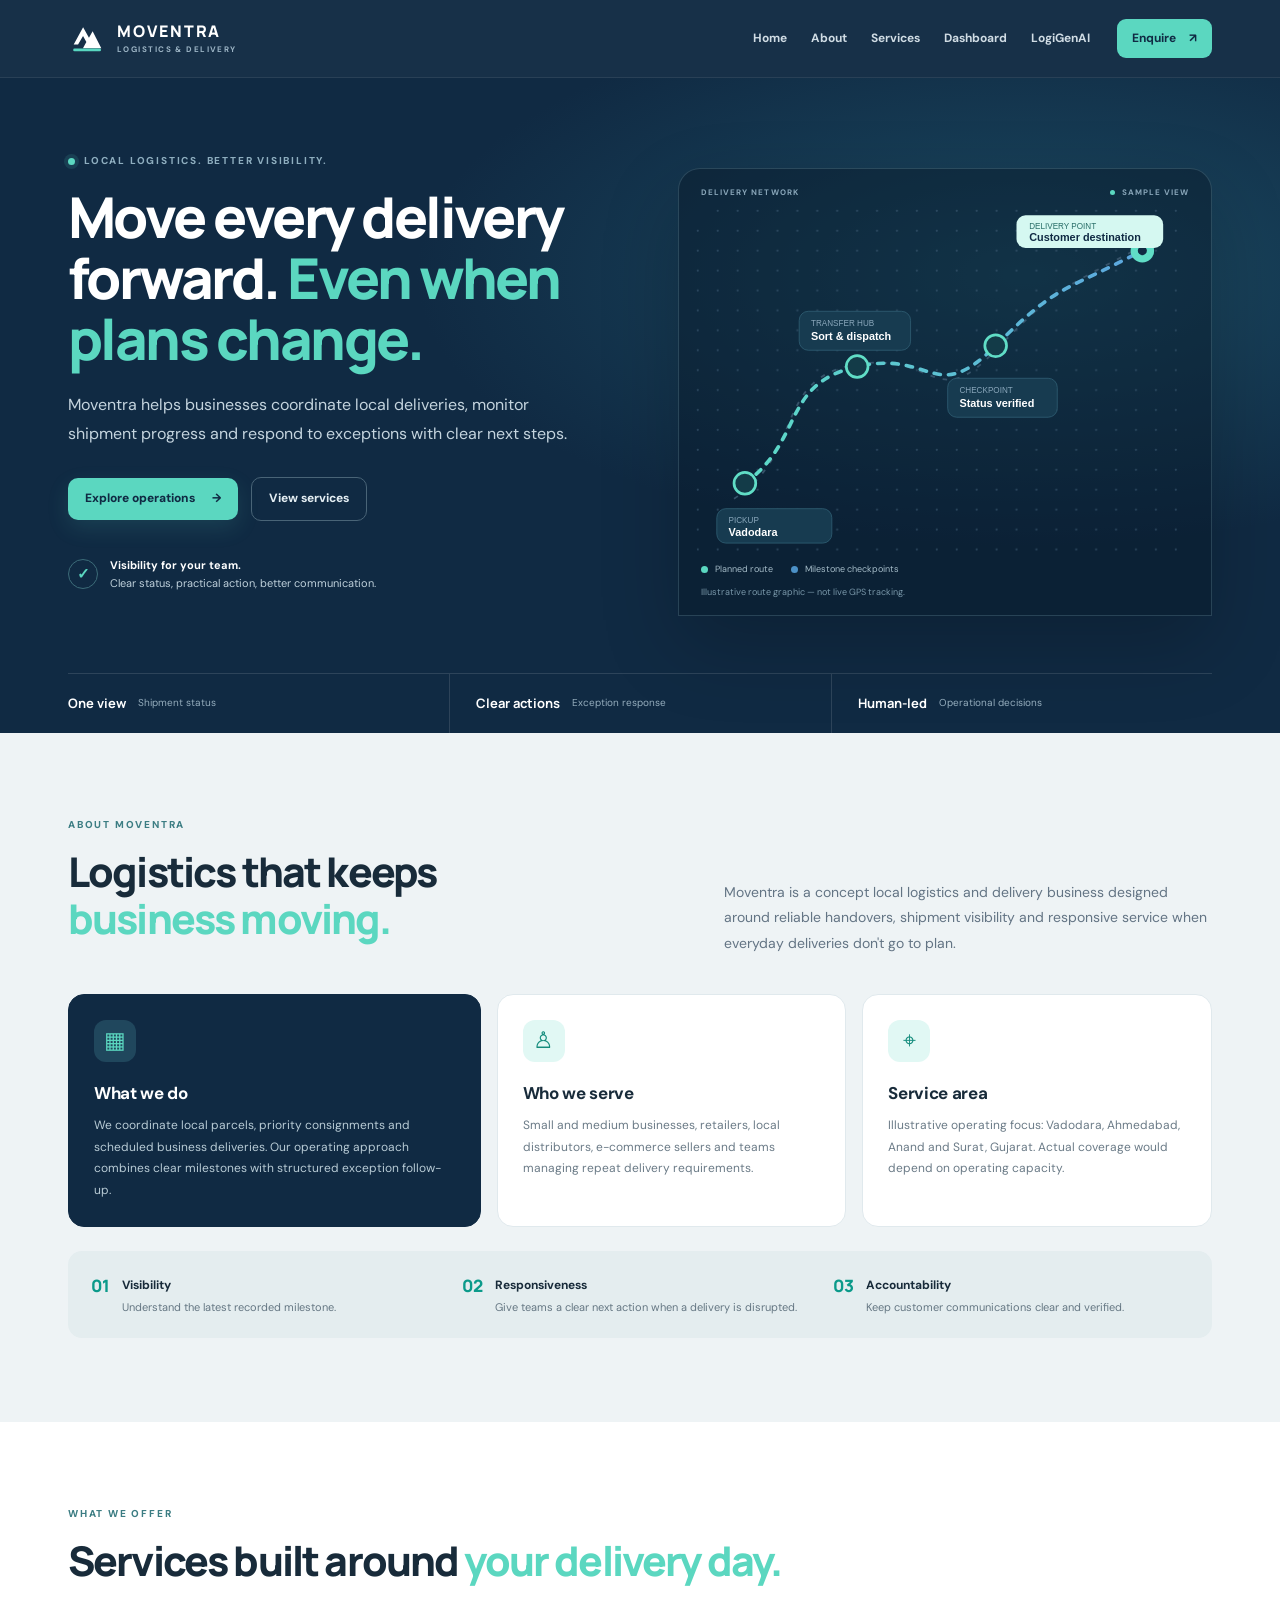
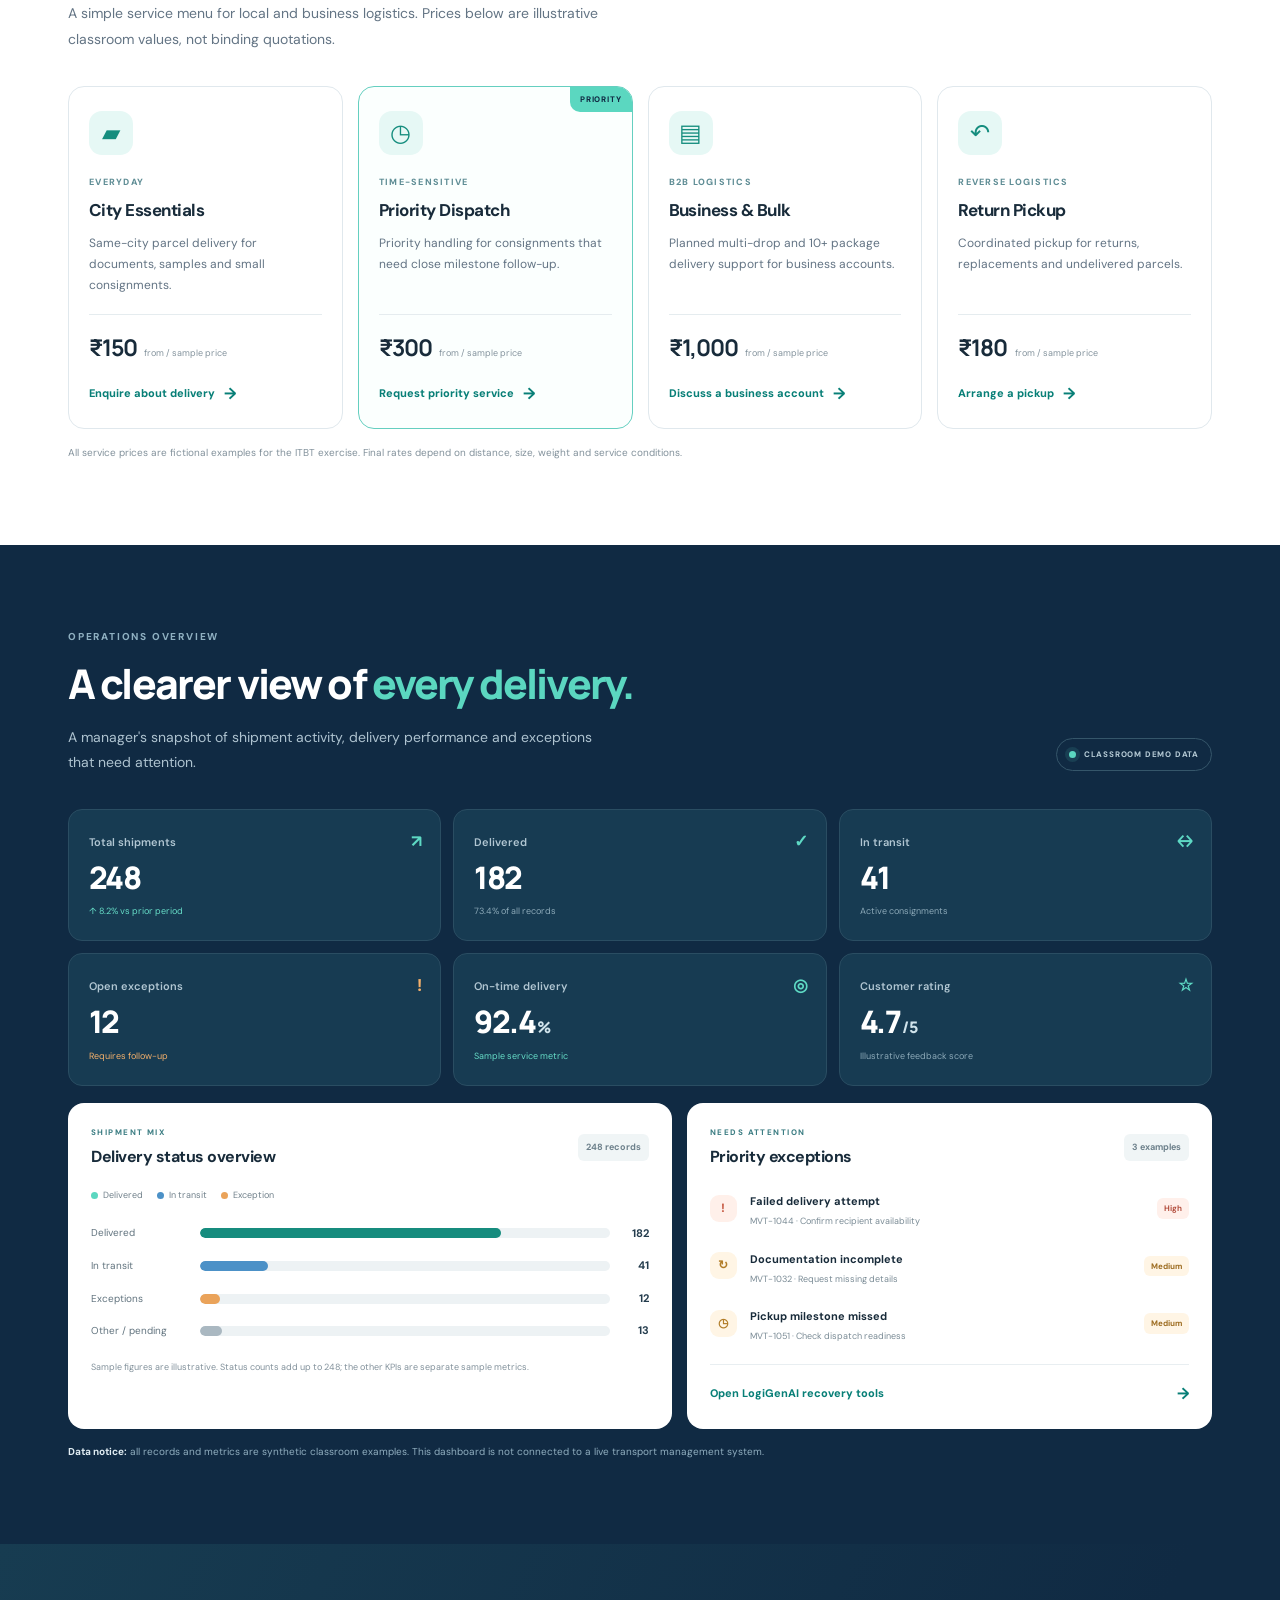
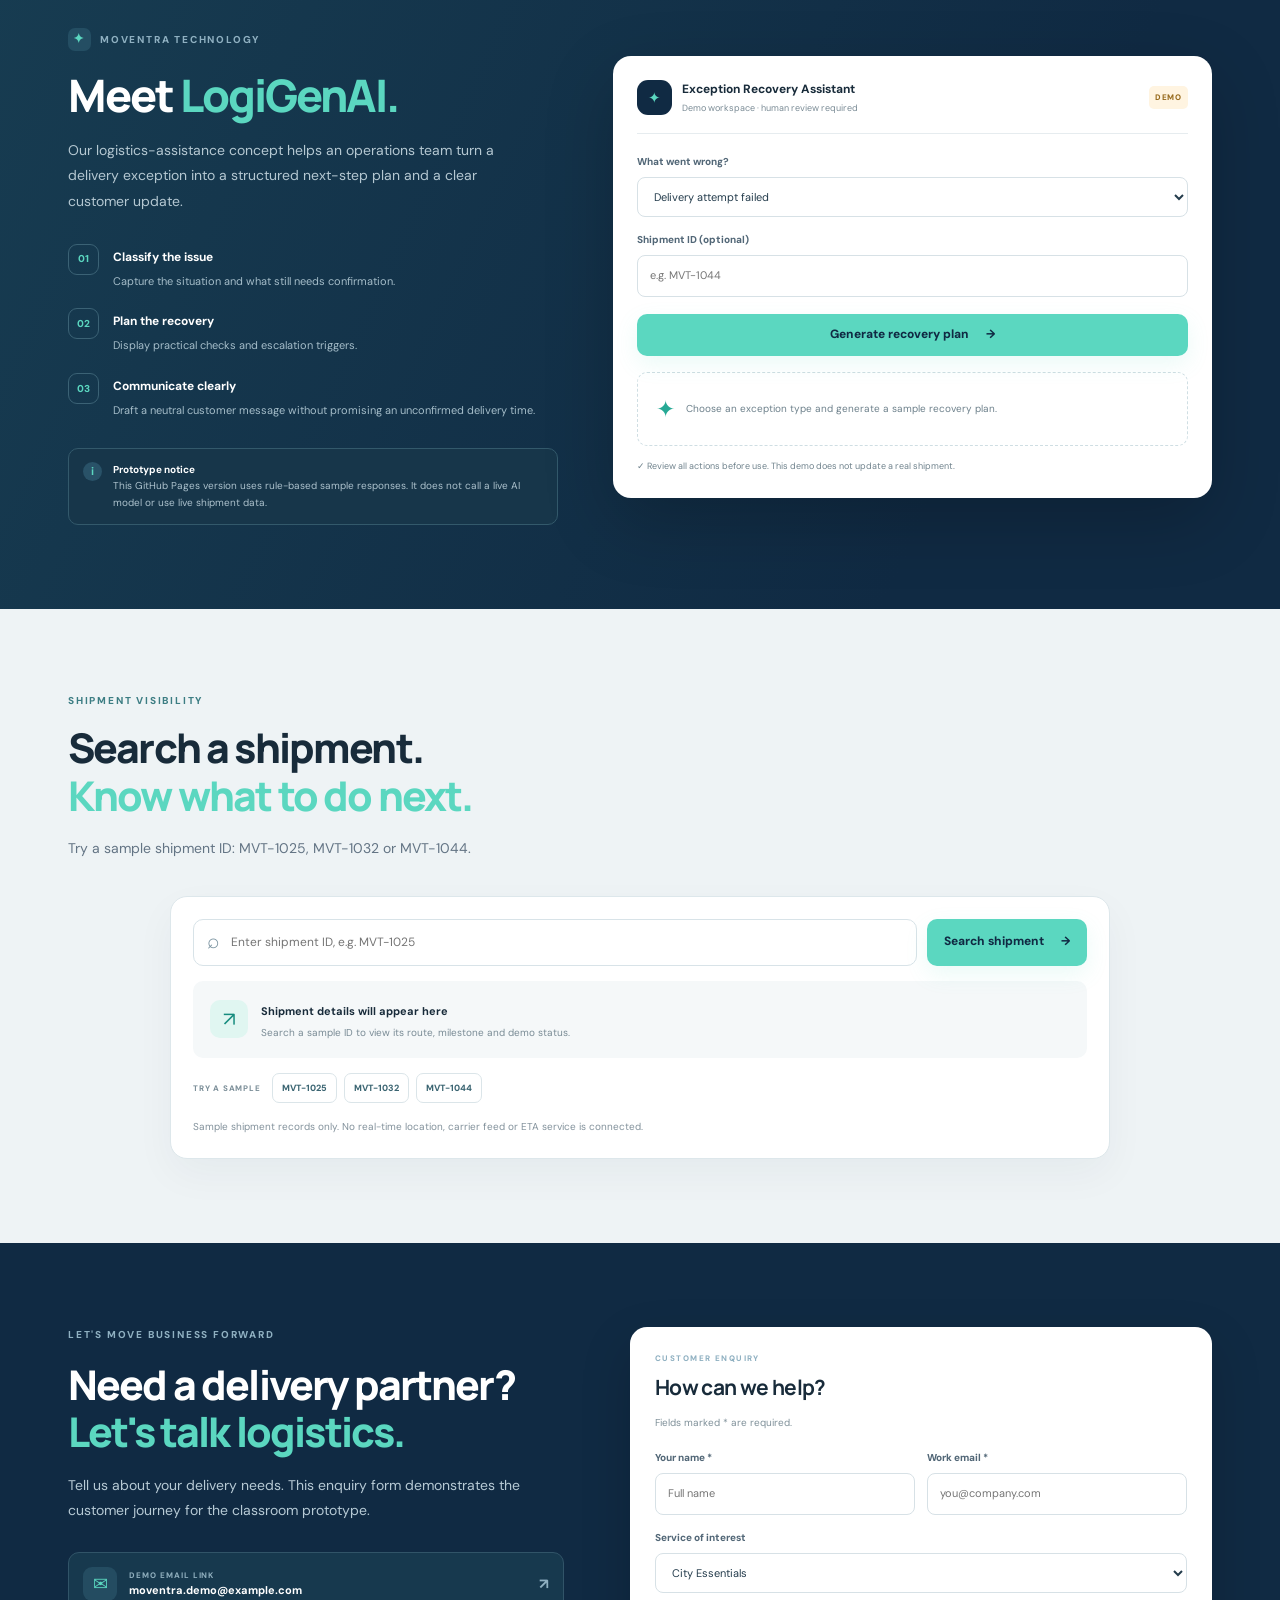
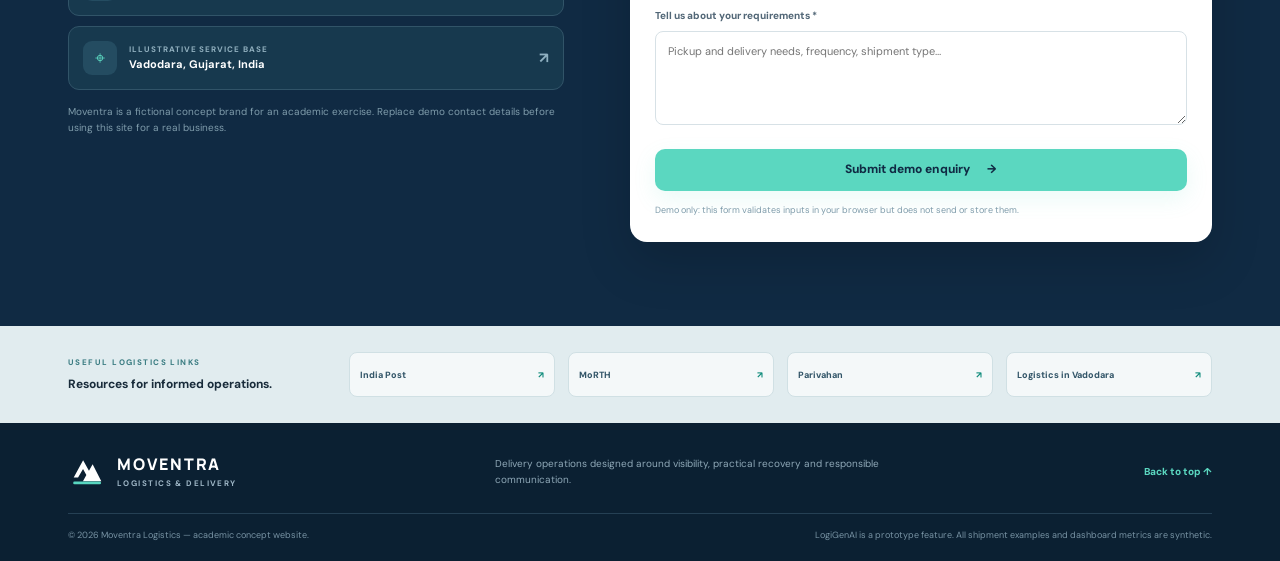
==== docs/index.html @ a9defc35 "Add Moventra Logistics website" ====
<!doctype html>
<html lang="en">
<head>
<meta charset="utf-8"><meta name="viewport" content="width=device-width, initial-scale=1">
<meta name="description" content="Moventra Logistics — local delivery services, shipment visibility and exception recovery for businesses.">
<meta name="theme-color" content="#102a43">
<title>Moventra Logistics | Deliver with confidence</title>
<link rel="stylesheet" href="style.css">
</head>
<body>
<a class="skip" href="#main">Skip to content</a>
<header class="site-header">
 <div class="nav-wrap">
  <a class="brand" href="#home" aria-label="Moventra Logistics home">
   <span class="brand-mark"><svg viewBox="0 0 48 48" aria-hidden="true"><path d="M7 31.5 18.6 10l7.2 13.2 4.5-8.1L41 36H18.4l4.2-7.6-4.1-7.5-6.1 10.6Z" fill="currentColor"/><path d="M8 38h31" stroke="#58d6c0" stroke-width="3.2" stroke-linecap="round"/></svg></span>
   <span class="brand-text"><strong>MOVENTRA</strong><small>LOGISTICS & DELIVERY</small></span>
  </a>
  <button class="nav-toggle" id="navToggle" aria-expanded="false" aria-controls="primaryNav" aria-label="Open navigation"><span></span><span></span><span></span></button>
  <nav id="primaryNav" class="primary-nav" aria-label="Main navigation">
   <a href="#home">Home</a><a href="#about">About</a><a href="#services">Services</a><a href="#dashboard">Dashboard</a><a href="#logigenai">LogiGenAI</a><a class="nav-cta" href="#contact">Enquire <span>↗</span></a>
  </nav>
 </div>
</header>
<main id="main">
<section id="home" class="hero anchor">
 <div class="hero-grid">
  <div class="hero-copy">
   <p class="eyebrow"><span class="pulse"></span> LOCAL LOGISTICS. BETTER VISIBILITY.</p>
   <h1>Move every delivery forward.<em> Even when plans change.</em></h1>
   <p class="hero-lede">Moventra helps businesses coordinate local deliveries, monitor shipment progress and respond to exceptions with clear next steps.</p>
   <div class="hero-actions"><a class="button primary" href="#dashboard">Explore operations <span>→</span></a><a class="button quiet" href="#services">View services</a></div>
   <div class="hero-proof"><span class="check">✓</span><p><strong>Visibility for your team.</strong><br><span>Clear status, practical action, better communication.</span></p></div>
  </div>
  <div class="hero-visual">
   <div class="visual-topline"><span>DELIVERY NETWORK</span><i class="live-dot"></i><span>SAMPLE VIEW</span></div>
   <svg class="route-map" viewBox="0 0 550 390" role="img" aria-label="Illustrated route connecting pickup, transfer hub and delivery point">
    <defs><pattern id="dots" width="22" height="22" patternUnits="userSpaceOnUse"><circle cx="2" cy="2" r="1.2" fill="#3b5870" opacity=".65"/></pattern><linearGradient id="routeGrad"><stop stop-color="#5ddbc7"/><stop offset="1" stop-color="#5ca6df"/></linearGradient></defs>
    <rect width="550" height="390" rx="20" fill="url(#dots)"/>
    <path d="M42 320C120 270 85 188 175 172S262 227 330 157 400 90 505 35" fill="none" stroke="#365269" stroke-width="2" stroke-dasharray="5 9"/>
    <path d="M54 303C120 255 94 193 178 174S263 219 331 151 405 92 493 46" fill="none" stroke="url(#routeGrad)" stroke-width="4" stroke-linecap="round" stroke-dasharray="7 9"/>
    <circle cx="54" cy="303" r="12" fill="#133b48" stroke="#60ddc6" stroke-width="3"/><circle cx="178" cy="174" r="12" fill="#133b48" stroke="#60ddc6" stroke-width="3"/><circle cx="331" cy="151" r="12" fill="#133b48" stroke="#60ddc6" stroke-width="3"/><circle cx="493" cy="46" r="13" fill="#60ddc6"/><circle cx="493" cy="46" r="5" fill="#102a43"/>
    <g font-family="Arial,sans-serif"><rect x="23" y="331" width="127" height="38" rx="10" fill="#173b50" stroke="#2d5a6f"/><text x="36" y="347" fill="#8aa7bb" font-size="9">PICKUP</text><text x="36" y="361" fill="#fff" font-size="12" font-weight="700">Vadodara</text>
    <rect x="114" y="113" width="123" height="43" rx="10" fill="#173b50" stroke="#2d5a6f"/><text x="127" y="129" fill="#8aa7bb" font-size="9">TRANSFER HUB</text><text x="127" y="145" fill="#fff" font-size="12" font-weight="700">Sort & dispatch</text>
    <rect x="278" y="187" width="121" height="43" rx="10" fill="#173b50" stroke="#2d5a6f"/><text x="291" y="203" fill="#8aa7bb" font-size="9">CHECKPOINT</text><text x="291" y="219" fill="#fff" font-size="12" font-weight="700">Status verified</text>
    <rect x="354" y="7" width="162" height="36" rx="10" fill="#d5f8f1"/><text x="368" y="22" fill="#276d67" font-size="9">DELIVERY POINT</text><text x="368" y="35" fill="#102a43" font-size="12" font-weight="700">Customer destination</text></g>
   </svg>
   <div class="visual-foot"><span><i class="dot teal"></i> Planned route</span><span><i class="dot blue"></i> Milestone checkpoints</span></div><p class="sample-label">Illustrative route graphic — not live GPS tracking.</p>
  </div>
 </div>
 <div class="hero-metrics"><div><strong>One view</strong><span>Shipment status</span></div><div><strong>Clear actions</strong><span>Exception response</span></div><div><strong>Human-led</strong><span>Operational decisions</span></div></div>
</section>

<section id="about" class="section light anchor">
 <div class="section-head split"><div><p class="eyebrow dark">ABOUT MOVENTRA</p><h2>Logistics that keeps<br><em>business moving.</em></h2></div><p class="intro">Moventra is a concept local logistics and delivery business designed around reliable handovers, shipment visibility and responsive service when everyday deliveries don't go to plan.</p></div>
 <div class="about-grid">
  <article class="about-card dark-card"><span class="icon-box">▦</span><h3>What we do</h3><p>We coordinate local parcels, priority consignments and scheduled business deliveries. Our operating approach combines clear milestones with structured exception follow-up.</p></article>
  <article class="about-card"><span class="icon-box">♙</span><h3>Who we serve</h3><p>Small and medium businesses, retailers, local distributors, e-commerce sellers and teams managing repeat delivery requirements.</p></article>
  <article class="about-card"><span class="icon-box">⌖</span><h3>Service area</h3><p>Illustrative operating focus: Vadodara, Ahmedabad, Anand and Surat, Gujarat. Actual coverage would depend on operating capacity.</p></article>
 </div>
 <div class="value-strip"><div><span>01</span><div><strong>Visibility</strong><p>Understand the latest recorded milestone.</p></div></div><div><span>02</span><div><strong>Responsiveness</strong><p>Give teams a clear next action when a delivery is disrupted.</p></div></div><div><span>03</span><div><strong>Accountability</strong><p>Keep customer communications clear and verified.</p></div></div></div>
</section>

<section id="services" class="section white anchor">
 <div class="section-head"><p class="eyebrow dark">WHAT WE OFFER</p><h2>Services built around <em>your delivery day.</em></h2><p class="intro">A simple service menu for local and business logistics. Prices below are illustrative classroom values, not binding quotations.</p></div>
 <div class="service-grid">
  <article class="service-card"><span class="service-icon">▰</span><p class="service-tag">EVERYDAY</p><h3>City Essentials</h3><p>Same-city parcel delivery for documents, samples and small consignments.</p><div class="price"><strong>₹150</strong><span>from / sample price</span></div><a class="text-link" href="#contact">Enquire about delivery <b>→</b></a></article>
  <article class="service-card featured"><span class="ribbon">PRIORITY</span><span class="service-icon">◷</span><p class="service-tag">TIME-SENSITIVE</p><h3>Priority Dispatch</h3><p>Priority handling for consignments that need close milestone follow-up.</p><div class="price"><strong>₹300</strong><span>from / sample price</span></div><a class="text-link" href="#contact">Request priority service <b>→</b></a></article>
  <article class="service-card"><span class="service-icon">▤</span><p class="service-tag">B2B LOGISTICS</p><h3>Business & Bulk</h3><p>Planned multi-drop and 10+ package delivery support for business accounts.</p><div class="price"><strong>₹1,000</strong><span>from / sample price</span></div><a class="text-link" href="#contact">Discuss a business account <b>→</b></a></article>
  <article class="service-card"><span class="service-icon">↶</span><p class="service-tag">REVERSE LOGISTICS</p><h3>Return Pickup</h3><p>Coordinated pickup for returns, replacements and undelivered parcels.</p><div class="price"><strong>₹180</strong><span>from / sample price</span></div><a class="text-link" href="#contact">Arrange a pickup <b>→</b></a></article>
 </div>
 <p class="fine">All service prices are fictional examples for the ITBT exercise. Final rates depend on distance, size, weight and service conditions.</p>
</section>

<section id="dashboard" class="section dashboard anchor">
 <div class="section-head dash-head"><div><p class="eyebrow">OPERATIONS OVERVIEW</p><h2>A clearer view of <em>every delivery.</em></h2><p class="intro">A manager's snapshot of shipment activity, delivery performance and exceptions that need attention.</p></div><span class="demo-pill"><i class="pulse"></i> CLASSROOM DEMO DATA</span></div>
 <div class="kpi-grid">
  <article class="kpi"><span>Total shipments</span><strong>248</strong><small class="up">↑ 8.2% vs prior period</small><b>↗</b></article>
  <article class="kpi"><span>Delivered</span><strong>182</strong><small>73.4% of all records</small><b>✓</b></article>
  <article class="kpi"><span>In transit</span><strong>41</strong><small>Active consignments</small><b>↔</b></article>
  <article class="kpi"><span>Open exceptions</span><strong>12</strong><small class="warn">Requires follow-up</small><b class="orange">!</b></article>
  <article class="kpi"><span>On-time delivery</span><strong>92.4<small>%</small></strong><small class="up">Sample service metric</small><b>◎</b></article>
  <article class="kpi"><span>Customer rating</span><strong>4.7<small>/5</small></strong><small>Illustrative feedback score</small><b>☆</b></article>
 </div>
 <div class="dash-panels">
  <article class="panel"><div class="panel-title"><div><p class="eyebrow dark">SHIPMENT MIX</p><h3>Delivery status overview</h3></div><span class="chip">248 records</span></div>
   <div class="legend"><span><i class="dot teal"></i>Delivered</span><span><i class="dot blue"></i>In transit</span><span><i class="dot orange"></i>Exception</span></div>
   <div class="bars" role="img" aria-label="Sample status chart: delivered 182, in transit 41, exceptions 12, other or pending 13">
    <div class="bar-row"><span>Delivered</span><div><i class="bar delivered" style="width:73.4%"></i></div><b>182</b></div>
    <div class="bar-row"><span>In transit</span><div><i class="bar transit" style="width:16.5%"></i></div><b>41</b></div>
    <div class="bar-row"><span>Exceptions</span><div><i class="bar exception" style="width:4.8%"></i></div><b>12</b></div>
    <div class="bar-row"><span>Other / pending</span><div><i class="bar pending" style="width:5.3%"></i></div><b>13</b></div>
   </div><p class="fine">Sample figures are illustrative. Status counts add up to 248; the other KPIs are separate sample metrics.</p>
  </article>
  <article class="panel"><div class="panel-title"><div><p class="eyebrow dark">NEEDS ATTENTION</p><h3>Priority exceptions</h3></div><span class="chip">3 examples</span></div>
   <div class="priority-list">
    <div><span class="priority high">!</span><section><strong>Failed delivery attempt</strong><p>MVT-1044 · Confirm recipient availability</p></section><b>High</b></div>
    <div><span class="priority medium">↻</span><section><strong>Documentation incomplete</strong><p>MVT-1032 · Request missing details</p></section><b>Medium</b></div>
    <div><span class="priority medium">◷</span><section><strong>Pickup milestone missed</strong><p>MVT-1051 · Check dispatch readiness</p></section><b>Medium</b></div>
   </div><a class="text-link full-link" href="#logigenai">Open LogiGenAI recovery tools <b>→</b></a>
  </article>
 </div>
 <p class="dash-disclaimer"><strong>Data notice:</strong> all records and metrics are synthetic classroom examples. This dashboard is not connected to a live transport management system.</p>
</section>

<section id="logigenai" class="section ai-section anchor">
 <div class="ai-grid">
  <div class="ai-copy"><p class="eyebrow"><span class="ai-star">✦</span> MOVENTRA TECHNOLOGY</p><h2>Meet <em>LogiGenAI.</em></h2><p class="intro">Our logistics-assistance concept helps an operations team turn a delivery exception into a structured next-step plan and a clear customer update.</p>
   <div class="ai-features"><div><span>01</span><section><strong>Classify the issue</strong><p>Capture the situation and what still needs confirmation.</p></section></div><div><span>02</span><section><strong>Plan the recovery</strong><p>Display practical checks and escalation triggers.</p></section></div><div><span>03</span><section><strong>Communicate clearly</strong><p>Draft a neutral customer message without promising an unconfirmed delivery time.</p></section></div></div>
   <div class="notice"><b>i</b><p><strong>Prototype notice</strong><br>This GitHub Pages version uses rule-based sample responses. It does not call a live AI model or use live shipment data.</p></div>
  </div>
  <div class="recovery-panel">
   <div class="recovery-title"><span class="mini-logo">✦</span><div><strong>Exception Recovery Assistant</strong><small>Demo workspace · human review required</small></div><span class="demo-tag">DEMO</span></div>
   <label for="exceptionType">What went wrong?</label><select id="exceptionType"><option value="failed_delivery">Delivery attempt failed</option><option value="documents">Shipment documents incomplete</option><option value="pickup_cutoff">Pickup or cutoff was missed</option><option value="vehicle_delay">Vehicle or route delay</option><option value="address_issue">Address or recipient details unclear</option></select>
   <label for="exceptionId">Shipment ID (optional)</label><input id="exceptionId" maxlength="24" placeholder="e.g. MVT-1044">
   <button class="button primary full-button" id="recoverBtn">Generate recovery plan <span>→</span></button>
   <div id="recoveryOutput" class="recovery-output" aria-live="polite"><div class="placeholder"><span>✦</span><p>Choose an exception type and generate a sample recovery plan.</p></div></div>
   <p class="human-review">✓ Review all actions before use. This demo does not update a real shipment.</p>
  </div>
 </div>
</section>

<section id="tracking" class="section light anchor">
 <div class="section-head"><p class="eyebrow dark">SHIPMENT VISIBILITY</p><h2>Search a shipment.<br><em>Know what to do next.</em></h2><p class="intro">Try a sample shipment ID: MVT-1025, MVT-1032 or MVT-1044.</p></div>
 <div class="tracking-card">
  <form id="trackingForm" class="tracking-form"><label class="sr-only" for="trackingId">Shipment ID</label><div class="search-field"><span>⌕</span><input id="trackingId" type="search" placeholder="Enter shipment ID, e.g. MVT-1025" required autocomplete="off"></div><button type="submit" class="button primary">Search shipment <span>→</span></button></form>
  <div id="trackingResult" aria-live="polite" class="tracking-result"><div class="tracking-empty"><span>↗</span><div><strong>Shipment details will appear here</strong><p>Search a sample ID to view its route, milestone and demo status.</p></div></div></div>
  <div class="sample-records"><span>TRY A SAMPLE</span><button type="button" data-track="MVT-1025">MVT-1025</button><button type="button" data-track="MVT-1032">MVT-1032</button><button type="button" data-track="MVT-1044">MVT-1044</button></div>
  <p class="fine">Sample shipment records only. No real-time location, carrier feed or ETA service is connected.</p>
 </div>
</section>

<section id="contact" class="section contact anchor">
 <div class="contact-grid">
  <div><p class="eyebrow">LET'S MOVE BUSINESS FORWARD</p><h2>Need a delivery partner?<br><em>Let's talk logistics.</em></h2><p class="intro">Tell us about your delivery needs. This enquiry form demonstrates the customer journey for the classroom prototype.</p>
   <div class="contact-methods"><a href="mailto:moventra.demo@example.com"><span class="contact-icon">✉</span><span><small>DEMO EMAIL LINK</small><strong>moventra.demo@example.com</strong></span><b>↗</b></a><a href="https://www.google.com/maps/search/?api=1&query=Vadodara%2C%20Gujarat%2C%20India" target="_blank" rel="noopener noreferrer"><span class="contact-icon">⌖</span><span><small>ILLUSTRATIVE SERVICE BASE</small><strong>Vadodara, Gujarat, India</strong></span><b>↗</b></a></div>
   <p class="fine">Moventra is a fictional concept brand for an academic exercise. Replace demo contact details before using this site for a real business.</p>
  </div>
  <form id="enquiryForm" class="enquiry-form"><div class="form-heading"><p class="eyebrow dark">CUSTOMER ENQUIRY</p><h3>How can we help?</h3><p>Fields marked * are required.</p></div>
   <div class="form-row"><div><label for="customerName">Your name *</label><input id="customerName" name="name" required maxlength="80" placeholder="Full name"></div><div><label for="customerEmail">Work email *</label><input id="customerEmail" name="email" type="email" required maxlength="120" placeholder="you@company.com"></div></div>
   <label for="serviceInterest">Service of interest</label><select id="serviceInterest" name="service"><option>City Essentials</option><option>Priority Dispatch</option><option>Business & Bulk</option><option>Return Pickup</option><option>General enquiry</option></select>
   <label for="enquiryMessage">Tell us about your requirements *</label><textarea id="enquiryMessage" name="message" rows="4" required maxlength="1000" placeholder="Pickup and delivery needs, frequency, shipment type…"></textarea>
   <button class="button primary full-button" type="submit">Submit demo enquiry <span>→</span></button><p id="formFeedback" class="form-feedback" aria-live="polite"></p><p class="fine">Demo only: this form validates inputs in your browser but does not send or store them.</p>
  </form>
 </div>
</section>

<section class="resource-strip"><div><p class="eyebrow dark">USEFUL LOGISTICS LINKS</p><h3>Resources for informed operations.</h3></div><a href="https://www.indiapost.gov.in/" target="_blank" rel="noopener noreferrer">India Post <span>↗</span></a><a href="https://morth.nic.in/" target="_blank" rel="noopener noreferrer">MoRTH <span>↗</span></a><a href="https://parivahan.gov.in/" target="_blank" rel="noopener noreferrer">Parivahan <span>↗</span></a><a href="https://www.google.com/maps/search/?api=1&query=logistics+services+Vadodara" target="_blank" rel="noopener noreferrer">Logistics in Vadodara <span>↗</span></a></section>
</main>
<footer class="site-footer"><div class="footer-main"><a class="brand" href="#home"><span class="brand-mark"><svg viewBox="0 0 48 48" aria-hidden="true"><path d="M7 31.5 18.6 10l7.2 13.2 4.5-8.1L41 36H18.4l4.2-7.6-4.1-7.5-6.1 10.6Z" fill="currentColor"/><path d="M8 38h31" stroke="#58d6c0" stroke-width="3.2" stroke-linecap="round"/></svg></span><span class="brand-text"><strong>MOVENTRA</strong><small>LOGISTICS & DELIVERY</small></span></a><p>Delivery operations designed around visibility, practical recovery and responsible communication.</p><a class="back-top" href="#home">Back to top ↑</a></div><div class="footer-bottom"><span>© <span id="year"></span> Moventra Logistics — academic concept website.</span><span>LogiGenAI is a prototype feature. All shipment examples and dashboard metrics are synthetic.</span></div></footer>
<script src="script.js"></script>
</body></html>
---- docs/style.css ----
@import url('https://fonts.googleapis.com/css2?family=DM+Sans:wght@400;500;600;700&family=Manrope:wght@400;500;600;700;800&display=swap');
:root{--navy:#102a43;--navy2:#173b52;--teal:#5bd7c0;--teald:#168c7e;--blue:#4c91c7;--ink:#182b3a;--muted:#637484;--line:#dbe5eb;--paper:#f4f7f8;--white:#fff;--orange:#eaa35a;--shadow:0 18px 55px rgba(16,42,67,.09)}
*{box-sizing:border-box}html{scroll-behavior:smooth;scroll-padding-top:88px}body{margin:0;background:var(--paper);color:var(--ink);font:15px/1.6 'DM Sans',Arial,sans-serif;-webkit-font-smoothing:antialiased}a{color:inherit;text-decoration:none}button,input,select,textarea{font:inherit}button:focus-visible,a:focus-visible,input:focus-visible,select:focus-visible,textarea:focus-visible{outline:3px solid rgba(91,215,192,.75);outline-offset:3px}.skip{position:absolute;left:-1000px;top:8px;z-index:999;background:#fff;padding:10px 14px;border-radius:8px}.skip:focus{left:8px}
.site-header{height:78px;position:sticky;top:0;z-index:100;background:rgba(16,42,67,.97);backdrop-filter:blur(12px);color:#fff;border-bottom:1px solid rgba(255,255,255,.08)}.nav-wrap{max-width:1200px;height:100%;padding:0 28px;margin:auto;display:flex;align-items:center;justify-content:space-between;gap:30px}.brand{display:flex;gap:10px;align-items:center;min-width:max-content}.brand-mark{display:grid;place-items:center;width:39px;height:39px;color:#fff}.brand-mark svg{width:100%;height:100%}.brand-text{display:flex;flex-direction:column;line-height:1.1;letter-spacing:.11em}.brand-text strong{font-family:Manrope,Arial,sans-serif;font-size:16px;font-weight:800;letter-spacing:.12em}.brand-text small{font-size:8px;margin-top:5px;color:#9eb6c6;letter-spacing:.18em;font-weight:700}.primary-nav{display:flex;align-items:center;gap:24px}.primary-nav>a{color:#d0dce4;font-size:12px;font-weight:700;transition:color .2s}.primary-nav>a:hover{color:var(--teal)}.primary-nav .nav-cta{padding:10px 15px;border-radius:9px;background:var(--teal);color:var(--navy);margin-left:3px}.nav-cta span{margin-left:10px}.nav-toggle{display:none;background:none;border:0;padding:8px}.nav-toggle span{display:block;width:24px;height:2px;margin:5px;background:#fff}.anchor{scroll-margin-top:78px}
.hero{background:radial-gradient(ellipse at 80% 30%,#1b4a62 0%,transparent 42%),var(--navy);color:#fff;padding:75px 28px 0;overflow:hidden}.hero-grid{max-width:1144px;margin:auto;display:grid;grid-template-columns:1fr .94fr;align-items:center;gap:42px}.hero-copy{padding:0 0 38px}.eyebrow{margin:0 0 18px;font-size:10px;font-weight:800;letter-spacing:.18em;color:#8eaebf;display:flex;align-items:center;gap:9px}.eyebrow.dark{color:#3c7d83}.pulse{display:inline-block;width:7px;height:7px;border-radius:50%;background:var(--teal);box-shadow:0 0 0 4px rgba(91,215,192,.12)}h1,h2{font-family:Manrope,Arial,sans-serif;letter-spacing:-.045em}h1{font-size:clamp(38px,4.4vw,59px);line-height:1.08;max-width:640px;margin:0 0 22px;font-weight:800}h1 em,h2 em{color:var(--teal);font-style:normal}h2{font-size:clamp(30px,3.2vw,43px);line-height:1.16;font-weight:800;margin:0 0 17px}.hero-lede{max-width:505px;color:#c4d4de;font-size:16px;line-height:1.8;margin:0 0 28px}.hero-actions{display:flex;align-items:center;gap:13px;flex-wrap:wrap}.button{display:inline-flex;align-items:center;justify-content:center;gap:17px;border:0;border-radius:10px;padding:13px 17px;font-size:12px;line-height:1.3;font-weight:800;cursor:pointer;transition:transform .2s,box-shadow .2s,background .2s}.button:hover{transform:translateY(-2px)}.button.primary{background:var(--teal);color:var(--navy);box-shadow:0 8px 22px rgba(91,215,192,.13)}.button.primary:hover{background:#75e8d4;box-shadow:0 12px 25px rgba(91,215,192,.2)}.button.quiet{border:1px solid #496477;color:#e3edf2;background:transparent}.button.quiet:hover{border-color:var(--teal);color:var(--teal)}.hero-proof{display:flex;align-items:center;gap:12px;margin-top:35px}.check{border:1px solid #3c6c79;color:var(--teal);width:30px;height:30px;border-radius:50%;display:grid;place-items:center;font-weight:800}.hero-proof p{margin:0;color:#bed0db;font-size:11px;line-height:1.7}.hero-proof strong{color:#fff}.hero-visual{background:rgba(7,24,38,.45);border:1px solid rgba(150,191,206,.21);border-radius:22px 22px 0 0;padding:17px 17px 15px;box-shadow:0 30px 80px rgba(0,0,0,.2)}.visual-topline{display:flex;align-items:center;gap:7px;font-size:8px;letter-spacing:.13em;color:#87a4b7;font-weight:800;padding:0 5px}.live-dot{width:5px;height:5px;border-radius:50%;background:var(--teal);margin-left:auto}.route-map{width:100%;height:auto;display:block;margin:10px 0 0}.visual-foot{display:flex;gap:18px;flex-wrap:wrap;color:#a6bdc9;font-size:9px;padding:0 5px}.dot{display:inline-block;width:7px;height:7px;border-radius:50%;margin-right:5px;vertical-align:middle}.dot.teal{background:var(--teal)}.dot.blue{background:var(--blue)}.dot.orange{background:var(--orange)}.sample-label{margin:9px 5px 0;color:#7997a9;font-size:9px}.hero-metrics{max-width:1144px;margin:42px auto 0;display:grid;grid-template-columns:repeat(3,1fr);border-top:1px solid rgba(255,255,255,.12)}.hero-metrics>div{padding:19px 0;display:flex;align-items:center;gap:12px}.hero-metrics>div+div{border-left:1px solid rgba(255,255,255,.12);padding-left:26px}.hero-metrics strong{font-family:Manrope,Arial,sans-serif;font-size:13px}.hero-metrics span{font-size:10px;color:#95adbd}
.section{padding:84px 28px}.section.light{background:#eef3f5}.section.white{background:#fff}.section-head{max-width:1144px;margin:0 auto 34px}.section-head .eyebrow{margin-bottom:15px}.section-head .intro{margin-top:12px}.section-head.split{display:grid;grid-template-columns:1fr .82fr;gap:60px;align-items:end}.section-head.split .intro{padding-bottom:4px;margin:0}.intro{max-width:550px;color:var(--muted);font-size:14px;line-height:1.8;margin:0}.about-grid{max-width:1144px;margin:0 auto;display:grid;grid-template-columns:1.18fr 1fr 1fr;gap:16px}.about-card{background:#fff;padding:25px;border:1px solid #e0e9ed;border-radius:16px;min-height:220px;transition:transform .2s,box-shadow .2s}.about-card:hover,.service-card:hover{transform:translateY(-4px);box-shadow:var(--shadow)}.dark-card{background:var(--navy);color:#fff;border-color:var(--navy)}.icon-box{display:grid;place-items:center;width:42px;height:42px;border-radius:12px;background:#e1f8f4;color:#148c7c;margin-bottom:18px;font-size:23px}.dark-card .icon-box{background:#20475d;color:var(--teal)}.about-card h3{font-size:17px;letter-spacing:-.02em;margin:0 0 8px}.about-card p{font-size:12px;line-height:1.8;color:#6b7b87;margin:0}.dark-card p{color:#b8cbd5}.value-strip{max-width:1144px;margin:24px auto 0;display:grid;grid-template-columns:repeat(3,1fr);gap:15px;padding:21px 23px;background:#e4edef;border-radius:14px}.value-strip>div{display:flex;gap:12px;align-items:flex-start}.value-strip>div>span{font-family:Manrope,Arial,sans-serif;color:#0b9a8a;font-size:17px;font-weight:800}.value-strip strong{font-size:12px}.value-strip p{font-size:11px;color:#657783;margin:3px 0 0}
.service-grid{max-width:1144px;margin:0 auto;display:grid;grid-template-columns:repeat(4,1fr);gap:15px}.service-card{position:relative;padding:24px 20px 21px;border:1px solid #e0e8ed;border-radius:16px;background:#fff;min-height:310px;display:flex;flex-direction:column;transition:transform .2s,box-shadow .2s}.service-card.featured{border-color:#65cfc0;background:#fbfffe}.ribbon{position:absolute;top:0;right:0;background:var(--teal);color:var(--navy);font-size:8px;font-weight:800;letter-spacing:.1em;padding:6px 10px;border-radius:0 15px 0 10px}.service-icon{display:grid;place-items:center;width:44px;height:44px;border-radius:13px;background:#e6f8f5;color:#158d7e;margin-bottom:20px;font-size:24px}.service-tag{font-size:9px;letter-spacing:.14em;color:#5f8d95;font-weight:800;margin:0 0 8px}.service-card h3{font-size:17px;margin:0 0 9px;letter-spacing:-.03em}.service-card>p:not(.service-tag){font-size:12px;line-height:1.75;color:var(--muted);margin:0 0 18px}.price{border-top:1px solid #e5ecef;padding-top:14px;margin-top:auto;margin-bottom:15px;display:flex;align-items:baseline;gap:7px;flex-wrap:wrap}.price strong{font-family:Manrope,Arial,sans-serif;font-size:23px;letter-spacing:-.04em}.price span{font-size:9px;color:#84939d}.text-link{display:inline-flex;gap:9px;align-items:center;color:#087f77;font-weight:800;font-size:11px}.text-link b{font-size:16px;transition:transform .2s}.text-link:hover b{transform:translateX(3px)}.fine{color:#82919b;font-size:10px;line-height:1.65;margin:16px auto 0;max-width:1144px}
.dashboard{background:var(--navy);color:#fff}.dash-head{display:flex;justify-content:space-between;align-items:flex-end;gap:30px}.dash-head .eyebrow{color:#8fb0c1}.dash-head h2{color:#fff}.dash-head .intro{color:#aec3d0;margin-top:12px}.demo-pill{padding:9px 12px;border:1px solid #35566a;border-radius:20px;color:#b5cad5;display:flex;align-items:center;gap:8px;font-weight:800;letter-spacing:.1em;font-size:8px;white-space:nowrap;margin-bottom:4px}.kpi-grid{max-width:1144px;margin:0 auto 17px;display:grid;grid-template-columns:repeat(3,1fr);gap:12px}.kpi{position:relative;background:#173b52;border:1px solid #2a4d62;border-radius:14px;padding:19px 20px;min-height:124px;overflow:hidden}.kpi>span{color:#b1c6d2;font-size:11px;font-weight:600}.kpi>strong{display:block;font-family:Manrope,Arial,sans-serif;font-size:31px;font-weight:800;letter-spacing:-.05em;margin-top:4px;line-height:1.3}.kpi>strong small{font-size:16px;letter-spacing:0;margin-left:2px;color:#d0e3eb}.kpi>small{font-size:9px;color:#8ca9b8}.kpi>small.up{color:#66ddc7}.kpi>small.warn{color:#f4b06b}.kpi>b{position:absolute;right:18px;top:18px;color:#5ed9c4;font-size:17px}.kpi>b.orange{color:#f4b06b}.dash-panels{max-width:1144px;margin:0 auto;display:grid;grid-template-columns:1.15fr 1fr;gap:15px}.panel{background:#fff;color:var(--ink);border-radius:16px;padding:23px}.panel-title{display:flex;align-items:center;justify-content:space-between;gap:15px;margin-bottom:19px}.panel-title .eyebrow{margin-bottom:5px;font-size:8px}.panel-title h3{margin:0;font-size:16px;letter-spacing:-.03em}.chip{font-size:9px;padding:6px 8px;background:#f0f5f6;color:#6d808b;border-radius:6px;font-weight:700;white-space:nowrap}.legend{display:flex;gap:14px;flex-wrap:wrap;font-size:9px;color:#71818b;margin-bottom:22px}.bars{display:grid;gap:15px}.bar-row{display:grid;grid-template-columns:100px 1fr 30px;align-items:center;gap:9px;font-size:10px;color:#61737e}.bar-row>b{text-align:right;font-size:11px;color:#243c4d}.bar-row>div{height:10px;border-radius:12px;background:#edf2f4;overflow:hidden}.bar{display:block;height:100%;border-radius:12px;min-width:4px}.bar.delivered{background:var(--teald)}.bar.transit{background:var(--blue)}.bar.exception{background:var(--orange)}.bar.pending{background:#aab8c1}.panel .fine{font-size:9px;margin-top:20px}.priority-list{display:grid;gap:17px;margin-bottom:20px}.priority-list>div{display:grid;grid-template-columns:30px 1fr auto;align-items:center;gap:10px}.priority{width:27px;height:27px;border-radius:9px;display:grid;place-items:center;font-size:12px;font-weight:800}.priority.high{background:#fff0ea;color:#c75c46}.priority.medium{background:#fff5e5;color:#b27d28}.priority-list strong{font-size:11px}.priority-list p{margin:3px 0 0;color:#7a8b95;font-size:9px;line-height:1.5}.priority-list>div>b{font-size:8px;padding:4px 7px;border-radius:6px;background:#fff5e5;color:#9d6c20}.priority-list>div:first-child>b{background:#fff0eb;color:#b34e3e}.full-link{border-top:1px solid #e8eef1;padding-top:16px;width:100%;justify-content:space-between}.dash-disclaimer{max-width:1144px;margin:15px auto 0;color:#90aebf;font-size:10px}.dash-disclaimer strong{color:#e1edf3}
.ai-section{background:linear-gradient(115deg,#173c51,#102a43 75%);color:#fff}.ai-grid{max-width:1144px;margin:0 auto;display:grid;grid-template-columns:.9fr 1.1fr;gap:55px;align-items:center}.ai-copy .eyebrow{color:#8fb0c1}.ai-copy h2{font-size:clamp(35px,3.5vw,46px)}.ai-copy .intro{color:#b5c8d2;max-width:450px}.ai-star{display:grid;place-items:center;width:23px;height:23px;border-radius:7px;background:#244e63;color:var(--teal);font-size:13px}.ai-features{display:grid;gap:18px;margin-top:30px}.ai-features>div{display:flex;gap:14px;align-items:flex-start}.ai-features>div>span{display:grid;place-items:center;flex:0 0 31px;height:31px;border:1px solid #3b6275;border-radius:9px;color:var(--teal);font-size:10px;font-weight:800}.ai-features strong{font-size:12px}.ai-features p{margin:4px 0 0;font-size:11px;color:#a5bdc9;line-height:1.7}.notice{display:flex;gap:11px;margin-top:28px;padding:13px 14px;background:#17364a;border:1px solid #33596b;border-radius:10px}.notice>b{flex:0 0 19px;width:19px;height:19px;display:grid;place-items:center;border-radius:50%;background:#295268;color:var(--teal);font-size:11px}.notice p{margin:0;font-size:10px;color:#adc2cd;line-height:1.65}.notice strong{color:#fff}.recovery-panel{background:#fff;color:var(--ink);padding:24px;border-radius:18px;box-shadow:0 23px 70px rgba(0,0,0,.2)}.recovery-title{display:flex;align-items:center;gap:10px;padding-bottom:18px;border-bottom:1px solid #e6ecef;margin-bottom:20px}.mini-logo{display:grid;place-items:center;width:35px;height:35px;border-radius:11px;background:var(--navy);color:var(--teal)}.recovery-title>div:nth-child(2){display:flex;flex-direction:column;min-width:0}.recovery-title strong{font-size:12px}.recovery-title small{font-size:9px;color:#7a8b95;margin-top:2px}.demo-tag{margin-left:auto;padding:5px 6px;border-radius:5px;background:#fff4e1;color:#96691c;font-size:8px;font-weight:800;letter-spacing:.1em}.recovery-panel label,.enquiry-form label{display:block;font-size:10px;font-weight:800;color:#526777;margin-bottom:7px}.recovery-panel select,.recovery-panel input,.enquiry-form input,.enquiry-form select,.enquiry-form textarea{width:100%;border:1px solid #d7e1e6;background:#fff;border-radius:8px;padding:11px 12px;color:#243c4c;font-size:11px;margin-bottom:15px}.recovery-panel select:focus,.recovery-panel input:focus,.enquiry-form input:focus,.enquiry-form select:focus,.enquiry-form textarea:focus{border-color:#63cfc0;outline:2px solid rgba(91,215,192,.16)}.full-button{width:100%;margin-top:2px}.recovery-output{margin-top:16px}.placeholder{border:1px dashed #cfdee3;border-radius:10px;padding:18px;display:flex;gap:11px;align-items:center;color:#6d808b}.placeholder>span{font-size:23px;color:#26a995}.placeholder p{font-size:10px;margin:0;line-height:1.7}.recovery-result{background:#f5f8f9;border:1px solid #e2eaed;border-radius:10px;padding:15px}.result-top{display:flex;justify-content:space-between;gap:10px;align-items:start;margin-bottom:12px}.result-top strong{font-size:12px}.result-priority{font-size:8px;letter-spacing:.08em;font-weight:800;padding:5px 7px;background:#fff0e8;color:#b95644;border-radius:5px}.recovery-result h4{margin:12px 0 6px;font-size:10px;color:#37596b}.recovery-result ul{margin:0;padding-left:17px}.recovery-result li{font-size:10px;line-height:1.65;margin:4px 0;color:#546b78}.draft-message{padding:10px 11px;background:#fff;border:1px solid #e0e9ed;border-radius:8px;font-size:10px;white-space:pre-line;color:#4e6574;line-height:1.7}.copy-button{font-size:10px;color:#087f77;border:1px solid #a4dcd4;background:#effbf8;border-radius:7px;padding:7px 10px;font-weight:800;cursor:pointer;margin-top:8px}.human-review{display:flex;gap:6px;color:#70838d;font-size:9px;line-height:1.6;margin:13px 0 0}
.tracking-card{max-width:940px;margin:0 auto;background:#fff;border:1px solid #dde7eb;border-radius:17px;padding:22px;box-shadow:0 15px 40px rgba(16,42,67,.045)}.tracking-form{display:grid;grid-template-columns:1fr auto;gap:10px}.search-field{display:flex;align-items:center;gap:11px;border:1px solid #d8e3e8;border-radius:10px;padding:0 13px;min-width:0}.search-field>span{font-size:21px;color:#79929f}.search-field input{width:100%;min-width:0;border:0;outline:none!important;background:transparent;padding:13px 0;font-size:12px}.tracking-form .button{white-space:nowrap}.tracking-result{margin-top:15px}.tracking-empty{display:flex;gap:13px;align-items:center;background:#f5f8f9;border-radius:10px;padding:17px}.tracking-empty>span{display:grid;place-items:center;width:38px;height:38px;border-radius:10px;background:#e0f6f1;color:#168c7e;font-size:20px}.tracking-empty strong{font-size:11px}.tracking-empty p{font-size:10px;color:#798b95;margin:3px 0 0}.shipment-result{border:1px solid #e1e9ed;border-radius:12px;padding:18px}.shipment-result-head{display:flex;justify-content:space-between;gap:12px;align-items:center;padding-bottom:14px;border-bottom:1px solid #e7edef}.shipment-result-head h3{margin:0;font-size:14px}.shipment-result-head p{font-size:10px;color:#71838d;margin:3px 0 0}.shipment-badge{padding:6px 9px;border-radius:7px;font-size:9px;font-weight:800;background:#e4f7f3;color:#138675}.shipment-badge.delayed{background:#fff0e8;color:#bf5a42}.shipment-badge.delivered{background:#e3f7eb;color:#218451}.shipment-route{display:grid;grid-template-columns:1fr 24px 1fr;gap:8px;align-items:center;padding:18px 4px}.shipment-route small{display:block;font-size:8px;color:#7d8f99;letter-spacing:.1em;font-weight:800}.shipment-route strong{display:block;font-size:12px;margin-top:4px}.route-arrow{text-align:center;color:#0d9b86;font-size:20px}.shipment-meta{display:grid;grid-template-columns:repeat(3,1fr);gap:10px;background:#f5f8f9;border-radius:9px;padding:13px}.shipment-meta small{display:block;font-size:8px;color:#758792;font-weight:800;letter-spacing:.06em}.shipment-meta strong{display:block;font-size:10px;margin-top:4px}.sample-records{display:flex;align-items:center;gap:7px;flex-wrap:wrap;margin-top:15px}.sample-records>span{font-size:8px;letter-spacing:.1em;font-weight:800;color:#7b8e98;margin-right:4px}.sample-records button{border:1px solid #dbe5e9;background:#fff;color:#3b6572;font-size:9px;font-weight:800;border-radius:7px;padding:7px 9px;cursor:pointer}.sample-records button:hover{border-color:#5fcdbd;background:#effbf8}
.contact{background:var(--navy);color:#fff}.contact-grid{max-width:1144px;margin:0 auto;display:grid;grid-template-columns:.92fr 1.08fr;gap:66px;align-items:start}.contact-grid .eyebrow{color:#8fb0c1}.contact-grid .intro{color:#b7cad5}.contact-methods{display:grid;gap:10px;margin-top:29px}.contact-methods a{display:flex;align-items:center;gap:12px;padding:14px;background:#17394e;border:1px solid #315468;border-radius:11px}.contact-methods a:hover{border-color:var(--teal)}.contact-icon{display:grid;place-items:center;width:34px;height:34px;border-radius:9px;background:#244c61;color:var(--teal);font-size:18px}.contact-methods a>span:nth-child(2){display:flex;flex-direction:column;min-width:0}.contact-methods small{font-size:8px;letter-spacing:.12em;color:#8faebd;font-weight:800}.contact-methods strong{font-size:11px;color:#fff;overflow-wrap:anywhere}.contact-methods a>b{margin-left:auto;color:#8fb0c1}.contact .fine{color:#7f9cab;margin-top:14px}.enquiry-form{background:#fff;color:var(--ink);border-radius:17px;padding:25px;box-shadow:0 20px 50px rgba(0,0,0,.17)}.form-heading .eyebrow{margin-bottom:7px;font-size:8px}.form-heading h3{font-family:Manrope,Arial,sans-serif;font-size:21px;margin:0 0 4px;letter-spacing:-.03em}.form-heading>p:last-child{font-size:10px;color:#7f9099;margin-bottom:19px}.form-row{display:grid;grid-template-columns:1fr 1fr;gap:12px}.enquiry-form textarea{resize:vertical;min-height:94px}.form-feedback{font-size:10px;line-height:1.6;margin:10px 0 0;color:#0a8a77}.form-feedback.error{color:#be5444}.enquiry-form .fine{font-size:9px;margin-top:12px}.resource-strip{background:#e1ecef;display:grid;grid-template-columns:1.3fr repeat(4,1fr);align-items:center;gap:13px;padding:26px max(28px,calc((100% - 1144px)/2))}.resource-strip .eyebrow{font-size:8px;margin-bottom:6px}.resource-strip h3{font-size:12px;margin:0}.resource-strip>a{background:rgba(255,255,255,.64);border:1px solid #d0e0e4;border-radius:8px;padding:10px;font-size:9px;font-weight:800;color:#325568;display:flex;align-items:center;justify-content:space-between;gap:5px;min-height:45px}.resource-strip>a:hover{background:#fff;border-color:#69cfc1}.resource-strip>a span{color:#108c7c}.site-footer{background:#0b2032;color:#fff;padding:29px 28px 18px}.footer-main,.footer-bottom{max-width:1144px;margin:0 auto;display:flex;align-items:center;justify-content:space-between;gap:22px}.footer-main>p{font-size:10px;color:#8fa8b7;max-width:390px;margin:0}.back-top{font-size:10px;color:var(--teal);font-weight:800;white-space:nowrap}.footer-bottom{border-top:1px solid #254054;margin-top:22px;padding-top:14px;font-size:9px;color:#7893a4;flex-wrap:wrap}.sr-only{position:absolute!important;height:1px;width:1px;overflow:hidden;clip:rect(1px,1px,1px,1px);white-space:nowrap}
@media(max-width:1000px){.primary-nav{gap:16px}.primary-nav>a{font-size:11px}.service-grid{grid-template-columns:repeat(2,1fr)}.ai-grid{gap:35px}.resource-strip{grid-template-columns:repeat(2,1fr)}.resource-strip>div{grid-column:1/-1}}
@media(max-width:760px){.site-header{height:69px}.nav-wrap{padding:0 18px}.nav-toggle{display:block}.primary-nav{display:none;position:absolute;left:0;right:0;top:69px;padding:13px 18px 20px;background:#102a43;border-top:1px solid #29495d;flex-direction:column;align-items:stretch;gap:0}.primary-nav.open{display:flex}.primary-nav>a{font-size:13px;padding:12px 5px}.primary-nav .nav-cta{margin:7px 0 0;text-align:center}.hero{padding:49px 18px 0}.hero-grid{grid-template-columns:1fr;gap:27px}.hero-copy{padding-bottom:0}.hero h1{font-size:clamp(37px,11vw,51px)}.hero-lede{font-size:14px}.hero-visual{border-radius:18px 18px 0 0}.hero-metrics{margin-top:30px;grid-template-columns:1fr}.hero-metrics>div{padding:12px 0}.hero-metrics>div+div{border-left:0;border-top:1px solid rgba(255,255,255,.12);padding-left:0}.section{padding:60px 18px}.section-head.split{grid-template-columns:1fr;gap:19px}.about-grid{grid-template-columns:1fr}.about-card{min-height:0}.value-strip{grid-template-columns:1fr;padding:18px}.service-grid{grid-template-columns:1fr}.service-card{min-height:0}.dash-head{align-items:flex-start;flex-direction:column;gap:17px}.kpi-grid{grid-template-columns:repeat(2,1fr);gap:9px}.kpi{padding:15px;min-height:115px}.kpi>strong{font-size:27px}.kpi>span{font-size:10px}.kpi>b{right:12px;top:12px}.dash-panels{grid-template-columns:1fr}.panel{padding:18px}.ai-grid{grid-template-columns:1fr;gap:30px}.recovery-panel{padding:17px}.tracking-form{grid-template-columns:1fr}.tracking-form .button{width:100%}.tracking-card{padding:14px}.shipment-meta{grid-template-columns:1fr}.shipment-route{grid-template-columns:1fr 20px 1fr}.contact-grid{grid-template-columns:1fr;gap:32px}.enquiry-form{padding:19px}.form-row{grid-template-columns:1fr;gap:0}.resource-strip{grid-template-columns:1fr;padding:25px 18px}.resource-strip>div{grid-column:auto}.footer-main{align-items:flex-start;flex-direction:column}.footer-bottom{align-items:flex-start;flex-direction:column;gap:8px}.bar-row{grid-template-columns:90px 1fr 27px}}
@media(prefers-reduced-motion:reduce){html{scroll-behavior:auto}*,*::before,*::after{transition:none!important;animation:none!important}}
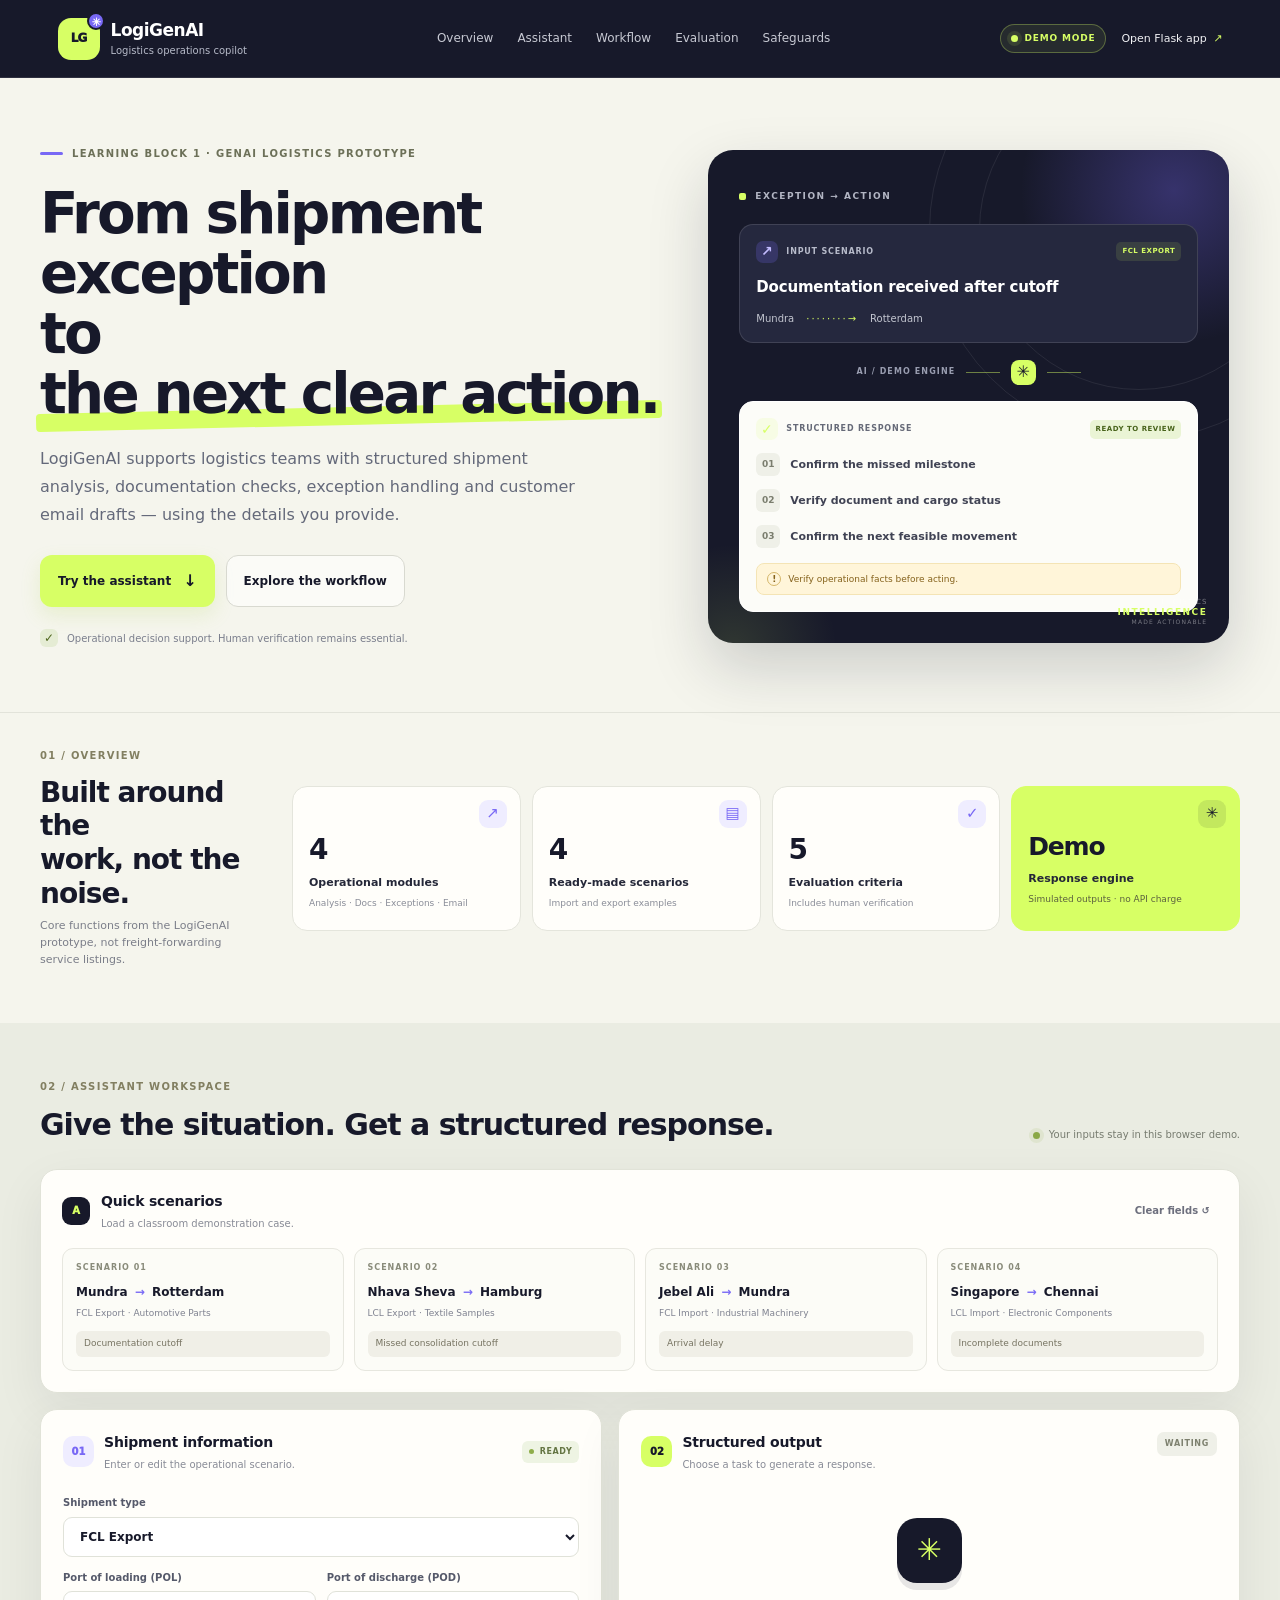
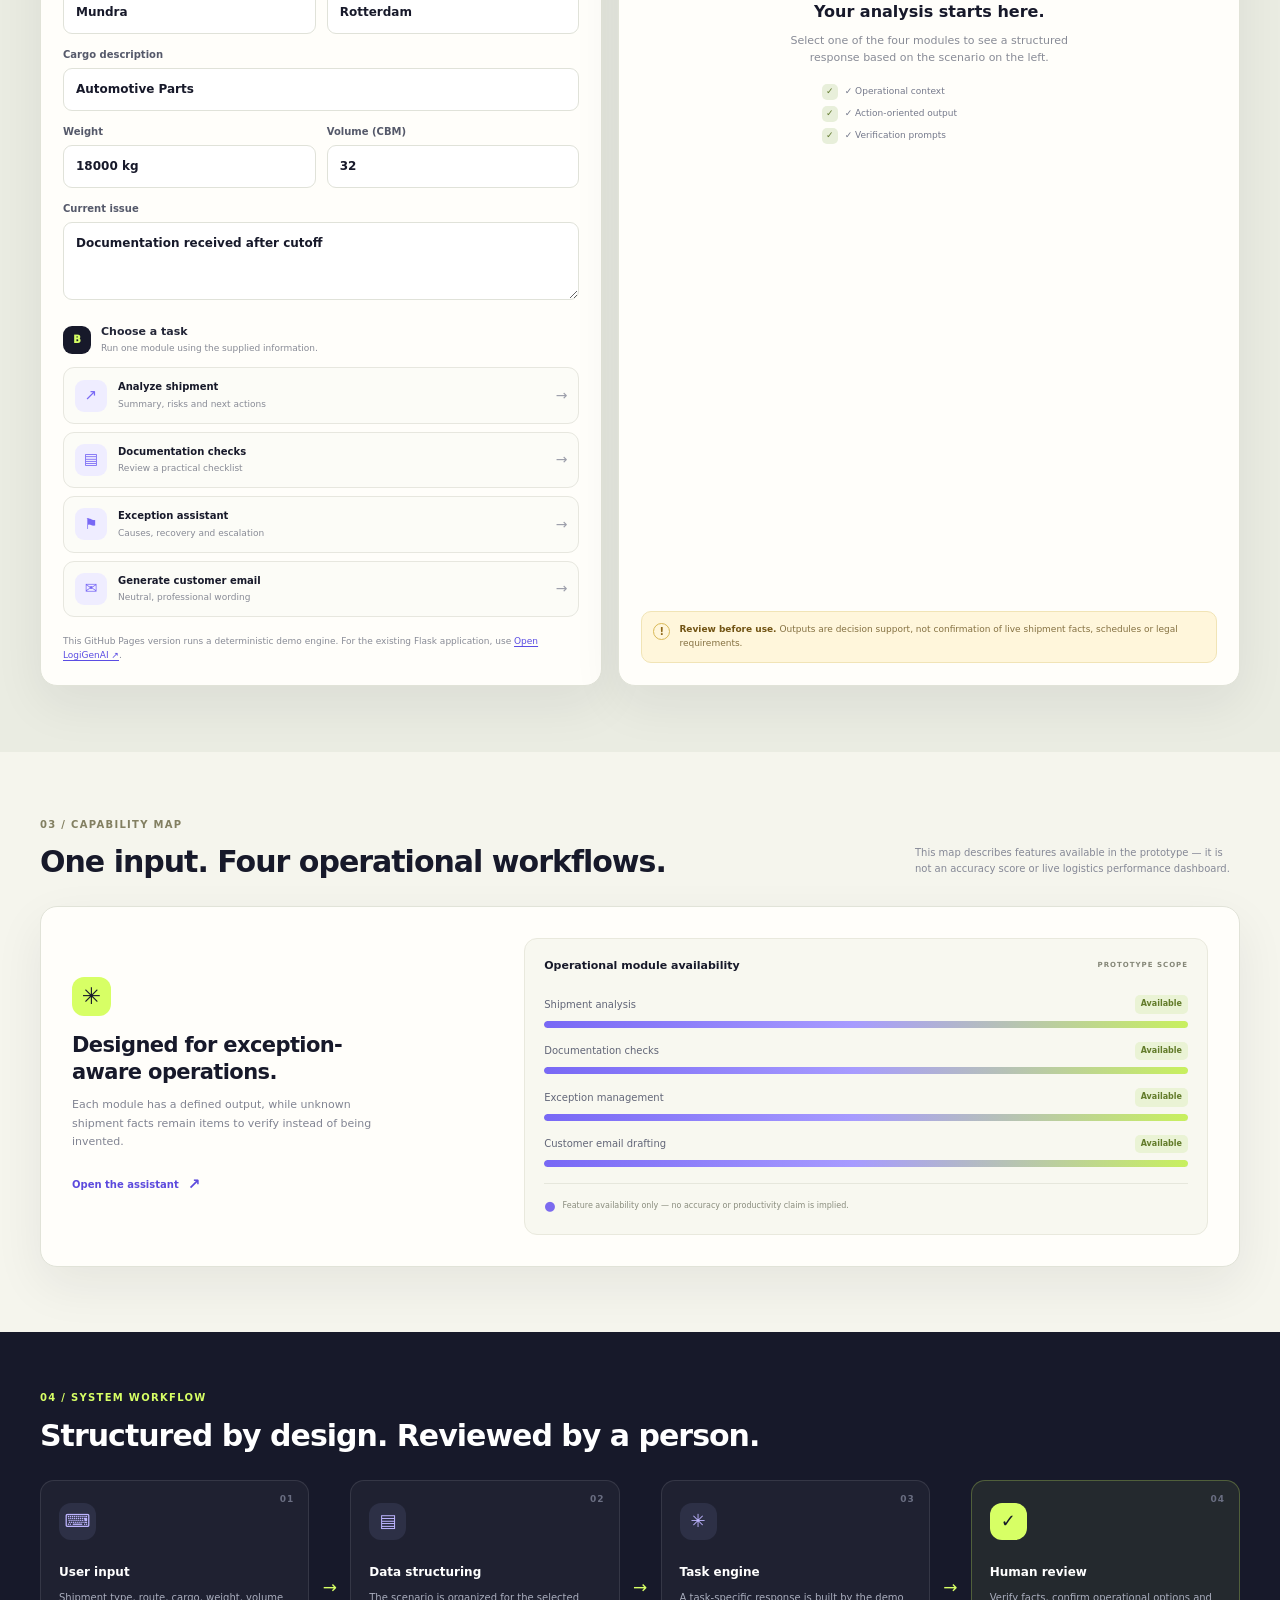
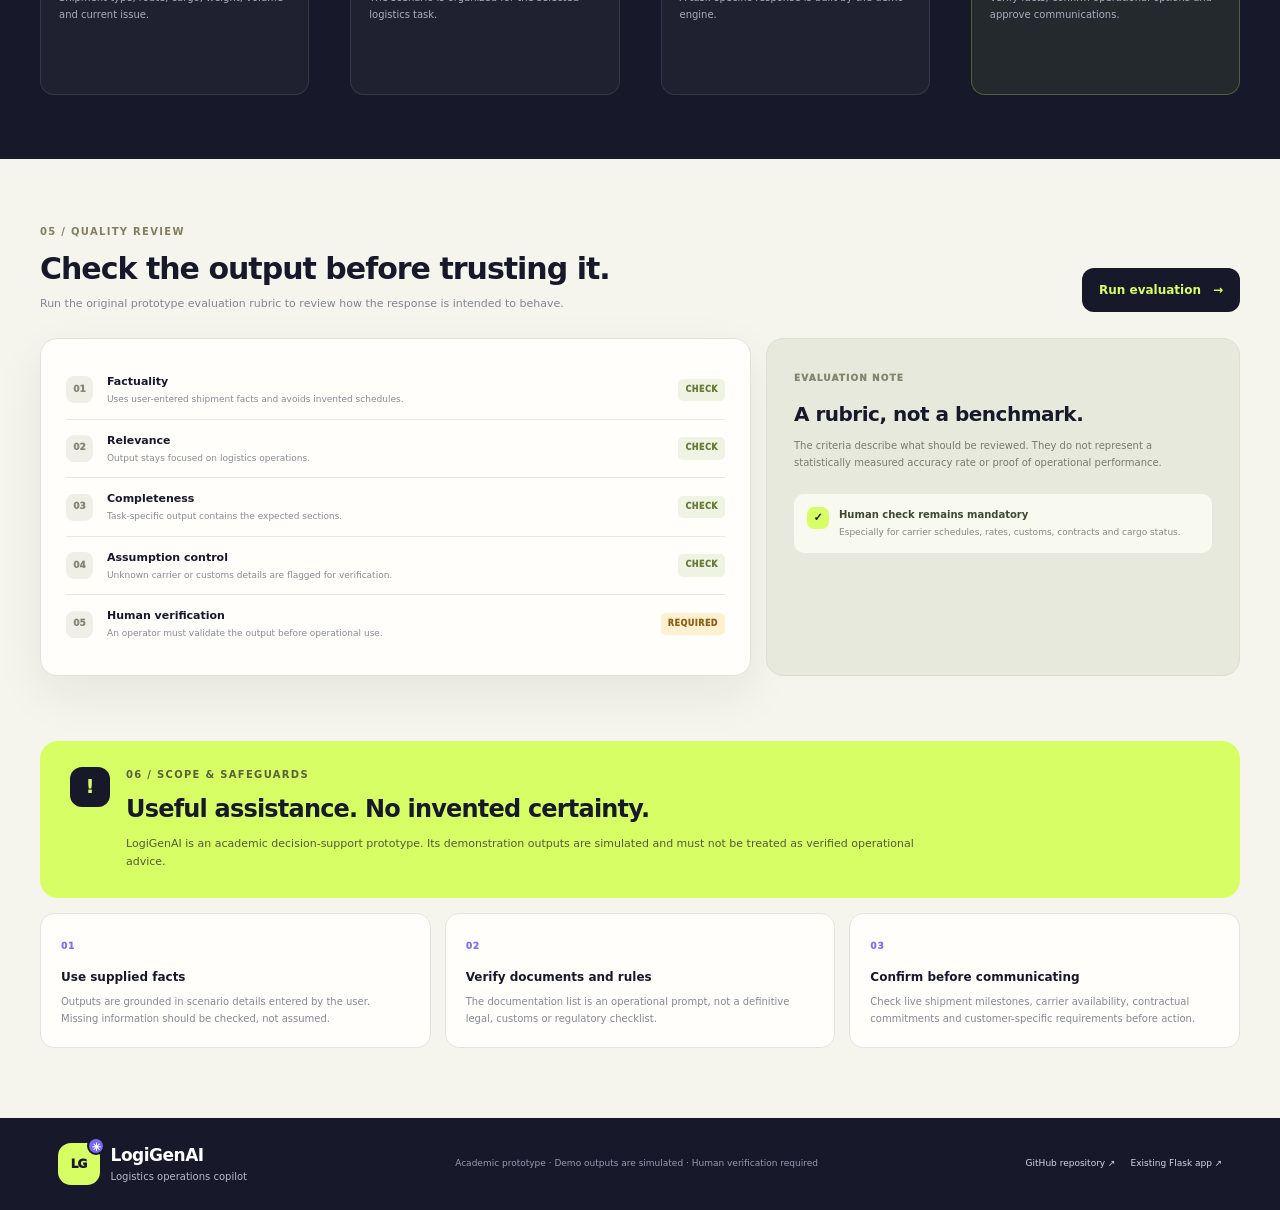
==== commit 104647cf: "Redesign LogiGenAI website and restore assistant features" ====
--- a/docs/index.html
+++ b/docs/index.html
@@ -1,151 +1,183 @@
 <!doctype html>
 <html lang="en">
 <head>
-<meta charset="utf-8"><meta name="viewport" content="width=device-width, initial-scale=1">
-<meta name="description" content="Moventra Logistics — local delivery services, shipment visibility and exception recovery for businesses.">
-<meta name="theme-color" content="#102a43">
-<title>Moventra Logistics | Deliver with confidence</title>
-<link rel="stylesheet" href="style.css">
+  <meta charset="utf-8">
+  <meta name="viewport" content="width=device-width, initial-scale=1">
+  <meta name="theme-color" content="#17192a">
+  <meta name="description" content="LogiGenAI is an academic logistics operations assistant for shipment analysis, documentation checks, exception management and customer email drafting.">
+  <title>LogiGenAI | Logistics Operations Assistant</title>
+  <link rel="stylesheet" href="style.css">
 </head>
 <body>
-<a class="skip" href="#main">Skip to content</a>
-<header class="site-header">
- <div class="nav-wrap">
-  <a class="brand" href="#home" aria-label="Moventra Logistics home">
-   <span class="brand-mark"><svg viewBox="0 0 48 48" aria-hidden="true"><path d="M7 31.5 18.6 10l7.2 13.2 4.5-8.1L41 36H18.4l4.2-7.6-4.1-7.5-6.1 10.6Z" fill="currentColor"/><path d="M8 38h31" stroke="#58d6c0" stroke-width="3.2" stroke-linecap="round"/></svg></span>
-   <span class="brand-text"><strong>MOVENTRA</strong><small>LOGISTICS & DELIVERY</small></span>
-  </a>
-  <button class="nav-toggle" id="navToggle" aria-expanded="false" aria-controls="primaryNav" aria-label="Open navigation"><span></span><span></span><span></span></button>
-  <nav id="primaryNav" class="primary-nav" aria-label="Main navigation">
-   <a href="#home">Home</a><a href="#about">About</a><a href="#services">Services</a><a href="#dashboard">Dashboard</a><a href="#logigenai">LogiGenAI</a><a class="nav-cta" href="#contact">Enquire <span>↗</span></a>
-  </nav>
- </div>
-</header>
-<main id="main">
-<section id="home" class="hero anchor">
- <div class="hero-grid">
-  <div class="hero-copy">
-   <p class="eyebrow"><span class="pulse"></span> LOCAL LOGISTICS. BETTER VISIBILITY.</p>
-   <h1>Move every delivery forward.<em> Even when plans change.</em></h1>
-   <p class="hero-lede">Moventra helps businesses coordinate local deliveries, monitor shipment progress and respond to exceptions with clear next steps.</p>
-   <div class="hero-actions"><a class="button primary" href="#dashboard">Explore operations <span>→</span></a><a class="button quiet" href="#services">View services</a></div>
-   <div class="hero-proof"><span class="check">✓</span><p><strong>Visibility for your team.</strong><br><span>Clear status, practical action, better communication.</span></p></div>
-  </div>
-  <div class="hero-visual">
-   <div class="visual-topline"><span>DELIVERY NETWORK</span><i class="live-dot"></i><span>SAMPLE VIEW</span></div>
-   <svg class="route-map" viewBox="0 0 550 390" role="img" aria-label="Illustrated route connecting pickup, transfer hub and delivery point">
-    <defs><pattern id="dots" width="22" height="22" patternUnits="userSpaceOnUse"><circle cx="2" cy="2" r="1.2" fill="#3b5870" opacity=".65"/></pattern><linearGradient id="routeGrad"><stop stop-color="#5ddbc7"/><stop offset="1" stop-color="#5ca6df"/></linearGradient></defs>
-    <rect width="550" height="390" rx="20" fill="url(#dots)"/>
-    <path d="M42 320C120 270 85 188 175 172S262 227 330 157 400 90 505 35" fill="none" stroke="#365269" stroke-width="2" stroke-dasharray="5 9"/>
-    <path d="M54 303C120 255 94 193 178 174S263 219 331 151 405 92 493 46" fill="none" stroke="url(#routeGrad)" stroke-width="4" stroke-linecap="round" stroke-dasharray="7 9"/>
-    <circle cx="54" cy="303" r="12" fill="#133b48" stroke="#60ddc6" stroke-width="3"/><circle cx="178" cy="174" r="12" fill="#133b48" stroke="#60ddc6" stroke-width="3"/><circle cx="331" cy="151" r="12" fill="#133b48" stroke="#60ddc6" stroke-width="3"/><circle cx="493" cy="46" r="13" fill="#60ddc6"/><circle cx="493" cy="46" r="5" fill="#102a43"/>
-    <g font-family="Arial,sans-serif"><rect x="23" y="331" width="127" height="38" rx="10" fill="#173b50" stroke="#2d5a6f"/><text x="36" y="347" fill="#8aa7bb" font-size="9">PICKUP</text><text x="36" y="361" fill="#fff" font-size="12" font-weight="700">Vadodara</text>
-    <rect x="114" y="113" width="123" height="43" rx="10" fill="#173b50" stroke="#2d5a6f"/><text x="127" y="129" fill="#8aa7bb" font-size="9">TRANSFER HUB</text><text x="127" y="145" fill="#fff" font-size="12" font-weight="700">Sort & dispatch</text>
-    <rect x="278" y="187" width="121" height="43" rx="10" fill="#173b50" stroke="#2d5a6f"/><text x="291" y="203" fill="#8aa7bb" font-size="9">CHECKPOINT</text><text x="291" y="219" fill="#fff" font-size="12" font-weight="700">Status verified</text>
-    <rect x="354" y="7" width="162" height="36" rx="10" fill="#d5f8f1"/><text x="368" y="22" fill="#276d67" font-size="9">DELIVERY POINT</text><text x="368" y="35" fill="#102a43" font-size="12" font-weight="700">Customer destination</text></g>
-   </svg>
-   <div class="visual-foot"><span><i class="dot teal"></i> Planned route</span><span><i class="dot blue"></i> Milestone checkpoints</span></div><p class="sample-label">Illustrative route graphic — not live GPS tracking.</p>
-  </div>
- </div>
- <div class="hero-metrics"><div><strong>One view</strong><span>Shipment status</span></div><div><strong>Clear actions</strong><span>Exception response</span></div><div><strong>Human-led</strong><span>Operational decisions</span></div></div>
-</section>
+  <a class="skip-link" href="#workspace">Skip to the LogiGenAI workspace</a>
+  <header class="site-header">
+    <a class="brand" href="#home" aria-label="LogiGenAI home">
+      <span class="brand-mark" aria-hidden="true"><span>LG</span><i>✳</i></span>
+      <span class="brand-copy"><strong>LogiGenAI</strong><small>Logistics operations copilot</small></span>
+    </a>
+    <nav class="main-nav" aria-label="Main navigation">
+      <a href="#overview">Overview</a>
+      <a href="#workspace">Assistant</a>
+      <a href="#workflow">Workflow</a>
+      <a href="#evaluation">Evaluation</a>
+      <a href="#safeguards">Safeguards</a>
+    </nav>
+    <div class="header-actions">
+      <span class="mode-pill"><span class="pulse-dot"></span> DEMO MODE</span>
+      <a class="header-link" href="https://logigenai-logistics-assistant.onrender.com" target="_blank" rel="noopener">Open Flask app <span aria-hidden="true">↗</span></a>
+    </div>
+  </header>
 
-<section id="about" class="section light anchor">
- <div class="section-head split"><div><p class="eyebrow dark">ABOUT MOVENTRA</p><h2>Logistics that keeps<br><em>business moving.</em></h2></div><p class="intro">Moventra is a concept local logistics and delivery business designed around reliable handovers, shipment visibility and responsive service when everyday deliveries don't go to plan.</p></div>
- <div class="about-grid">
-  <article class="about-card dark-card"><span class="icon-box">▦</span><h3>What we do</h3><p>We coordinate local parcels, priority consignments and scheduled business deliveries. Our operating approach combines clear milestones with structured exception follow-up.</p></article>
-  <article class="about-card"><span class="icon-box">♙</span><h3>Who we serve</h3><p>Small and medium businesses, retailers, local distributors, e-commerce sellers and teams managing repeat delivery requirements.</p></article>
-  <article class="about-card"><span class="icon-box">⌖</span><h3>Service area</h3><p>Illustrative operating focus: Vadodara, Ahmedabad, Anand and Surat, Gujarat. Actual coverage would depend on operating capacity.</p></article>
- </div>
- <div class="value-strip"><div><span>01</span><div><strong>Visibility</strong><p>Understand the latest recorded milestone.</p></div></div><div><span>02</span><div><strong>Responsiveness</strong><p>Give teams a clear next action when a delivery is disrupted.</p></div></div><div><span>03</span><div><strong>Accountability</strong><p>Keep customer communications clear and verified.</p></div></div></div>
-</section>
+  <main>
+    <section class="hero section-wrap" id="home">
+      <div class="hero-copy">
+        <div class="eyebrow"><span class="eyebrow-line"></span> LEARNING BLOCK 1 · GENAI LOGISTICS PROTOTYPE</div>
+        <h1>From shipment exception<br>to <em>the next clear action.</em></h1>
+        <p class="hero-lead">LogiGenAI supports logistics teams with structured shipment analysis, documentation checks, exception handling and customer email drafts — using the details you provide.</p>
+        <div class="hero-buttons">
+          <a class="btn btn-primary" href="#workspace">Try the assistant <span aria-hidden="true">↓</span></a>
+          <a class="btn btn-secondary" href="#workflow">Explore the workflow</a>
+        </div>
+        <div class="hero-footnote"><span class="shield-icon" aria-hidden="true">✓</span> Operational decision support. Human verification remains essential.</div>
+      </div>
+      <div class="hero-visual" aria-label="Illustration of a shipment exception being converted into a structured action plan">
+        <div class="visual-orbit orbit-one"></div><div class="visual-orbit orbit-two"></div>
+        <div class="visual-kicker"><span class="tiny-square"></span> EXCEPTION → ACTION</div>
+        <div class="visual-card visual-input">
+          <div class="visual-card-head"><span class="mini-icon">↗</span><span>INPUT SCENARIO</span><span class="visual-tag">FCL EXPORT</span></div>
+          <b>Documentation received after cutoff</b>
+          <div class="visual-route"><span>Mundra</span><i>········→</i><span>Rotterdam</span></div>
+        </div>
+        <div class="connector"><span>AI / DEMO ENGINE</span><i></i><b>✳</b><i></i></div>
+        <div class="visual-card visual-output">
+          <div class="visual-card-head"><span class="mini-icon mini-lime">✓</span><span>STRUCTURED RESPONSE</span><span class="status-label">READY TO REVIEW</span></div>
+          <div class="output-line"><span class="line-number">01</span><span>Confirm the missed milestone</span></div>
+          <div class="output-line"><span class="line-number">02</span><span>Verify document and cargo status</span></div>
+          <div class="output-line"><span class="line-number">03</span><span>Confirm the next feasible movement</span></div>
+          <div class="visual-note"><span>!</span> Verify operational facts before acting.</div>
+        </div>
+        <div class="visual-stamp"><span>LOGISTICS</span><b>INTELLIGENCE</b><small>MADE ACTIONABLE</small></div>
+      </div>
+    </section>
 
-<section id="services" class="section white anchor">
- <div class="section-head"><p class="eyebrow dark">WHAT WE OFFER</p><h2>Services built around <em>your delivery day.</em></h2><p class="intro">A simple service menu for local and business logistics. Prices below are illustrative classroom values, not binding quotations.</p></div>
- <div class="service-grid">
-  <article class="service-card"><span class="service-icon">▰</span><p class="service-tag">EVERYDAY</p><h3>City Essentials</h3><p>Same-city parcel delivery for documents, samples and small consignments.</p><div class="price"><strong>₹150</strong><span>from / sample price</span></div><a class="text-link" href="#contact">Enquire about delivery <b>→</b></a></article>
-  <article class="service-card featured"><span class="ribbon">PRIORITY</span><span class="service-icon">◷</span><p class="service-tag">TIME-SENSITIVE</p><h3>Priority Dispatch</h3><p>Priority handling for consignments that need close milestone follow-up.</p><div class="price"><strong>₹300</strong><span>from / sample price</span></div><a class="text-link" href="#contact">Request priority service <b>→</b></a></article>
-  <article class="service-card"><span class="service-icon">▤</span><p class="service-tag">B2B LOGISTICS</p><h3>Business & Bulk</h3><p>Planned multi-drop and 10+ package delivery support for business accounts.</p><div class="price"><strong>₹1,000</strong><span>from / sample price</span></div><a class="text-link" href="#contact">Discuss a business account <b>→</b></a></article>
-  <article class="service-card"><span class="service-icon">↶</span><p class="service-tag">REVERSE LOGISTICS</p><h3>Return Pickup</h3><p>Coordinated pickup for returns, replacements and undelivered parcels.</p><div class="price"><strong>₹180</strong><span>from / sample price</span></div><a class="text-link" href="#contact">Arrange a pickup <b>→</b></a></article>
- </div>
- <p class="fine">All service prices are fictional examples for the ITBT exercise. Final rates depend on distance, size, weight and service conditions.</p>
-</section>
+    <section class="metric-strip section-wrap" id="overview" aria-label="Prototype capability overview">
+      <div class="metric-intro"><span class="section-index">01 / OVERVIEW</span><h2>Built around the<br>work, not the noise.</h2><p>Core functions from the LogiGenAI prototype, not freight-forwarding service listings.</p></div>
+      <div class="metrics-grid">
+        <article class="metric-card"><div class="metric-symbol">↗</div><strong>4</strong><span>Operational modules</span><small>Analysis · Docs · Exceptions · Email</small></article>
+        <article class="metric-card"><div class="metric-symbol">▤</div><strong>4</strong><span>Ready-made scenarios</span><small>Import and export examples</small></article>
+        <article class="metric-card"><div class="metric-symbol">✓</div><strong>5</strong><span>Evaluation criteria</span><small>Includes human verification</small></article>
+        <article class="metric-card metric-mode"><div class="metric-symbol">✳</div><strong>Demo</strong><span>Response engine</span><small>Simulated outputs · no API charge</small></article>
+      </div>
+    </section>
 
-<section id="dashboard" class="section dashboard anchor">
- <div class="section-head dash-head"><div><p class="eyebrow">OPERATIONS OVERVIEW</p><h2>A clearer view of <em>every delivery.</em></h2><p class="intro">A manager's snapshot of shipment activity, delivery performance and exceptions that need attention.</p></div><span class="demo-pill"><i class="pulse"></i> CLASSROOM DEMO DATA</span></div>
- <div class="kpi-grid">
-  <article class="kpi"><span>Total shipments</span><strong>248</strong><small class="up">↑ 8.2% vs prior period</small><b>↗</b></article>
-  <article class="kpi"><span>Delivered</span><strong>182</strong><small>73.4% of all records</small><b>✓</b></article>
-  <article class="kpi"><span>In transit</span><strong>41</strong><small>Active consignments</small><b>↔</b></article>
-  <article class="kpi"><span>Open exceptions</span><strong>12</strong><small class="warn">Requires follow-up</small><b class="orange">!</b></article>
-  <article class="kpi"><span>On-time delivery</span><strong>92.4<small>%</small></strong><small class="up">Sample service metric</small><b>◎</b></article>
-  <article class="kpi"><span>Customer rating</span><strong>4.7<small>/5</small></strong><small>Illustrative feedback score</small><b>☆</b></article>
- </div>
- <div class="dash-panels">
-  <article class="panel"><div class="panel-title"><div><p class="eyebrow dark">SHIPMENT MIX</p><h3>Delivery status overview</h3></div><span class="chip">248 records</span></div>
-   <div class="legend"><span><i class="dot teal"></i>Delivered</span><span><i class="dot blue"></i>In transit</span><span><i class="dot orange"></i>Exception</span></div>
-   <div class="bars" role="img" aria-label="Sample status chart: delivered 182, in transit 41, exceptions 12, other or pending 13">
-    <div class="bar-row"><span>Delivered</span><div><i class="bar delivered" style="width:73.4%"></i></div><b>182</b></div>
-    <div class="bar-row"><span>In transit</span><div><i class="bar transit" style="width:16.5%"></i></div><b>41</b></div>
-    <div class="bar-row"><span>Exceptions</span><div><i class="bar exception" style="width:4.8%"></i></div><b>12</b></div>
-    <div class="bar-row"><span>Other / pending</span><div><i class="bar pending" style="width:5.3%"></i></div><b>13</b></div>
-   </div><p class="fine">Sample figures are illustrative. Status counts add up to 248; the other KPIs are separate sample metrics.</p>
-  </article>
-  <article class="panel"><div class="panel-title"><div><p class="eyebrow dark">NEEDS ATTENTION</p><h3>Priority exceptions</h3></div><span class="chip">3 examples</span></div>
-   <div class="priority-list">
-    <div><span class="priority high">!</span><section><strong>Failed delivery attempt</strong><p>MVT-1044 · Confirm recipient availability</p></section><b>High</b></div>
-    <div><span class="priority medium">↻</span><section><strong>Documentation incomplete</strong><p>MVT-1032 · Request missing details</p></section><b>Medium</b></div>
-    <div><span class="priority medium">◷</span><section><strong>Pickup milestone missed</strong><p>MVT-1051 · Check dispatch readiness</p></section><b>Medium</b></div>
-   </div><a class="text-link full-link" href="#logigenai">Open LogiGenAI recovery tools <b>→</b></a>
-  </article>
- </div>
- <p class="dash-disclaimer"><strong>Data notice:</strong> all records and metrics are synthetic classroom examples. This dashboard is not connected to a live transport management system.</p>
-</section>
+    <section class="workspace-section section-wrap" id="workspace">
+      <div class="section-heading">
+        <div><span class="section-index">02 / ASSISTANT WORKSPACE</span><h2>Give the situation. Get a structured response.</h2></div>
+        <div class="workspace-hint"><span class="pulse-dot"></span> Your inputs stay in this browser demo.</div>
+      </div>
+      <div class="scenario-panel panel">
+        <div class="scenario-panel-title"><div><span class="panel-step">A</span><div><h3>Quick scenarios</h3><p>Load a classroom demonstration case.</p></div></div><button class="btn-text" id="clearBtn" type="button">Clear fields ↺</button></div>
+        <div class="scenario-grid">
+          <button class="scenario-card" type="button" data-preset="0"><span class="scenario-number">SCENARIO 01</span><strong>Mundra <i>→</i> Rotterdam</strong><small>FCL Export · Automotive Parts</small><span class="scenario-issue">Documentation cutoff</span></button>
+          <button class="scenario-card" type="button" data-preset="1"><span class="scenario-number">SCENARIO 02</span><strong>Nhava Sheva <i>→</i> Hamburg</strong><small>LCL Export · Textile Samples</small><span class="scenario-issue">Missed consolidation cutoff</span></button>
+          <button class="scenario-card" type="button" data-preset="2"><span class="scenario-number">SCENARIO 03</span><strong>Jebel Ali <i>→</i> Mundra</strong><small>FCL Import · Industrial Machinery</small><span class="scenario-issue">Arrival delay</span></button>
+          <button class="scenario-card" type="button" data-preset="3"><span class="scenario-number">SCENARIO 04</span><strong>Singapore <i>→</i> Chennai</strong><small>LCL Import · Electronic Components</small><span class="scenario-issue">Incomplete documents</span></button>
+        </div>
+      </div>
 
-<section id="logigenai" class="section ai-section anchor">
- <div class="ai-grid">
-  <div class="ai-copy"><p class="eyebrow"><span class="ai-star">✦</span> MOVENTRA TECHNOLOGY</p><h2>Meet <em>LogiGenAI.</em></h2><p class="intro">Our logistics-assistance concept helps an operations team turn a delivery exception into a structured next-step plan and a clear customer update.</p>
-   <div class="ai-features"><div><span>01</span><section><strong>Classify the issue</strong><p>Capture the situation and what still needs confirmation.</p></section></div><div><span>02</span><section><strong>Plan the recovery</strong><p>Display practical checks and escalation triggers.</p></section></div><div><span>03</span><section><strong>Communicate clearly</strong><p>Draft a neutral customer message without promising an unconfirmed delivery time.</p></section></div></div>
-   <div class="notice"><b>i</b><p><strong>Prototype notice</strong><br>This GitHub Pages version uses rule-based sample responses. It does not call a live AI model or use live shipment data.</p></div>
-  </div>
-  <div class="recovery-panel">
-   <div class="recovery-title"><span class="mini-logo">✦</span><div><strong>Exception Recovery Assistant</strong><small>Demo workspace · human review required</small></div><span class="demo-tag">DEMO</span></div>
-   <label for="exceptionType">What went wrong?</label><select id="exceptionType"><option value="failed_delivery">Delivery attempt failed</option><option value="documents">Shipment documents incomplete</option><option value="pickup_cutoff">Pickup or cutoff was missed</option><option value="vehicle_delay">Vehicle or route delay</option><option value="address_issue">Address or recipient details unclear</option></select>
-   <label for="exceptionId">Shipment ID (optional)</label><input id="exceptionId" maxlength="24" placeholder="e.g. MVT-1044">
-   <button class="button primary full-button" id="recoverBtn">Generate recovery plan <span>→</span></button>
-   <div id="recoveryOutput" class="recovery-output" aria-live="polite"><div class="placeholder"><span>✦</span><p>Choose an exception type and generate a sample recovery plan.</p></div></div>
-   <p class="human-review">✓ Review all actions before use. This demo does not update a real shipment.</p>
-  </div>
- </div>
-</section>
+      <div class="workspace-grid">
+        <section class="panel input-panel" aria-labelledby="shipment-form-title">
+          <div class="panel-title"><div class="panel-icon">01</div><div><h3 id="shipment-form-title">Shipment information</h3><p>Enter or edit the operational scenario.</p></div><span class="ready-chip"><span></span> READY</span></div>
+          <form id="shipmentForm">
+            <label for="shipment_type">Shipment type<select id="shipment_type" name="shipment_type"><option>FCL Export</option><option>LCL Export</option><option>FCL Import</option><option>LCL Import</option></select></label>
+            <div class="form-two">
+              <label for="pol">Port of loading (POL)<input id="pol" name="pol" value="Mundra" placeholder="e.g., Mundra" autocomplete="off"></label>
+              <label for="pod">Port of discharge (POD)<input id="pod" name="pod" value="Rotterdam" placeholder="e.g., Rotterdam" autocomplete="off"></label>
+            </div>
+            <label for="cargo">Cargo description<input id="cargo" name="cargo" value="Automotive Parts" placeholder="Describe the cargo" autocomplete="off"></label>
+            <div class="form-two">
+              <label for="weight">Weight<input id="weight" name="weight" value="18000 kg" placeholder="e.g., 18000 kg" autocomplete="off"></label>
+              <label for="cbm">Volume (CBM)<input id="cbm" name="cbm" value="32" placeholder="e.g., 32" inputmode="decimal" autocomplete="off"></label>
+            </div>
+            <label for="issue">Current issue<textarea id="issue" name="issue" rows="3" placeholder="Describe the exception or concern">Documentation received after cutoff</textarea></label>
+            <div class="module-label"><span class="panel-step">B</span><div><b>Choose a task</b><small>Run one module using the supplied information.</small></div></div>
+            <div class="task-buttons">
+              <button class="task-button" type="button" data-task="shipment"><span class="task-icon">↗</span><span><b>Analyze shipment</b><small>Summary, risks and next actions</small></span><i>→</i></button>
+              <button class="task-button" type="button" data-task="docs"><span class="task-icon">▤</span><span><b>Documentation checks</b><small>Review a practical checklist</small></span><i>→</i></button>
+              <button class="task-button" type="button" data-task="exception"><span class="task-icon">⚑</span><span><b>Exception assistant</b><small>Causes, recovery and escalation</small></span><i>→</i></button>
+              <button class="task-button" type="button" data-task="email"><span class="task-icon">✉</span><span><b>Generate customer email</b><small>Neutral, professional wording</small></span><i>→</i></button>
+            </div>
+            <p class="form-footnote">This GitHub Pages version runs a deterministic demo engine. For the existing Flask application, use <a href="https://logigenai-logistics-assistant.onrender.com" target="_blank" rel="noopener">Open LogiGenAI ↗</a>.</p>
+          </form>
+        </section>
 
-<section id="tracking" class="section light anchor">
- <div class="section-head"><p class="eyebrow dark">SHIPMENT VISIBILITY</p><h2>Search a shipment.<br><em>Know what to do next.</em></h2><p class="intro">Try a sample shipment ID: MVT-1025, MVT-1032 or MVT-1044.</p></div>
- <div class="tracking-card">
-  <form id="trackingForm" class="tracking-form"><label class="sr-only" for="trackingId">Shipment ID</label><div class="search-field"><span>⌕</span><input id="trackingId" type="search" placeholder="Enter shipment ID, e.g. MVT-1025" required autocomplete="off"></div><button type="submit" class="button primary">Search shipment <span>→</span></button></form>
-  <div id="trackingResult" aria-live="polite" class="tracking-result"><div class="tracking-empty"><span>↗</span><div><strong>Shipment details will appear here</strong><p>Search a sample ID to view its route, milestone and demo status.</p></div></div></div>
-  <div class="sample-records"><span>TRY A SAMPLE</span><button type="button" data-track="MVT-1025">MVT-1025</button><button type="button" data-track="MVT-1032">MVT-1032</button><button type="button" data-track="MVT-1044">MVT-1044</button></div>
-  <p class="fine">Sample shipment records only. No real-time location, carrier feed or ETA service is connected.</p>
- </div>
-</section>
+        <section class="panel result-panel" aria-labelledby="result-title" aria-live="polite">
+          <div class="result-head"><div class="panel-title"><div class="panel-icon panel-icon-lime">02</div><div><h3 id="result-title">Structured output</h3><p id="resultSubtitle">Choose a task to generate a response.</p></div></div><span class="result-mode" id="resultMode">WAITING</span></div>
+          <div id="output" class="output-body">
+            <div class="empty-state"><div class="empty-graphic"><span>✳</span></div><h4>Your analysis starts here.</h4><p>Select one of the four modules to see a structured response based on the scenario on the left.</p><div class="empty-points"><span>✓ Operational context</span><span>✓ Action-oriented output</span><span>✓ Verification prompts</span></div></div>
+          </div>
+          <div class="result-disclaimer"><span>!</span><p><b>Review before use.</b> Outputs are decision support, not confirmation of live shipment facts, schedules or legal requirements.</p></div>
+        </section>
+      </div>
+    </section>
 
-<section id="contact" class="section contact anchor">
- <div class="contact-grid">
-  <div><p class="eyebrow">LET'S MOVE BUSINESS FORWARD</p><h2>Need a delivery partner?<br><em>Let's talk logistics.</em></h2><p class="intro">Tell us about your delivery needs. This enquiry form demonstrates the customer journey for the classroom prototype.</p>
-   <div class="contact-methods"><a href="mailto:moventra.demo@example.com"><span class="contact-icon">✉</span><span><small>DEMO EMAIL LINK</small><strong>moventra.demo@example.com</strong></span><b>↗</b></a><a href="https://www.google.com/maps/search/?api=1&query=Vadodara%2C%20Gujarat%2C%20India" target="_blank" rel="noopener noreferrer"><span class="contact-icon">⌖</span><span><small>ILLUSTRATIVE SERVICE BASE</small><strong>Vadodara, Gujarat, India</strong></span><b>↗</b></a></div>
-   <p class="fine">Moventra is a fictional concept brand for an academic exercise. Replace demo contact details before using this site for a real business.</p>
-  </div>
-  <form id="enquiryForm" class="enquiry-form"><div class="form-heading"><p class="eyebrow dark">CUSTOMER ENQUIRY</p><h3>How can we help?</h3><p>Fields marked * are required.</p></div>
-   <div class="form-row"><div><label for="customerName">Your name *</label><input id="customerName" name="name" required maxlength="80" placeholder="Full name"></div><div><label for="customerEmail">Work email *</label><input id="customerEmail" name="email" type="email" required maxlength="120" placeholder="you@company.com"></div></div>
-   <label for="serviceInterest">Service of interest</label><select id="serviceInterest" name="service"><option>City Essentials</option><option>Priority Dispatch</option><option>Business & Bulk</option><option>Return Pickup</option><option>General enquiry</option></select>
-   <label for="enquiryMessage">Tell us about your requirements *</label><textarea id="enquiryMessage" name="message" rows="4" required maxlength="1000" placeholder="Pickup and delivery needs, frequency, shipment type…"></textarea>
-   <button class="button primary full-button" type="submit">Submit demo enquiry <span>→</span></button><p id="formFeedback" class="form-feedback" aria-live="polite"></p><p class="fine">Demo only: this form validates inputs in your browser but does not send or store them.</p>
-  </form>
- </div>
-</section>
+    <section class="capabilities-section section-wrap" id="capabilities">
+      <div class="section-heading"><div><span class="section-index">03 / CAPABILITY MAP</span><h2>One input. Four operational workflows.</h2></div><p class="section-side-copy">This map describes features available in the prototype — it is not an accuracy score or live logistics performance dashboard.</p></div>
+      <div class="capability-layout panel">
+        <div class="capability-intro"><span class="capability-mark">✳</span><h3>Designed for exception-aware operations.</h3><p>Each module has a defined output, while unknown shipment facts remain items to verify instead of being invented.</p><a href="#workspace" class="inline-link">Open the assistant <span>↗</span></a></div>
+        <div class="capability-chart" role="img" aria-label="The prototype contains four available operational modules: shipment analysis, documentation checks, exception management and customer email drafting.">
+          <div class="chart-head"><b>Operational module availability</b><span>PROTOTYPE SCOPE</span></div>
+          <div class="bar-row"><div><span>Shipment analysis</span><b>Available</b></div><div class="bar-track"><span style="width:100%"></span></div></div>
+          <div class="bar-row"><div><span>Documentation checks</span><b>Available</b></div><div class="bar-track"><span style="width:100%"></span></div></div>
+          <div class="bar-row"><div><span>Exception management</span><b>Available</b></div><div class="bar-track"><span style="width:100%"></span></div></div>
+          <div class="bar-row"><div><span>Customer email drafting</span><b>Available</b></div><div class="bar-track"><span style="width:100%"></span></div></div>
+          <div class="chart-footnote"><span>●</span> Feature availability only — no accuracy or productivity claim is implied.</div>
+        </div>
+      </div>
+    </section>
 
-<section class="resource-strip"><div><p class="eyebrow dark">USEFUL LOGISTICS LINKS</p><h3>Resources for informed operations.</h3></div><a href="https://www.indiapost.gov.in/" target="_blank" rel="noopener noreferrer">India Post <span>↗</span></a><a href="https://morth.nic.in/" target="_blank" rel="noopener noreferrer">MoRTH <span>↗</span></a><a href="https://parivahan.gov.in/" target="_blank" rel="noopener noreferrer">Parivahan <span>↗</span></a><a href="https://www.google.com/maps/search/?api=1&query=logistics+services+Vadodara" target="_blank" rel="noopener noreferrer">Logistics in Vadodara <span>↗</span></a></section>
-</main>
-<footer class="site-footer"><div class="footer-main"><a class="brand" href="#home"><span class="brand-mark"><svg viewBox="0 0 48 48" aria-hidden="true"><path d="M7 31.5 18.6 10l7.2 13.2 4.5-8.1L41 36H18.4l4.2-7.6-4.1-7.5-6.1 10.6Z" fill="currentColor"/><path d="M8 38h31" stroke="#58d6c0" stroke-width="3.2" stroke-linecap="round"/></svg></span><span class="brand-text"><strong>MOVENTRA</strong><small>LOGISTICS & DELIVERY</small></span></a><p>Delivery operations designed around visibility, practical recovery and responsible communication.</p><a class="back-top" href="#home">Back to top ↑</a></div><div class="footer-bottom"><span>© <span id="year"></span> Moventra Logistics — academic concept website.</span><span>LogiGenAI is a prototype feature. All shipment examples and dashboard metrics are synthetic.</span></div></footer>
-<script src="script.js"></script>
-</body></html>
+    <section class="workflow-section section-wrap" id="workflow">
+      <div class="section-heading"><div><span class="section-index">04 / SYSTEM WORKFLOW</span><h2>Structured by design. Reviewed by a person.</h2></div></div>
+      <div class="workflow-steps">
+        <article class="workflow-step"><span class="workflow-num">01</span><div class="workflow-icon">⌨</div><h3>User input</h3><p>Shipment type, route, cargo, weight, volume and current issue.</p></article>
+        <div class="workflow-arrow" aria-hidden="true">→</div>
+        <article class="workflow-step"><span class="workflow-num">02</span><div class="workflow-icon">▤</div><h3>Data structuring</h3><p>The scenario is organized for the selected logistics task.</p></article>
+        <div class="workflow-arrow" aria-hidden="true">→</div>
+        <article class="workflow-step"><span class="workflow-num">03</span><div class="workflow-icon">✳</div><h3>Task engine</h3><p>A task-specific response is built by the demo engine.</p></article>
+        <div class="workflow-arrow" aria-hidden="true">→</div>
+        <article class="workflow-step workflow-step-final"><span class="workflow-num">04</span><div class="workflow-icon">✓</div><h3>Human review</h3><p>Verify facts, confirm operational options and approve communications.</p></article>
+      </div>
+    </section>
+
+    <section class="evaluation-section section-wrap" id="evaluation">
+      <div class="section-heading"><div><span class="section-index">05 / QUALITY REVIEW</span><h2>Check the output before trusting it.</h2><p class="section-lead">Run the original prototype evaluation rubric to review how the response is intended to behave.</p></div><button class="btn btn-dark" id="evalBtn" type="button">Run evaluation <span aria-hidden="true">→</span></button></div>
+      <div class="evaluation-layout">
+        <div class="evaluation-list panel" id="evaluationOutput">
+          <div class="evaluation-static-row"><span class="evaluation-check">01</span><div><b>Factuality</b><small>Uses user-entered shipment facts and avoids invented schedules.</small></div><span class="criteria-label">CHECK</span></div>
+          <div class="evaluation-static-row"><span class="evaluation-check">02</span><div><b>Relevance</b><small>Output stays focused on logistics operations.</small></div><span class="criteria-label">CHECK</span></div>
+          <div class="evaluation-static-row"><span class="evaluation-check">03</span><div><b>Completeness</b><small>Task-specific output contains the expected sections.</small></div><span class="criteria-label">CHECK</span></div>
+          <div class="evaluation-static-row"><span class="evaluation-check">04</span><div><b>Assumption control</b><small>Unknown carrier or customs details are flagged for verification.</small></div><span class="criteria-label">CHECK</span></div>
+          <div class="evaluation-static-row"><span class="evaluation-check">05</span><div><b>Human verification</b><small>An operator must validate the output before operational use.</small></div><span class="criteria-label criteria-human">REQUIRED</span></div>
+        </div>
+        <aside class="evaluation-aside"><span class="aside-eyebrow">EVALUATION NOTE</span><h3>A rubric, not a benchmark.</h3><p>The criteria describe what should be reviewed. They do not represent a statistically measured accuracy rate or proof of operational performance.</p><div class="eval-badge"><span>✓</span> <div><b>Human check remains mandatory</b><small>Especially for carrier schedules, rates, customs, contracts and cargo status.</small></div></div></aside>
+      </div>
+    </section>
+
+    <section class="safeguards-section section-wrap" id="safeguards">
+      <div class="safeguard-banner"><div class="safeguard-icon">!</div><div><span class="section-index">06 / SCOPE & SAFEGUARDS</span><h2>Useful assistance. No invented certainty.</h2><p>LogiGenAI is an academic decision-support prototype. Its demonstration outputs are simulated and must not be treated as verified operational advice.</p></div></div>
+      <div class="safeguard-grid">
+        <article><span>01</span><h3>Use supplied facts</h3><p>Outputs are grounded in scenario details entered by the user. Missing information should be checked, not assumed.</p></article>
+        <article><span>02</span><h3>Verify documents and rules</h3><p>The documentation list is an operational prompt, not a definitive legal, customs or regulatory checklist.</p></article>
+        <article><span>03</span><h3>Confirm before communicating</h3><p>Check live shipment milestones, carrier availability, contractual commitments and customer-specific requirements before action.</p></article>
+      </div>
+    </section>
+  </main>
+
+  <footer class="site-footer">
+    <a class="brand footer-brand" href="#home"><span class="brand-mark" aria-hidden="true"><span>LG</span><i>✳</i></span><span class="brand-copy"><strong>LogiGenAI</strong><small>Logistics operations copilot</small></span></a>
+    <p>Academic prototype · Demo outputs are simulated · Human verification required</p>
+    <div><a href="https://github.com/azharmohammad950-star/logigenai-logistics-assistant" target="_blank" rel="noopener">GitHub repository ↗</a><a href="https://logigenai-logistics-assistant.onrender.com" target="_blank" rel="noopener">Existing Flask app ↗</a></div>
+  </footer>
+  <script src="script.js"></script>
+</body>
+</html>
--- a/docs/style.css
+++ b/docs/style.css
@@ -1,14 +1 @@
-@import url('https://fonts.googleapis.com/css2?family=DM+Sans:wght@400;500;600;700&family=Manrope:wght@400;500;600;700;800&display=swap');
-:root{--navy:#102a43;--navy2:#173b52;--teal:#5bd7c0;--teald:#168c7e;--blue:#4c91c7;--ink:#182b3a;--muted:#637484;--line:#dbe5eb;--paper:#f4f7f8;--white:#fff;--orange:#eaa35a;--shadow:0 18px 55px rgba(16,42,67,.09)}
-*{box-sizing:border-box}html{scroll-behavior:smooth;scroll-padding-top:88px}body{margin:0;background:var(--paper);color:var(--ink);font:15px/1.6 'DM Sans',Arial,sans-serif;-webkit-font-smoothing:antialiased}a{color:inherit;text-decoration:none}button,input,select,textarea{font:inherit}button:focus-visible,a:focus-visible,input:focus-visible,select:focus-visible,textarea:focus-visible{outline:3px solid rgba(91,215,192,.75);outline-offset:3px}.skip{position:absolute;left:-1000px;top:8px;z-index:999;background:#fff;padding:10px 14px;border-radius:8px}.skip:focus{left:8px}
-.site-header{height:78px;position:sticky;top:0;z-index:100;background:rgba(16,42,67,.97);backdrop-filter:blur(12px);color:#fff;border-bottom:1px solid rgba(255,255,255,.08)}.nav-wrap{max-width:1200px;height:100%;padding:0 28px;margin:auto;display:flex;align-items:center;justify-content:space-between;gap:30px}.brand{display:flex;gap:10px;align-items:center;min-width:max-content}.brand-mark{display:grid;place-items:center;width:39px;height:39px;color:#fff}.brand-mark svg{width:100%;height:100%}.brand-text{display:flex;flex-direction:column;line-height:1.1;letter-spacing:.11em}.brand-text strong{font-family:Manrope,Arial,sans-serif;font-size:16px;font-weight:800;letter-spacing:.12em}.brand-text small{font-size:8px;margin-top:5px;color:#9eb6c6;letter-spacing:.18em;font-weight:700}.primary-nav{display:flex;align-items:center;gap:24px}.primary-nav>a{color:#d0dce4;font-size:12px;font-weight:700;transition:color .2s}.primary-nav>a:hover{color:var(--teal)}.primary-nav .nav-cta{padding:10px 15px;border-radius:9px;background:var(--teal);color:var(--navy);margin-left:3px}.nav-cta span{margin-left:10px}.nav-toggle{display:none;background:none;border:0;padding:8px}.nav-toggle span{display:block;width:24px;height:2px;margin:5px;background:#fff}.anchor{scroll-margin-top:78px}
-.hero{background:radial-gradient(ellipse at 80% 30%,#1b4a62 0%,transparent 42%),var(--navy);color:#fff;padding:75px 28px 0;overflow:hidden}.hero-grid{max-width:1144px;margin:auto;display:grid;grid-template-columns:1fr .94fr;align-items:center;gap:42px}.hero-copy{padding:0 0 38px}.eyebrow{margin:0 0 18px;font-size:10px;font-weight:800;letter-spacing:.18em;color:#8eaebf;display:flex;align-items:center;gap:9px}.eyebrow.dark{color:#3c7d83}.pulse{display:inline-block;width:7px;height:7px;border-radius:50%;background:var(--teal);box-shadow:0 0 0 4px rgba(91,215,192,.12)}h1,h2{font-family:Manrope,Arial,sans-serif;letter-spacing:-.045em}h1{font-size:clamp(38px,4.4vw,59px);line-height:1.08;max-width:640px;margin:0 0 22px;font-weight:800}h1 em,h2 em{color:var(--teal);font-style:normal}h2{font-size:clamp(30px,3.2vw,43px);line-height:1.16;font-weight:800;margin:0 0 17px}.hero-lede{max-width:505px;color:#c4d4de;font-size:16px;line-height:1.8;margin:0 0 28px}.hero-actions{display:flex;align-items:center;gap:13px;flex-wrap:wrap}.button{display:inline-flex;align-items:center;justify-content:center;gap:17px;border:0;border-radius:10px;padding:13px 17px;font-size:12px;line-height:1.3;font-weight:800;cursor:pointer;transition:transform .2s,box-shadow .2s,background .2s}.button:hover{transform:translateY(-2px)}.button.primary{background:var(--teal);color:var(--navy);box-shadow:0 8px 22px rgba(91,215,192,.13)}.button.primary:hover{background:#75e8d4;box-shadow:0 12px 25px rgba(91,215,192,.2)}.button.quiet{border:1px solid #496477;color:#e3edf2;background:transparent}.button.quiet:hover{border-color:var(--teal);color:var(--teal)}.hero-proof{display:flex;align-items:center;gap:12px;margin-top:35px}.check{border:1px solid #3c6c79;color:var(--teal);width:30px;height:30px;border-radius:50%;display:grid;place-items:center;font-weight:800}.hero-proof p{margin:0;color:#bed0db;font-size:11px;line-height:1.7}.hero-proof strong{color:#fff}.hero-visual{background:rgba(7,24,38,.45);border:1px solid rgba(150,191,206,.21);border-radius:22px 22px 0 0;padding:17px 17px 15px;box-shadow:0 30px 80px rgba(0,0,0,.2)}.visual-topline{display:flex;align-items:center;gap:7px;font-size:8px;letter-spacing:.13em;color:#87a4b7;font-weight:800;padding:0 5px}.live-dot{width:5px;height:5px;border-radius:50%;background:var(--teal);margin-left:auto}.route-map{width:100%;height:auto;display:block;margin:10px 0 0}.visual-foot{display:flex;gap:18px;flex-wrap:wrap;color:#a6bdc9;font-size:9px;padding:0 5px}.dot{display:inline-block;width:7px;height:7px;border-radius:50%;margin-right:5px;vertical-align:middle}.dot.teal{background:var(--teal)}.dot.blue{background:var(--blue)}.dot.orange{background:var(--orange)}.sample-label{margin:9px 5px 0;color:#7997a9;font-size:9px}.hero-metrics{max-width:1144px;margin:42px auto 0;display:grid;grid-template-columns:repeat(3,1fr);border-top:1px solid rgba(255,255,255,.12)}.hero-metrics>div{padding:19px 0;display:flex;align-items:center;gap:12px}.hero-metrics>div+div{border-left:1px solid rgba(255,255,255,.12);padding-left:26px}.hero-metrics strong{font-family:Manrope,Arial,sans-serif;font-size:13px}.hero-metrics span{font-size:10px;color:#95adbd}
-.section{padding:84px 28px}.section.light{background:#eef3f5}.section.white{background:#fff}.section-head{max-width:1144px;margin:0 auto 34px}.section-head .eyebrow{margin-bottom:15px}.section-head .intro{margin-top:12px}.section-head.split{display:grid;grid-template-columns:1fr .82fr;gap:60px;align-items:end}.section-head.split .intro{padding-bottom:4px;margin:0}.intro{max-width:550px;color:var(--muted);font-size:14px;line-height:1.8;margin:0}.about-grid{max-width:1144px;margin:0 auto;display:grid;grid-template-columns:1.18fr 1fr 1fr;gap:16px}.about-card{background:#fff;padding:25px;border:1px solid #e0e9ed;border-radius:16px;min-height:220px;transition:transform .2s,box-shadow .2s}.about-card:hover,.service-card:hover{transform:translateY(-4px);box-shadow:var(--shadow)}.dark-card{background:var(--navy);color:#fff;border-color:var(--navy)}.icon-box{display:grid;place-items:center;width:42px;height:42px;border-radius:12px;background:#e1f8f4;color:#148c7c;margin-bottom:18px;font-size:23px}.dark-card .icon-box{background:#20475d;color:var(--teal)}.about-card h3{font-size:17px;letter-spacing:-.02em;margin:0 0 8px}.about-card p{font-size:12px;line-height:1.8;color:#6b7b87;margin:0}.dark-card p{color:#b8cbd5}.value-strip{max-width:1144px;margin:24px auto 0;display:grid;grid-template-columns:repeat(3,1fr);gap:15px;padding:21px 23px;background:#e4edef;border-radius:14px}.value-strip>div{display:flex;gap:12px;align-items:flex-start}.value-strip>div>span{font-family:Manrope,Arial,sans-serif;color:#0b9a8a;font-size:17px;font-weight:800}.value-strip strong{font-size:12px}.value-strip p{font-size:11px;color:#657783;margin:3px 0 0}
-.service-grid{max-width:1144px;margin:0 auto;display:grid;grid-template-columns:repeat(4,1fr);gap:15px}.service-card{position:relative;padding:24px 20px 21px;border:1px solid #e0e8ed;border-radius:16px;background:#fff;min-height:310px;display:flex;flex-direction:column;transition:transform .2s,box-shadow .2s}.service-card.featured{border-color:#65cfc0;background:#fbfffe}.ribbon{position:absolute;top:0;right:0;background:var(--teal);color:var(--navy);font-size:8px;font-weight:800;letter-spacing:.1em;padding:6px 10px;border-radius:0 15px 0 10px}.service-icon{display:grid;place-items:center;width:44px;height:44px;border-radius:13px;background:#e6f8f5;color:#158d7e;margin-bottom:20px;font-size:24px}.service-tag{font-size:9px;letter-spacing:.14em;color:#5f8d95;font-weight:800;margin:0 0 8px}.service-card h3{font-size:17px;margin:0 0 9px;letter-spacing:-.03em}.service-card>p:not(.service-tag){font-size:12px;line-height:1.75;color:var(--muted);margin:0 0 18px}.price{border-top:1px solid #e5ecef;padding-top:14px;margin-top:auto;margin-bottom:15px;display:flex;align-items:baseline;gap:7px;flex-wrap:wrap}.price strong{font-family:Manrope,Arial,sans-serif;font-size:23px;letter-spacing:-.04em}.price span{font-size:9px;color:#84939d}.text-link{display:inline-flex;gap:9px;align-items:center;color:#087f77;font-weight:800;font-size:11px}.text-link b{font-size:16px;transition:transform .2s}.text-link:hover b{transform:translateX(3px)}.fine{color:#82919b;font-size:10px;line-height:1.65;margin:16px auto 0;max-width:1144px}
-.dashboard{background:var(--navy);color:#fff}.dash-head{display:flex;justify-content:space-between;align-items:flex-end;gap:30px}.dash-head .eyebrow{color:#8fb0c1}.dash-head h2{color:#fff}.dash-head .intro{color:#aec3d0;margin-top:12px}.demo-pill{padding:9px 12px;border:1px solid #35566a;border-radius:20px;color:#b5cad5;display:flex;align-items:center;gap:8px;font-weight:800;letter-spacing:.1em;font-size:8px;white-space:nowrap;margin-bottom:4px}.kpi-grid{max-width:1144px;margin:0 auto 17px;display:grid;grid-template-columns:repeat(3,1fr);gap:12px}.kpi{position:relative;background:#173b52;border:1px solid #2a4d62;border-radius:14px;padding:19px 20px;min-height:124px;overflow:hidden}.kpi>span{color:#b1c6d2;font-size:11px;font-weight:600}.kpi>strong{display:block;font-family:Manrope,Arial,sans-serif;font-size:31px;font-weight:800;letter-spacing:-.05em;margin-top:4px;line-height:1.3}.kpi>strong small{font-size:16px;letter-spacing:0;margin-left:2px;color:#d0e3eb}.kpi>small{font-size:9px;color:#8ca9b8}.kpi>small.up{color:#66ddc7}.kpi>small.warn{color:#f4b06b}.kpi>b{position:absolute;right:18px;top:18px;color:#5ed9c4;font-size:17px}.kpi>b.orange{color:#f4b06b}.dash-panels{max-width:1144px;margin:0 auto;display:grid;grid-template-columns:1.15fr 1fr;gap:15px}.panel{background:#fff;color:var(--ink);border-radius:16px;padding:23px}.panel-title{display:flex;align-items:center;justify-content:space-between;gap:15px;margin-bottom:19px}.panel-title .eyebrow{margin-bottom:5px;font-size:8px}.panel-title h3{margin:0;font-size:16px;letter-spacing:-.03em}.chip{font-size:9px;padding:6px 8px;background:#f0f5f6;color:#6d808b;border-radius:6px;font-weight:700;white-space:nowrap}.legend{display:flex;gap:14px;flex-wrap:wrap;font-size:9px;color:#71818b;margin-bottom:22px}.bars{display:grid;gap:15px}.bar-row{display:grid;grid-template-columns:100px 1fr 30px;align-items:center;gap:9px;font-size:10px;color:#61737e}.bar-row>b{text-align:right;font-size:11px;color:#243c4d}.bar-row>div{height:10px;border-radius:12px;background:#edf2f4;overflow:hidden}.bar{display:block;height:100%;border-radius:12px;min-width:4px}.bar.delivered{background:var(--teald)}.bar.transit{background:var(--blue)}.bar.exception{background:var(--orange)}.bar.pending{background:#aab8c1}.panel .fine{font-size:9px;margin-top:20px}.priority-list{display:grid;gap:17px;margin-bottom:20px}.priority-list>div{display:grid;grid-template-columns:30px 1fr auto;align-items:center;gap:10px}.priority{width:27px;height:27px;border-radius:9px;display:grid;place-items:center;font-size:12px;font-weight:800}.priority.high{background:#fff0ea;color:#c75c46}.priority.medium{background:#fff5e5;color:#b27d28}.priority-list strong{font-size:11px}.priority-list p{margin:3px 0 0;color:#7a8b95;font-size:9px;line-height:1.5}.priority-list>div>b{font-size:8px;padding:4px 7px;border-radius:6px;background:#fff5e5;color:#9d6c20}.priority-list>div:first-child>b{background:#fff0eb;color:#b34e3e}.full-link{border-top:1px solid #e8eef1;padding-top:16px;width:100%;justify-content:space-between}.dash-disclaimer{max-width:1144px;margin:15px auto 0;color:#90aebf;font-size:10px}.dash-disclaimer strong{color:#e1edf3}
-.ai-section{background:linear-gradient(115deg,#173c51,#102a43 75%);color:#fff}.ai-grid{max-width:1144px;margin:0 auto;display:grid;grid-template-columns:.9fr 1.1fr;gap:55px;align-items:center}.ai-copy .eyebrow{color:#8fb0c1}.ai-copy h2{font-size:clamp(35px,3.5vw,46px)}.ai-copy .intro{color:#b5c8d2;max-width:450px}.ai-star{display:grid;place-items:center;width:23px;height:23px;border-radius:7px;background:#244e63;color:var(--teal);font-size:13px}.ai-features{display:grid;gap:18px;margin-top:30px}.ai-features>div{display:flex;gap:14px;align-items:flex-start}.ai-features>div>span{display:grid;place-items:center;flex:0 0 31px;height:31px;border:1px solid #3b6275;border-radius:9px;color:var(--teal);font-size:10px;font-weight:800}.ai-features strong{font-size:12px}.ai-features p{margin:4px 0 0;font-size:11px;color:#a5bdc9;line-height:1.7}.notice{display:flex;gap:11px;margin-top:28px;padding:13px 14px;background:#17364a;border:1px solid #33596b;border-radius:10px}.notice>b{flex:0 0 19px;width:19px;height:19px;display:grid;place-items:center;border-radius:50%;background:#295268;color:var(--teal);font-size:11px}.notice p{margin:0;font-size:10px;color:#adc2cd;line-height:1.65}.notice strong{color:#fff}.recovery-panel{background:#fff;color:var(--ink);padding:24px;border-radius:18px;box-shadow:0 23px 70px rgba(0,0,0,.2)}.recovery-title{display:flex;align-items:center;gap:10px;padding-bottom:18px;border-bottom:1px solid #e6ecef;margin-bottom:20px}.mini-logo{display:grid;place-items:center;width:35px;height:35px;border-radius:11px;background:var(--navy);color:var(--teal)}.recovery-title>div:nth-child(2){display:flex;flex-direction:column;min-width:0}.recovery-title strong{font-size:12px}.recovery-title small{font-size:9px;color:#7a8b95;margin-top:2px}.demo-tag{margin-left:auto;padding:5px 6px;border-radius:5px;background:#fff4e1;color:#96691c;font-size:8px;font-weight:800;letter-spacing:.1em}.recovery-panel label,.enquiry-form label{display:block;font-size:10px;font-weight:800;color:#526777;margin-bottom:7px}.recovery-panel select,.recovery-panel input,.enquiry-form input,.enquiry-form select,.enquiry-form textarea{width:100%;border:1px solid #d7e1e6;background:#fff;border-radius:8px;padding:11px 12px;color:#243c4c;font-size:11px;margin-bottom:15px}.recovery-panel select:focus,.recovery-panel input:focus,.enquiry-form input:focus,.enquiry-form select:focus,.enquiry-form textarea:focus{border-color:#63cfc0;outline:2px solid rgba(91,215,192,.16)}.full-button{width:100%;margin-top:2px}.recovery-output{margin-top:16px}.placeholder{border:1px dashed #cfdee3;border-radius:10px;padding:18px;display:flex;gap:11px;align-items:center;color:#6d808b}.placeholder>span{font-size:23px;color:#26a995}.placeholder p{font-size:10px;margin:0;line-height:1.7}.recovery-result{background:#f5f8f9;border:1px solid #e2eaed;border-radius:10px;padding:15px}.result-top{display:flex;justify-content:space-between;gap:10px;align-items:start;margin-bottom:12px}.result-top strong{font-size:12px}.result-priority{font-size:8px;letter-spacing:.08em;font-weight:800;padding:5px 7px;background:#fff0e8;color:#b95644;border-radius:5px}.recovery-result h4{margin:12px 0 6px;font-size:10px;color:#37596b}.recovery-result ul{margin:0;padding-left:17px}.recovery-result li{font-size:10px;line-height:1.65;margin:4px 0;color:#546b78}.draft-message{padding:10px 11px;background:#fff;border:1px solid #e0e9ed;border-radius:8px;font-size:10px;white-space:pre-line;color:#4e6574;line-height:1.7}.copy-button{font-size:10px;color:#087f77;border:1px solid #a4dcd4;background:#effbf8;border-radius:7px;padding:7px 10px;font-weight:800;cursor:pointer;margin-top:8px}.human-review{display:flex;gap:6px;color:#70838d;font-size:9px;line-height:1.6;margin:13px 0 0}
-.tracking-card{max-width:940px;margin:0 auto;background:#fff;border:1px solid #dde7eb;border-radius:17px;padding:22px;box-shadow:0 15px 40px rgba(16,42,67,.045)}.tracking-form{display:grid;grid-template-columns:1fr auto;gap:10px}.search-field{display:flex;align-items:center;gap:11px;border:1px solid #d8e3e8;border-radius:10px;padding:0 13px;min-width:0}.search-field>span{font-size:21px;color:#79929f}.search-field input{width:100%;min-width:0;border:0;outline:none!important;background:transparent;padding:13px 0;font-size:12px}.tracking-form .button{white-space:nowrap}.tracking-result{margin-top:15px}.tracking-empty{display:flex;gap:13px;align-items:center;background:#f5f8f9;border-radius:10px;padding:17px}.tracking-empty>span{display:grid;place-items:center;width:38px;height:38px;border-radius:10px;background:#e0f6f1;color:#168c7e;font-size:20px}.tracking-empty strong{font-size:11px}.tracking-empty p{font-size:10px;color:#798b95;margin:3px 0 0}.shipment-result{border:1px solid #e1e9ed;border-radius:12px;padding:18px}.shipment-result-head{display:flex;justify-content:space-between;gap:12px;align-items:center;padding-bottom:14px;border-bottom:1px solid #e7edef}.shipment-result-head h3{margin:0;font-size:14px}.shipment-result-head p{font-size:10px;color:#71838d;margin:3px 0 0}.shipment-badge{padding:6px 9px;border-radius:7px;font-size:9px;font-weight:800;background:#e4f7f3;color:#138675}.shipment-badge.delayed{background:#fff0e8;color:#bf5a42}.shipment-badge.delivered{background:#e3f7eb;color:#218451}.shipment-route{display:grid;grid-template-columns:1fr 24px 1fr;gap:8px;align-items:center;padding:18px 4px}.shipment-route small{display:block;font-size:8px;color:#7d8f99;letter-spacing:.1em;font-weight:800}.shipment-route strong{display:block;font-size:12px;margin-top:4px}.route-arrow{text-align:center;color:#0d9b86;font-size:20px}.shipment-meta{display:grid;grid-template-columns:repeat(3,1fr);gap:10px;background:#f5f8f9;border-radius:9px;padding:13px}.shipment-meta small{display:block;font-size:8px;color:#758792;font-weight:800;letter-spacing:.06em}.shipment-meta strong{display:block;font-size:10px;margin-top:4px}.sample-records{display:flex;align-items:center;gap:7px;flex-wrap:wrap;margin-top:15px}.sample-records>span{font-size:8px;letter-spacing:.1em;font-weight:800;color:#7b8e98;margin-right:4px}.sample-records button{border:1px solid #dbe5e9;background:#fff;color:#3b6572;font-size:9px;font-weight:800;border-radius:7px;padding:7px 9px;cursor:pointer}.sample-records button:hover{border-color:#5fcdbd;background:#effbf8}
-.contact{background:var(--navy);color:#fff}.contact-grid{max-width:1144px;margin:0 auto;display:grid;grid-template-columns:.92fr 1.08fr;gap:66px;align-items:start}.contact-grid .eyebrow{color:#8fb0c1}.contact-grid .intro{color:#b7cad5}.contact-methods{display:grid;gap:10px;margin-top:29px}.contact-methods a{display:flex;align-items:center;gap:12px;padding:14px;background:#17394e;border:1px solid #315468;border-radius:11px}.contact-methods a:hover{border-color:var(--teal)}.contact-icon{display:grid;place-items:center;width:34px;height:34px;border-radius:9px;background:#244c61;color:var(--teal);font-size:18px}.contact-methods a>span:nth-child(2){display:flex;flex-direction:column;min-width:0}.contact-methods small{font-size:8px;letter-spacing:.12em;color:#8faebd;font-weight:800}.contact-methods strong{font-size:11px;color:#fff;overflow-wrap:anywhere}.contact-methods a>b{margin-left:auto;color:#8fb0c1}.contact .fine{color:#7f9cab;margin-top:14px}.enquiry-form{background:#fff;color:var(--ink);border-radius:17px;padding:25px;box-shadow:0 20px 50px rgba(0,0,0,.17)}.form-heading .eyebrow{margin-bottom:7px;font-size:8px}.form-heading h3{font-family:Manrope,Arial,sans-serif;font-size:21px;margin:0 0 4px;letter-spacing:-.03em}.form-heading>p:last-child{font-size:10px;color:#7f9099;margin-bottom:19px}.form-row{display:grid;grid-template-columns:1fr 1fr;gap:12px}.enquiry-form textarea{resize:vertical;min-height:94px}.form-feedback{font-size:10px;line-height:1.6;margin:10px 0 0;color:#0a8a77}.form-feedback.error{color:#be5444}.enquiry-form .fine{font-size:9px;margin-top:12px}.resource-strip{background:#e1ecef;display:grid;grid-template-columns:1.3fr repeat(4,1fr);align-items:center;gap:13px;padding:26px max(28px,calc((100% - 1144px)/2))}.resource-strip .eyebrow{font-size:8px;margin-bottom:6px}.resource-strip h3{font-size:12px;margin:0}.resource-strip>a{background:rgba(255,255,255,.64);border:1px solid #d0e0e4;border-radius:8px;padding:10px;font-size:9px;font-weight:800;color:#325568;display:flex;align-items:center;justify-content:space-between;gap:5px;min-height:45px}.resource-strip>a:hover{background:#fff;border-color:#69cfc1}.resource-strip>a span{color:#108c7c}.site-footer{background:#0b2032;color:#fff;padding:29px 28px 18px}.footer-main,.footer-bottom{max-width:1144px;margin:0 auto;display:flex;align-items:center;justify-content:space-between;gap:22px}.footer-main>p{font-size:10px;color:#8fa8b7;max-width:390px;margin:0}.back-top{font-size:10px;color:var(--teal);font-weight:800;white-space:nowrap}.footer-bottom{border-top:1px solid #254054;margin-top:22px;padding-top:14px;font-size:9px;color:#7893a4;flex-wrap:wrap}.sr-only{position:absolute!important;height:1px;width:1px;overflow:hidden;clip:rect(1px,1px,1px,1px);white-space:nowrap}
-@media(max-width:1000px){.primary-nav{gap:16px}.primary-nav>a{font-size:11px}.service-grid{grid-template-columns:repeat(2,1fr)}.ai-grid{gap:35px}.resource-strip{grid-template-columns:repeat(2,1fr)}.resource-strip>div{grid-column:1/-1}}
-@media(max-width:760px){.site-header{height:69px}.nav-wrap{padding:0 18px}.nav-toggle{display:block}.primary-nav{display:none;position:absolute;left:0;right:0;top:69px;padding:13px 18px 20px;background:#102a43;border-top:1px solid #29495d;flex-direction:column;align-items:stretch;gap:0}.primary-nav.open{display:flex}.primary-nav>a{font-size:13px;padding:12px 5px}.primary-nav .nav-cta{margin:7px 0 0;text-align:center}.hero{padding:49px 18px 0}.hero-grid{grid-template-columns:1fr;gap:27px}.hero-copy{padding-bottom:0}.hero h1{font-size:clamp(37px,11vw,51px)}.hero-lede{font-size:14px}.hero-visual{border-radius:18px 18px 0 0}.hero-metrics{margin-top:30px;grid-template-columns:1fr}.hero-metrics>div{padding:12px 0}.hero-metrics>div+div{border-left:0;border-top:1px solid rgba(255,255,255,.12);padding-left:0}.section{padding:60px 18px}.section-head.split{grid-template-columns:1fr;gap:19px}.about-grid{grid-template-columns:1fr}.about-card{min-height:0}.value-strip{grid-template-columns:1fr;padding:18px}.service-grid{grid-template-columns:1fr}.service-card{min-height:0}.dash-head{align-items:flex-start;flex-direction:column;gap:17px}.kpi-grid{grid-template-columns:repeat(2,1fr);gap:9px}.kpi{padding:15px;min-height:115px}.kpi>strong{font-size:27px}.kpi>span{font-size:10px}.kpi>b{right:12px;top:12px}.dash-panels{grid-template-columns:1fr}.panel{padding:18px}.ai-grid{grid-template-columns:1fr;gap:30px}.recovery-panel{padding:17px}.tracking-form{grid-template-columns:1fr}.tracking-form .button{width:100%}.tracking-card{padding:14px}.shipment-meta{grid-template-columns:1fr}.shipment-route{grid-template-columns:1fr 20px 1fr}.contact-grid{grid-template-columns:1fr;gap:32px}.enquiry-form{padding:19px}.form-row{grid-template-columns:1fr;gap:0}.resource-strip{grid-template-columns:1fr;padding:25px 18px}.resource-strip>div{grid-column:auto}.footer-main{align-items:flex-start;flex-direction:column}.footer-bottom{align-items:flex-start;flex-direction:column;gap:8px}.bar-row{grid-template-columns:90px 1fr 27px}}
-@media(prefers-reduced-motion:reduce){html{scroll-behavior:auto}*,*::before,*::after{transition:none!important;animation:none!important}}
+:root{--ink:#17192a;--ink-soft:#292d43;--paper:#f5f5ed;--surface:#fffefa;--lime:#d7ff65;--lime-deep:#b7e744;--violet:#7868f5;--violet-pale:#efedff;--text:#242738;--muted:#727789;--line:#e4e5dc;--amber:#fbce69;--shadow:0 18px 50px rgba(23,25,42,.07);--radius:20px}*{box-sizing:border-box}html{scroll-behavior:smooth;scroll-padding-top:100px}body{margin:0;background:var(--paper);color:var(--text);font-family:Inter,ui-sans-serif,system-ui,-apple-system,"Segoe UI",Arial,sans-serif;font-size:14px;line-height:1.55}a{color:inherit;text-decoration:none}button,input,select,textarea{font:inherit}button{cursor:pointer}.skip-link{position:absolute;left:12px;top:-50px;z-index:100;background:var(--lime);padding:10px 14px;border-radius:8px}.skip-link:focus{top:12px}.site-header{min-height:78px;background:var(--ink);color:#fff;display:flex;align-items:center;justify-content:space-between;gap:25px;padding:14px max(4.5%,calc((100% - 1320px)/2));position:sticky;top:0;z-index:20;border-bottom:1px solid rgba(255,255,255,.1)}.brand{display:inline-flex;align-items:center;gap:11px;min-width:210px}.brand-mark{position:relative;display:grid;place-items:center;width:42px;height:42px;border-radius:13px;background:var(--lime);color:var(--ink);font-weight:950;font-size:12px;letter-spacing:-.8px}.brand-mark i{position:absolute;right:-5px;top:-6px;width:18px;height:18px;background:var(--violet);color:#fff;border:2px solid var(--ink);font-style:normal;font-size:11px;display:grid;place-items:center;border-radius:50%}.brand-copy{display:flex;flex-direction:column;line-height:1.25}.brand-copy strong{font-size:17px;letter-spacing:-.5px}.brand-copy small{font-size:10px;color:#b6bac8;margin-top:4px}.main-nav{display:flex;align-items:center;justify-content:center;gap:24px}.main-nav a{font-size:12px;color:#c7c9d3;transition:color .2s}.main-nav a:hover,.main-nav a:focus{color:var(--lime)}.header-actions{display:flex;align-items:center;gap:15px;white-space:nowrap}.mode-pill{display:inline-flex;align-items:center;gap:7px;border:1px solid rgba(215,255,101,.3);background:rgba(215,255,101,.08);color:var(--lime);padding:7px 10px;border-radius:30px;font-size:9px;font-weight:900;letter-spacing:.8px}.pulse-dot{display:inline-block;width:7px;height:7px;background:var(--lime);border-radius:100%;box-shadow:0 0 0 4px rgba(215,255,101,.1)}.header-link{font-size:11px;color:#f2f2f5}.header-link span{color:var(--lime);margin-left:3px}.section-wrap{max-width:1320px;margin-inline:auto;padding-inline:40px}.hero{display:grid;grid-template-columns:1.02fr .98fr;align-items:center;gap:50px;padding-top:68px;padding-bottom:65px}.eyebrow,.section-index{display:flex;align-items:center;gap:9px;color:#6c7058;font-size:10px;letter-spacing:1.3px;font-weight:900}.eyebrow-line{width:23px;height:3px;background:var(--violet);display:inline-block;border-radius:3px}.hero h1{font-size:clamp(38px,4.4vw,62px);line-height:1.07;letter-spacing:-2.8px;margin:22px 0 20px;color:var(--ink);font-weight:780}.hero h1 em{font-style:normal;position:relative;z-index:0;white-space:nowrap}.hero h1 em:after{content:"";position:absolute;z-index:-1;left:-4px;right:-4px;height:18px;bottom:1px;background:var(--lime);transform:rotate(-1.3deg);border-radius:4px}.hero-lead{font-size:16px;line-height:1.75;color:#64697a;max-width:560px;margin:0}.hero-buttons{display:flex;gap:11px;flex-wrap:wrap;margin-top:26px}.btn{display:inline-flex;justify-content:center;align-items:center;gap:12px;border-radius:12px;padding:13px 17px;font-size:12px;font-weight:850;border:1px solid transparent;transition:transform .15s,box-shadow .15s}.btn:hover{transform:translateY(-1px)}.btn-primary{background:var(--lime);color:var(--ink);box-shadow:0 8px 19px rgba(172,211,71,.18)}.btn-primary span{font-size:16px}.btn-secondary{border-color:#d8d9d0;background:rgba(255,255,255,.6);color:var(--ink)}.btn-dark{background:var(--ink);color:var(--lime);border:0}.hero-footnote{display:flex;align-items:center;gap:9px;color:#7a7e8c;font-size:10px;margin-top:22px}.shield-icon{display:grid;place-items:center;width:18px;height:18px;border-radius:6px;background:#e5ecd4;color:#50671f;font-size:12px;font-weight:900}.hero-visual{min-height:485px;position:relative;isolation:isolate;background:var(--ink);border-radius:25px;overflow:hidden;padding:40px 31px 31px;box-shadow:0 25px 60px rgba(24,27,47,.18)}.hero-visual:before{content:"";position:absolute;width:310px;height:310px;right:-100px;top:-115px;border-radius:50%;background:radial-gradient(circle,rgba(120,104,245,.32),rgba(120,104,245,0) 70%);z-index:-1}.hero-visual:after{content:"";position:absolute;width:210px;height:210px;left:-80px;bottom:-110px;border-radius:50%;background:radial-gradient(circle,rgba(215,255,101,.13),transparent 70%);z-index:-1}.visual-orbit{position:absolute;border:1px solid rgba(255,255,255,.08);border-radius:50%;z-index:-1}.orbit-one{width:420px;height:420px;right:-120px;top:-130px}.orbit-two{width:320px;height:320px;right:-70px;top:-80px}.visual-kicker{font-size:9px;letter-spacing:1.5px;font-weight:900;color:#b2b5c3;display:flex;align-items:center;gap:9px;margin-bottom:20px}.tiny-square{width:7px;height:7px;background:var(--lime);border-radius:2px}.visual-card{position:relative;border:1px solid rgba(255,255,255,.12);border-radius:14px;padding:16px;background:#25283e;color:#fff}.visual-card-head{display:flex;align-items:center;gap:8px;font-size:8px;letter-spacing:.8px;color:#b7bbca;font-weight:800}.mini-icon{width:22px;height:22px;display:grid;place-items:center;border-radius:7px;background:rgba(120,104,245,.22);color:#c3bcff;font-size:14px}.mini-lime{background:rgba(215,255,101,.13);color:var(--lime)}.visual-tag,.status-label{margin-left:auto;border-radius:5px;padding:4px 6px;background:rgba(215,255,101,.11);color:var(--lime);font-size:7px;letter-spacing:.5px}.visual-input>b{display:block;margin:13px 0 12px;font-size:15px;letter-spacing:-.2px}.visual-route{display:flex;align-items:center;gap:12px;font-size:10px;color:#c3c6d0}.visual-route i{font-style:normal;color:var(--lime);letter-spacing:2px}.connector{display:flex;justify-content:center;align-items:center;gap:11px;height:58px;color:#999db0;font-size:8px;letter-spacing:1.1px;font-weight:850}.connector i{height:1px;width:34px;background:rgba(215,255,101,.45)}.connector b{display:grid;place-items:center;width:25px;height:25px;border-radius:8px;background:var(--lime);color:var(--ink);font-size:16px}.visual-output{background:#fcfcf8;color:var(--ink);border-color:#fff}.visual-output .visual-card-head{color:#666a78}.status-label{background:#eaf4d5;color:#48631b}.output-line{display:flex;align-items:center;gap:10px;margin-top:13px;font-size:11px;font-weight:680;color:#404354}.line-number{display:grid;place-items:center;width:24px;height:23px;background:#eff0e8;border-radius:6px;color:#7a7d6e;font-size:9px;font-weight:900}.visual-note{display:flex;align-items:center;gap:7px;font-size:9px;color:#85621c;background:#fff5d9;border:1px solid #f4e4b5;padding:8px 10px;border-radius:8px;margin-top:15px}.visual-note span{display:grid;place-items:center;border:1px solid #d4b66a;width:14px;height:14px;border-radius:50%;font-size:9px;font-weight:900}.visual-stamp{position:absolute;right:22px;bottom:18px;display:flex;flex-direction:column;align-items:end;color:rgba(255,255,255,.42);line-height:1.25;letter-spacing:1px}.visual-stamp span{font-size:7px}.visual-stamp b{font-size:9px;color:var(--lime);letter-spacing:1.5px}.visual-stamp small{font-size:6px;letter-spacing:1.2px}.metric-strip{padding-top:35px;padding-bottom:55px;border-top:1px solid #e2e3da;display:grid;grid-template-columns:220px 1fr;gap:32px;align-items:center}.metric-intro h2,.section-heading h2{font-size:28px;line-height:1.2;letter-spacing:-1px;color:var(--ink);margin:12px 0 7px}.metric-intro p{margin:0;font-size:11px;color:#7b7e89;line-height:1.55}.section-index{color:#827f61}.metrics-grid{display:grid;grid-template-columns:repeat(4,1fr);gap:11px}.metric-card{position:relative;min-height:145px;background:var(--surface);border:1px solid var(--line);border-radius:15px;padding:16px}.metric-symbol{position:absolute;right:13px;top:13px;width:28px;height:28px;border-radius:9px;display:grid;place-items:center;background:var(--violet-pale);color:var(--violet);font-size:15px}.metric-card>strong{display:block;font-size:28px;letter-spacing:-1.2px;color:var(--ink);margin-top:25px}.metric-card>span{display:block;font-size:11px;font-weight:850;margin-top:3px}.metric-card>small{display:block;font-size:9px;line-height:1.4;color:#8a8d98;margin-top:6px}.metric-mode{background:var(--lime);border-color:var(--lime)}.metric-mode .metric-symbol{background:rgba(23,25,42,.1);color:var(--ink)}.metric-mode>strong{font-size:25px}.metric-mode>small{color:#5b613f}.workspace-section{padding-top:56px;padding-bottom:66px;background:#eaece2;max-width:none;padding-left:max(40px,calc((100% - 1240px)/2));padding-right:max(40px,calc((100% - 1240px)/2))}.section-heading{display:flex;align-items:end;justify-content:space-between;gap:22px;margin-bottom:26px}.section-heading h2{font-size:30px;margin-bottom:0}.workspace-hint{display:flex;align-items:center;gap:9px;color:#767b6f;font-size:10px}.workspace-hint .pulse-dot{background:#8aa846;box-shadow:0 0 0 4px rgba(138,168,70,.12)}.panel{background:var(--surface);border:1px solid #e1e3d8;border-radius:17px;box-shadow:var(--shadow)}.scenario-panel{padding:21px;margin-bottom:16px}.scenario-panel-title,.scenario-panel-title>div{display:flex;align-items:center;gap:11px}.scenario-panel-title{justify-content:space-between;margin-bottom:17px}.panel-step{display:grid;place-items:center;flex-shrink:0;width:28px;height:28px;border-radius:9px;background:var(--ink);color:var(--lime);font-size:10px;font-weight:950}.scenario-panel-title h3,.panel-title h3{font-size:14px;color:var(--ink);margin:0;letter-spacing:-.2px}.scenario-panel-title p,.panel-title p{color:#888b96;font-size:10px;margin:3px 0 0}.btn-text{border:0;background:transparent;color:#6d6f7d;font-size:10px;font-weight:800;padding:8px}.btn-text:hover{color:var(--violet)}.scenario-grid{display:grid;grid-template-columns:repeat(4,1fr);gap:10px}.scenario-card{border:1px solid #e7e7df;border-radius:11px;background:#fcfcf7;text-align:left;padding:13px;transition:transform .15s,border-color .15s,background .15s}.scenario-card:hover,.scenario-card:focus,.scenario-card.selected{transform:translateY(-2px);border-color:#a9a0ff;background:#fff}.scenario-number{display:block;font-size:8px;letter-spacing:1px;font-weight:900;color:#898b7a}.scenario-card strong{display:block;font-size:12px;color:var(--ink);margin-top:9px}.scenario-card strong i{font-style:normal;color:#7b6cf5;margin:0 3px}.scenario-card small{display:block;font-size:9px;color:#7f8290;margin-top:5px}.scenario-issue{display:block;border-radius:6px;padding:6px 8px;background:#f0efe7;color:#777462;font-size:9px;margin-top:10px}.workspace-grid{display:grid;grid-template-columns:minmax(0,.95fr) minmax(0,1.05fr);gap:16px;align-items:stretch}.input-panel,.result-panel{padding:22px;min-width:0}.panel-title{display:flex;align-items:center;gap:10px;min-width:0}.panel-icon{width:31px;height:31px;border-radius:10px;background:var(--violet-pale);color:var(--violet);display:grid;place-items:center;font-size:10px;font-weight:950;flex-shrink:0}.panel-icon-lime{background:var(--lime);color:var(--ink)}.panel-title>div:nth-child(2){min-width:0}.ready-chip{margin-left:auto;display:inline-flex;align-items:center;gap:6px;background:#eef4e3;color:#647543;border-radius:6px;padding:5px 7px;font-size:8px;letter-spacing:.6px;font-weight:900}.ready-chip span{width:5px;height:5px;border-radius:100%;background:#8ead4a}.input-panel form{margin-top:23px}label{display:block;font-size:10px;font-weight:850;color:#55596a;margin-bottom:13px}input,select,textarea{width:100%;display:block;margin-top:6px;border:1px solid #e0e2d9;background:#fff;border-radius:9px;padding:11px 12px;color:var(--ink);font-size:12px;outline:none;transition:border-color .15s,box-shadow .15s}input:focus,select:focus,textarea:focus{border-color:#8d80f7;box-shadow:0 0 0 3px rgba(120,104,245,.12)}textarea{resize:vertical;min-height:78px;line-height:1.5}.form-two{display:grid;grid-template-columns:1fr 1fr;gap:11px}.module-label{display:flex;align-items:center;gap:10px;margin-top:23px;margin-bottom:11px}.module-label b{display:block;font-size:11px}.module-label small{display:block;color:#888b96;font-size:9px;margin-top:2px}.task-buttons{display:grid;gap:8px}.task-button{width:100%;display:flex;align-items:center;gap:11px;text-align:left;padding:11px;border-radius:11px;border:1px solid #e7e7df;background:#fcfcf7;color:var(--ink);transition:background .15s,border-color .15s,transform .15s}.task-button:hover,.task-button:focus{background:#f7f6ff;border-color:#b6afff;transform:translateX(2px)}.task-icon{display:grid;place-items:center;flex-shrink:0;width:32px;height:32px;border-radius:9px;background:var(--violet-pale);color:var(--violet);font-size:15px}.task-button>span:nth-child(2){display:block;min-width:0}.task-button b{display:block;font-size:10px}.task-button small{display:block;font-size:9px;color:#888b96;margin-top:3px}.task-button>i{font-size:14px;font-style:normal;margin-left:auto;color:#9c9eaa}.form-footnote{font-size:9px;color:#888b96;line-height:1.6;margin:17px 0 0}.form-footnote a{color:#5b4de3;text-decoration:underline;text-underline-offset:2px}.result-panel{display:flex;flex-direction:column;min-height:100%}.result-head{display:flex;align-items:start;justify-content:space-between;gap:10px}.result-mode{font-size:8px;font-weight:900;letter-spacing:.7px;padding:6px 8px;border-radius:7px;background:#eff0e8;color:#7d806e;white-space:nowrap}.result-mode.demo-ready{background:#e8f1d5;color:#4a631c}.result-mode.processing{background:#efedff;color:#6353d3}.output-body{flex:1;min-height:370px;margin-top:20px}.empty-state{text-align:center;max-width:330px;margin:26px auto}.empty-graphic{display:grid;place-items:center;width:65px;height:65px;border-radius:20px;background:var(--ink);color:var(--lime);font-size:30px;margin:0 auto 17px;box-shadow:0 7px 0 rgba(23,25,42,.1)}.empty-state h4{font-size:16px;color:var(--ink);margin:0}.empty-state p{font-size:11px;color:#888b96;margin:7px 0 18px}.empty-points{display:grid;gap:6px;text-align:left;max-width:215px;margin:0 auto}.empty-points span{font-size:9px;color:#75798b}.empty-points span:before{content:"✓";display:inline-grid;place-items:center;width:16px;height:16px;background:#e8efda;border-radius:5px;color:#647b30;font-weight:900;margin-right:7px}.result-disclaimer{display:flex;align-items:start;gap:9px;background:#fff6db;border:1px solid #f1e4b6;border-radius:10px;padding:11px;margin-top:15px}.result-disclaimer>span{display:grid;place-items:center;flex-shrink:0;width:17px;height:17px;border:1px solid #d9b957;border-radius:50%;font-size:10px;font-weight:900;color:#8f6819}.result-disclaimer p{margin:0;color:#857142;font-size:9px;line-height:1.55}.result-disclaimer b{color:#725414}.output-section-title{display:flex;align-items:center;gap:8px;color:var(--ink);font-size:11px;font-weight:900;margin:19px 0 9px}.output-section-title:before{content:"";width:3px;height:15px;background:var(--violet);border-radius:2px}.summary-box{padding:13px;border:1px solid #e6e4fc;background:#f8f7ff;border-radius:10px;font-size:11px;line-height:1.65;color:#4e5063}.risk-line{display:flex;align-items:center;justify-content:space-between;margin-top:10px;background:#f4f4eb;padding:10px 12px;border:1px solid #e4e5d8;border-radius:9px;font-size:10px;color:#6e7162}.risk-badge{font-size:9px;font-weight:950;letter-spacing:.6px;padding:5px 8px;border-radius:7px;background:#e9efda;color:#506526}.risk-badge.high{background:#fce4dd;color:#9a3525}.risk-badge.medium{background:#fff0d0;color:#895e12}.output-list{padding-left:19px;margin:0;color:#626678;font-size:10px}.output-list li{padding-left:3px;margin:8px 0;line-height:1.55}.output-bullets{list-style:disc}.docs-table-wrap{overflow-x:auto;border:1px solid #e4e5dc;border-radius:9px}.docs-table{border-collapse:collapse;width:100%;font-size:9px;min-width:380px}.docs-table th{text-align:left;background:#efefe7;color:#686c5b;font-size:8px;letter-spacing:.6px;text-transform:uppercase}.docs-table th,.docs-table td{border-bottom:1px solid #e6e7df;padding:9px;vertical-align:top}.docs-table tr:last-child td{border-bottom:0}.docs-table td:first-child{font-weight:850;color:#383b4d}.status-chip{display:inline-block;padding:3px 6px;border-radius:5px;background:#f9efd4;color:#89631d;font-size:8px;font-weight:900}.warning-box{margin-top:12px;padding:10px;border-radius:8px;background:#fff6db;color:#806322;border:1px solid #eee0ab;font-size:9px;line-height:1.55}.email-draft{white-space:pre-wrap;background:#f7f7ef;border:1px solid #e5e5d9;border-radius:9px;padding:14px;font-family:inherit;color:#505364;font-size:10px;line-height:1.7}.copy-row{display:flex;justify-content:flex-end;margin-top:8px}.copy-btn{border:1px solid #dadbce;border-radius:7px;background:#fffefa;color:#585c6b;padding:7px 10px;font-size:9px;font-weight:850}.copy-btn:hover{border-color:#9588f7;color:#5c4bd8}.evaluation-output-row{display:grid;grid-template-columns:1fr auto;gap:9px;padding:11px 0;border-bottom:1px solid #e7e7df;align-items:start}.evaluation-output-row:first-child{padding-top:0}.evaluation-output-row:last-of-type{border-bottom:0}.evaluation-output-row b{display:block;font-size:10px;color:var(--ink)}.evaluation-output-row small{display:block;font-size:9px;color:#858896;line-height:1.5;margin-top:3px}.criteria-result{font-size:8px;font-weight:950;padding:4px 7px;border-radius:6px;background:#e7efd6;color:#4c6421}.criteria-result.required{background:#fff0d2;color:#89621b}.loading-state{text-align:center;padding:50px 20px;color:#868999;font-size:11px}.loading-state span{display:block;font-size:25px;color:var(--violet);margin-bottom:9px;animation:spin 1.6s linear infinite}@keyframes spin{to{transform:rotate(360deg)}}.error-box{padding:13px;background:#fff0eb;border:1px solid #f4b4a1;border-radius:9px;color:#8f3627;font-size:10px}.capabilities-section{padding-top:65px;padding-bottom:65px}.section-side-copy{max-width:325px;margin:0 0 3px;font-size:10px;color:#858896;line-height:1.6}.capability-layout{display:grid;grid-template-columns:.75fr 1.25fr;gap:42px;padding:31px;align-items:center}.capability-mark{display:grid;place-items:center;width:39px;height:39px;border-radius:12px;background:var(--lime);color:var(--ink);font-size:23px}.capability-intro h3{font-size:21px;line-height:1.25;letter-spacing:-.6px;color:var(--ink);max-width:280px;margin:16px 0 9px}.capability-intro p{font-size:11px;color:#818492;line-height:1.7;max-width:300px}.inline-link{display:inline-flex;align-items:center;gap:9px;color:#5c4add;font-size:10px;font-weight:900;margin-top:10px}.inline-link span{font-size:15px}.capability-chart{padding:18px 19px;background:#f8f8f0;border:1px solid #e9e9dd;border-radius:13px}.chart-head{display:flex;justify-content:space-between;gap:10px;align-items:center;margin-bottom:21px}.chart-head b{font-size:11px;color:var(--ink)}.chart-head span{font-size:7px;font-weight:900;letter-spacing:1px;color:#858778}.bar-row{margin:14px 0}.bar-row>div:first-child{display:flex;justify-content:space-between;align-items:center;gap:12px;margin-bottom:7px}.bar-row span{font-size:10px;color:#626678}.bar-row b{font-size:8px;color:#627b2a;background:#eaf3d5;padding:3px 6px;border-radius:5px}.bar-track{height:7px;border-radius:8px;background:#e5e6da;overflow:hidden}.bar-track span{height:100%;display:block;border-radius:8px;background:linear-gradient(90deg,#7868f5 0%,#a79bff 48%,#c8f05e 100%)}.chart-footnote{display:flex;align-items:center;gap:7px;border-top:1px solid #e6e7dc;padding-top:12px;font-size:8px;color:#8a8d7e;margin-top:16px}.chart-footnote span{font-size:13px;color:#7c6bef}.workflow-section{background:var(--ink);color:#fff;padding-top:58px;padding-bottom:64px;max-width:none;padding-left:max(40px,calc((100% - 1240px)/2));padding-right:max(40px,calc((100% - 1240px)/2))}.workflow-section .section-index{color:var(--lime)}.workflow-section .section-heading h2{color:#fff}.workflow-steps{display:grid;grid-template-columns:1fr 25px 1fr 25px 1fr 25px 1fr;gap:8px;align-items:center}.workflow-step{height:100%;min-height:215px;position:relative;padding:22px 18px;border:1px solid rgba(255,255,255,.1);border-radius:14px;background:rgba(255,255,255,.035)}.workflow-step-final{background:rgba(215,255,101,.07);border-color:rgba(215,255,101,.25)}.workflow-num{position:absolute;right:14px;top:12px;color:#6a6e82;font-size:9px;font-weight:900;letter-spacing:1px}.workflow-icon{display:grid;place-items:center;width:37px;height:37px;border-radius:12px;background:#2d3046;color:#bdb4ff;font-size:18px;margin-bottom:23px}.workflow-step-final .workflow-icon{background:var(--lime);color:var(--ink)}.workflow-step h3{font-size:12px;margin:0 0 8px}.workflow-step p{font-size:10px;line-height:1.7;color:#a9adbd;margin:0}.workflow-arrow{display:grid;place-items:center;color:var(--lime);font-size:17px}.evaluation-section{padding-top:65px;padding-bottom:65px}.evaluation-section .section-heading{align-items:end}.evaluation-section .section-heading h2{margin-bottom:8px}.section-lead{font-size:11px;color:#828595;margin:0}.evaluation-layout{display:grid;grid-template-columns:1.2fr .8fr;gap:15px}.evaluation-list{padding:22px 25px}.evaluation-static-row{display:grid;grid-template-columns:29px 1fr auto;align-items:center;gap:12px;padding:12px 0;border-bottom:1px solid #e9e9e0}.evaluation-static-row:last-child{border-bottom:0}.evaluation-check{display:grid;place-items:center;width:27px;height:27px;background:#f0efe7;border-radius:8px;color:#858775;font-size:9px;font-weight:950}.evaluation-static-row b{display:block;font-size:11px;color:var(--ink)}.evaluation-static-row small{display:block;font-size:9px;color:#888b96;margin-top:3px;line-height:1.5}.criteria-label{font-size:8px;letter-spacing:.5px;font-weight:950;color:#687b35;background:#eef3e3;padding:5px 7px;border-radius:5px}.criteria-human{color:#8a6217;background:#fff0d2}.evaluation-aside{padding:27px;border-radius:17px;background:#e7e9dc;border:1px solid #dce0ce}.aside-eyebrow{font-size:9px;font-weight:950;letter-spacing:1.1px;color:#81866d}.evaluation-aside h3{font-size:20px;letter-spacing:-.5px;line-height:1.25;color:var(--ink);margin:14px 0 8px}.evaluation-aside>p{font-size:10px;color:#777c6b;line-height:1.7}.eval-badge{display:flex;gap:10px;align-items:start;background:#f9faef;padding:13px;border-radius:10px;margin-top:23px}.eval-badge>span{display:grid;place-items:center;flex-shrink:0;width:22px;height:22px;background:var(--lime);border-radius:7px;color:var(--ink);font-size:11px;font-weight:950}.eval-badge b{font-size:10px;display:block;color:#3f4930}.eval-badge small{display:block;font-size:9px;line-height:1.55;color:#858976;margin-top:4px}.safeguards-section{padding-bottom:70px}.safeguard-banner{display:flex;gap:16px;align-items:start;background:var(--lime);border-radius:18px;padding:26px 30px}.safeguard-icon{display:grid;place-items:center;flex-shrink:0;width:40px;height:40px;border-radius:12px;background:var(--ink);color:var(--lime);font-size:20px;font-weight:900}.safeguard-banner .section-index{color:#58623a}.safeguard-banner h2{font-size:24px;letter-spacing:-.8px;color:var(--ink);margin:9px 0 6px}.safeguard-banner p{font-size:11px;color:#515a39;margin:0;max-width:830px;line-height:1.7}.safeguard-grid{display:grid;grid-template-columns:repeat(3,1fr);gap:14px;margin-top:15px}.safeguard-grid article{border:1px solid var(--line);border-radius:14px;padding:20px;background:var(--surface)}.safeguard-grid article>span{font-size:9px;color:#8075ea;font-weight:950;letter-spacing:.8px}.safeguard-grid h3{font-size:12px;color:var(--ink);margin:12px 0 7px}.safeguard-grid p{font-size:10px;line-height:1.7;color:#858896;margin:0}.site-footer{display:flex;align-items:center;justify-content:space-between;gap:20px;background:var(--ink);color:#fff;padding:25px max(4.5%,calc((100% - 1320px)/2))}.footer-brand{min-width:190px}.footer-brand .brand-mark{background:var(--lime)}.site-footer p{font-size:9px;color:#989caf;text-align:center}.site-footer>div{display:flex;gap:15px;white-space:nowrap}.site-footer>div a{font-size:9px;color:#d4d6df}.site-footer>div a:hover{color:var(--lime)}@media(max-width:1120px){.site-header{gap:15px;padding-inline:25px}.brand{min-width:auto}.main-nav{gap:13px}.header-link{display:none}.section-wrap{padding-inline:28px}.hero{gap:27px}.hero h1{font-size:clamp(36px,4vw,51px)}.hero-visual{padding-inline:22px}.metric-strip{grid-template-columns:190px 1fr;gap:20px}.metrics-grid{gap:7px}.metric-card{padding:12px}.workspace-section,.workflow-section{padding-inline:28px}.workflow-steps{grid-template-columns:1fr 16px 1fr 16px 1fr 16px 1fr;gap:5px}.workflow-step{padding:18px 12px}.site-footer{padding-inline:25px}}@media(max-width:850px){.site-header{flex-wrap:wrap;padding:12px 20px}.main-nav{order:3;width:100%;justify-content:flex-start;overflow-x:auto;padding:6px 0 2px}.main-nav a{white-space:nowrap}.header-actions{margin-left:auto}.hero{grid-template-columns:1fr;padding-top:48px;padding-bottom:45px}.hero-copy{max-width:690px}.hero-visual{min-height:450px}.metric-strip{grid-template-columns:1fr;gap:18px;padding-top:28px}.metric-intro h2 br{display:none}.metric-intro h2{font-size:25px}.workspace-grid{grid-template-columns:1fr}.result-panel{min-height:470px}.section-heading{align-items:start;flex-direction:column;gap:12px}.scenario-grid{grid-template-columns:repeat(2,1fr)}.capability-layout{grid-template-columns:1fr;gap:20px}.workflow-steps{grid-template-columns:1fr 20px 1fr;row-gap:12px}.workflow-steps .workflow-arrow:nth-of-type(4){display:none}.workflow-step{min-height:185px}.evaluation-layout{grid-template-columns:1fr}.evaluation-section .section-heading{flex-direction:row;align-items:end}.evaluation-section .section-heading .btn{white-space:nowrap}.site-footer{flex-wrap:wrap}.site-footer p{order:3;width:100%;text-align:left;margin:0}}@media(max-width:560px){.section-wrap{padding-inline:17px}.site-header{padding-inline:17px}.brand-mark{width:36px;height:36px}.brand-copy strong{font-size:15px}.brand-copy small{font-size:9px}.header-actions .mode-pill{font-size:8px;padding:6px 8px}.main-nav{gap:18px}.main-nav a{font-size:11px}.hero{padding-top:37px}.hero h1{font-size:40px;letter-spacing:-2px}.hero-lead{font-size:14px}.hero-visual{padding:26px 16px;min-height:420px}.visual-input>b{font-size:13px}.visual-card-head{font-size:7px}.visual-stamp{right:13px}.metric-strip{padding-bottom:36px}.metrics-grid{grid-template-columns:repeat(2,1fr)}.metric-card{min-height:132px}.workspace-section,.workflow-section{padding-inline:17px}.workspace-section{padding-top:42px}.section-heading h2{font-size:25px}.scenario-panel{padding:14px}.scenario-grid{gap:7px}.scenario-card{padding:10px}.scenario-card strong{font-size:10px}.scenario-card small,.scenario-issue{font-size:8px}.input-panel,.result-panel{padding:15px}.form-two{gap:8px}.task-button{padding:10px 8px}.task-button small{font-size:8px}.capabilities-section,.evaluation-section{padding-top:43px;padding-bottom:43px}.capability-layout{padding:17px}.chart-head{align-items:start;flex-direction:column;gap:6px}.workflow-steps{grid-template-columns:1fr 18px 1fr}.workflow-step{padding:15px 11px;min-height:180px}.workflow-step h3{font-size:11px}.workflow-step p{font-size:9px}.workflow-arrow{font-size:13px}.evaluation-section .section-heading{flex-direction:column;align-items:start}.evaluation-list{padding:14px}.evaluation-static-row{grid-template-columns:25px 1fr auto;gap:8px}.evaluation-static-row small{max-width:225px}.criteria-label{font-size:7px;padding:4px 5px}.safeguard-banner{padding:20px 17px;gap:11px}.safeguard-banner h2{font-size:20px}.safeguard-grid{grid-template-columns:1fr}.site-footer{padding:23px 17px}.site-footer>div{width:100%;flex-wrap:wrap}.footer-brand{min-width:100%}}
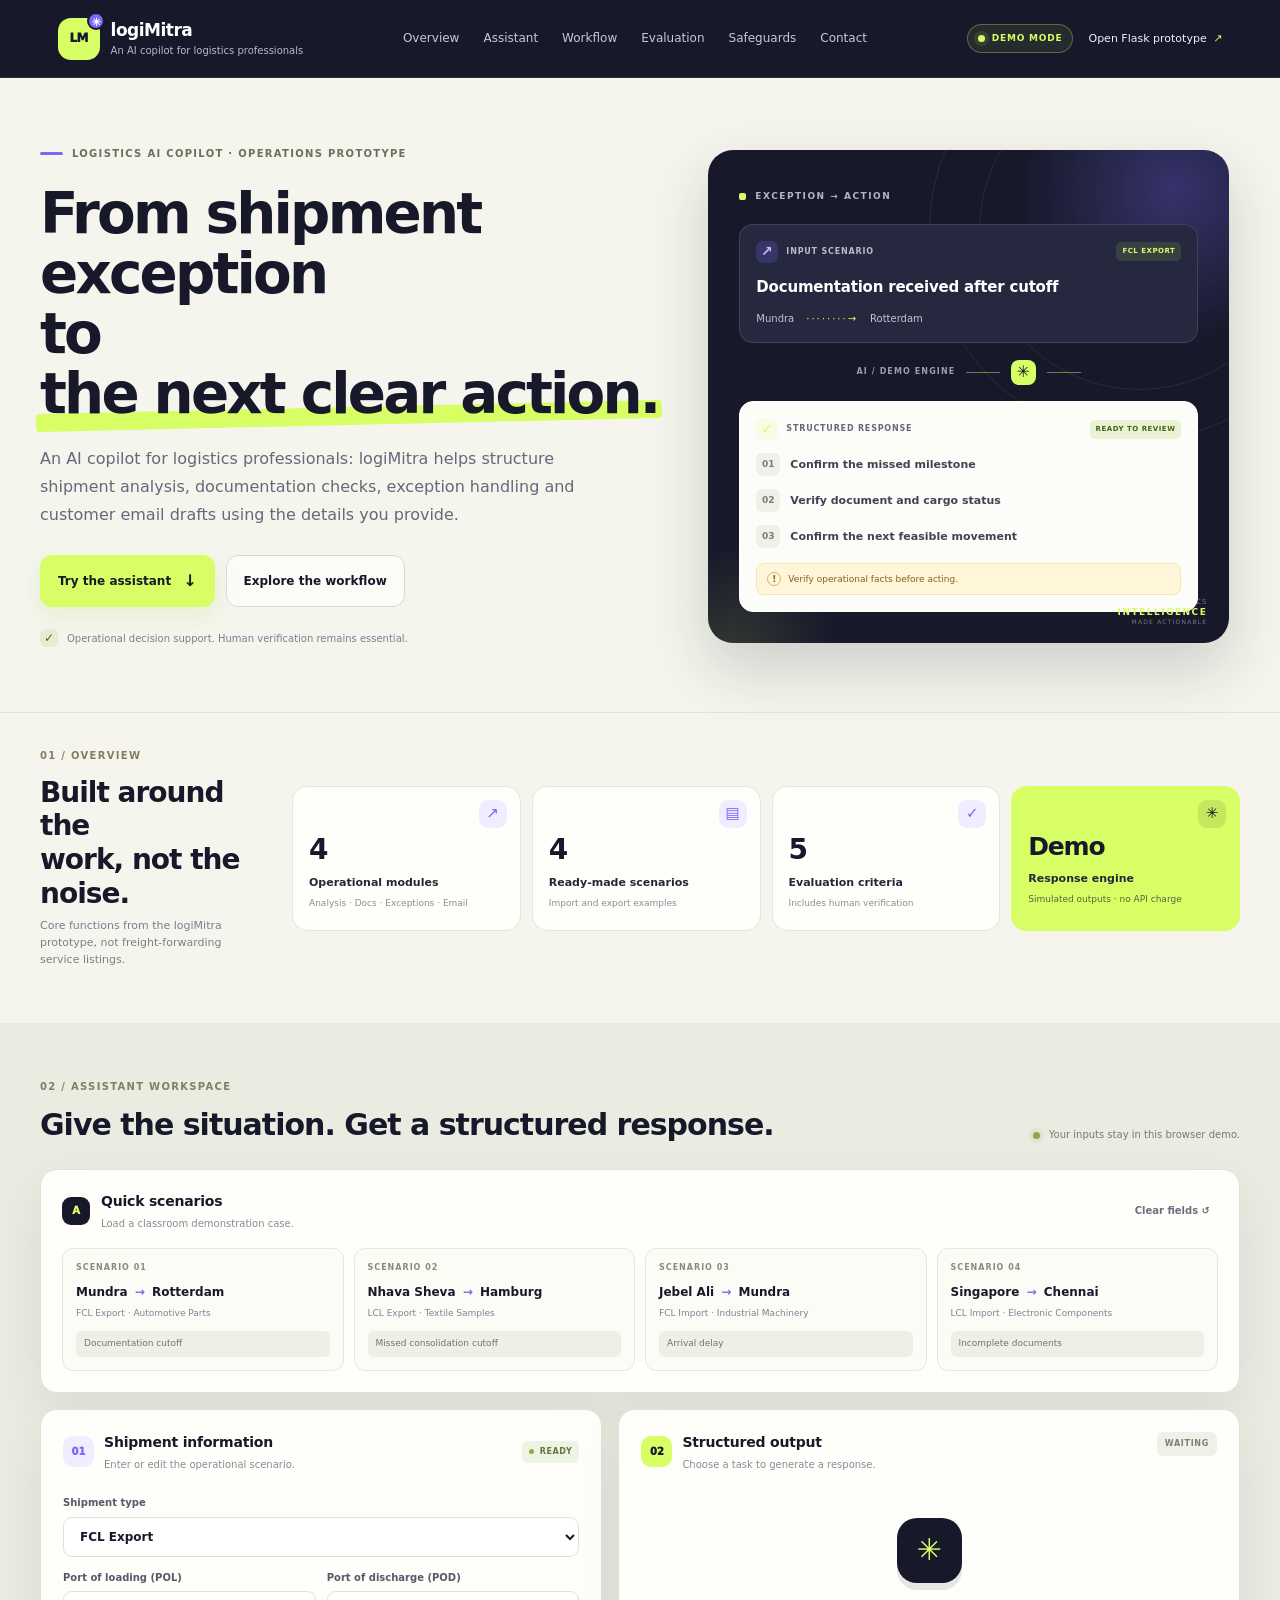
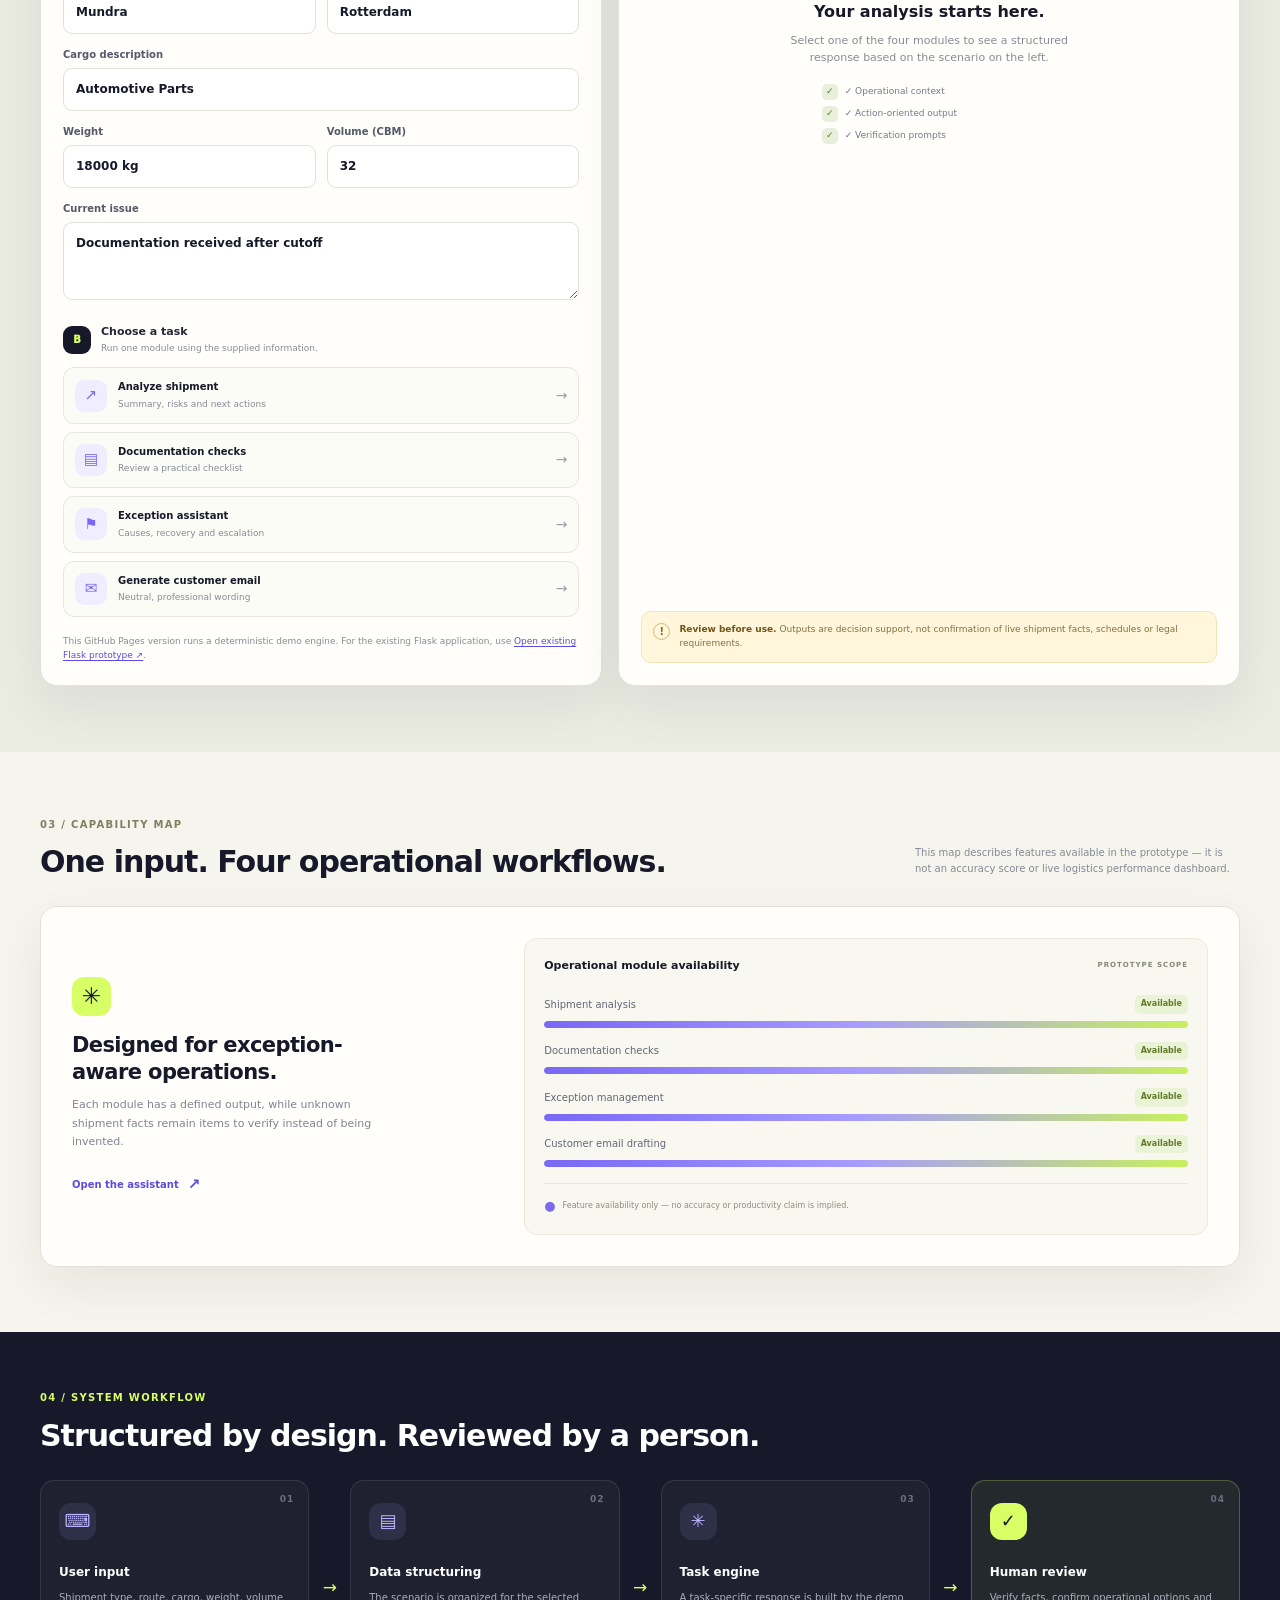
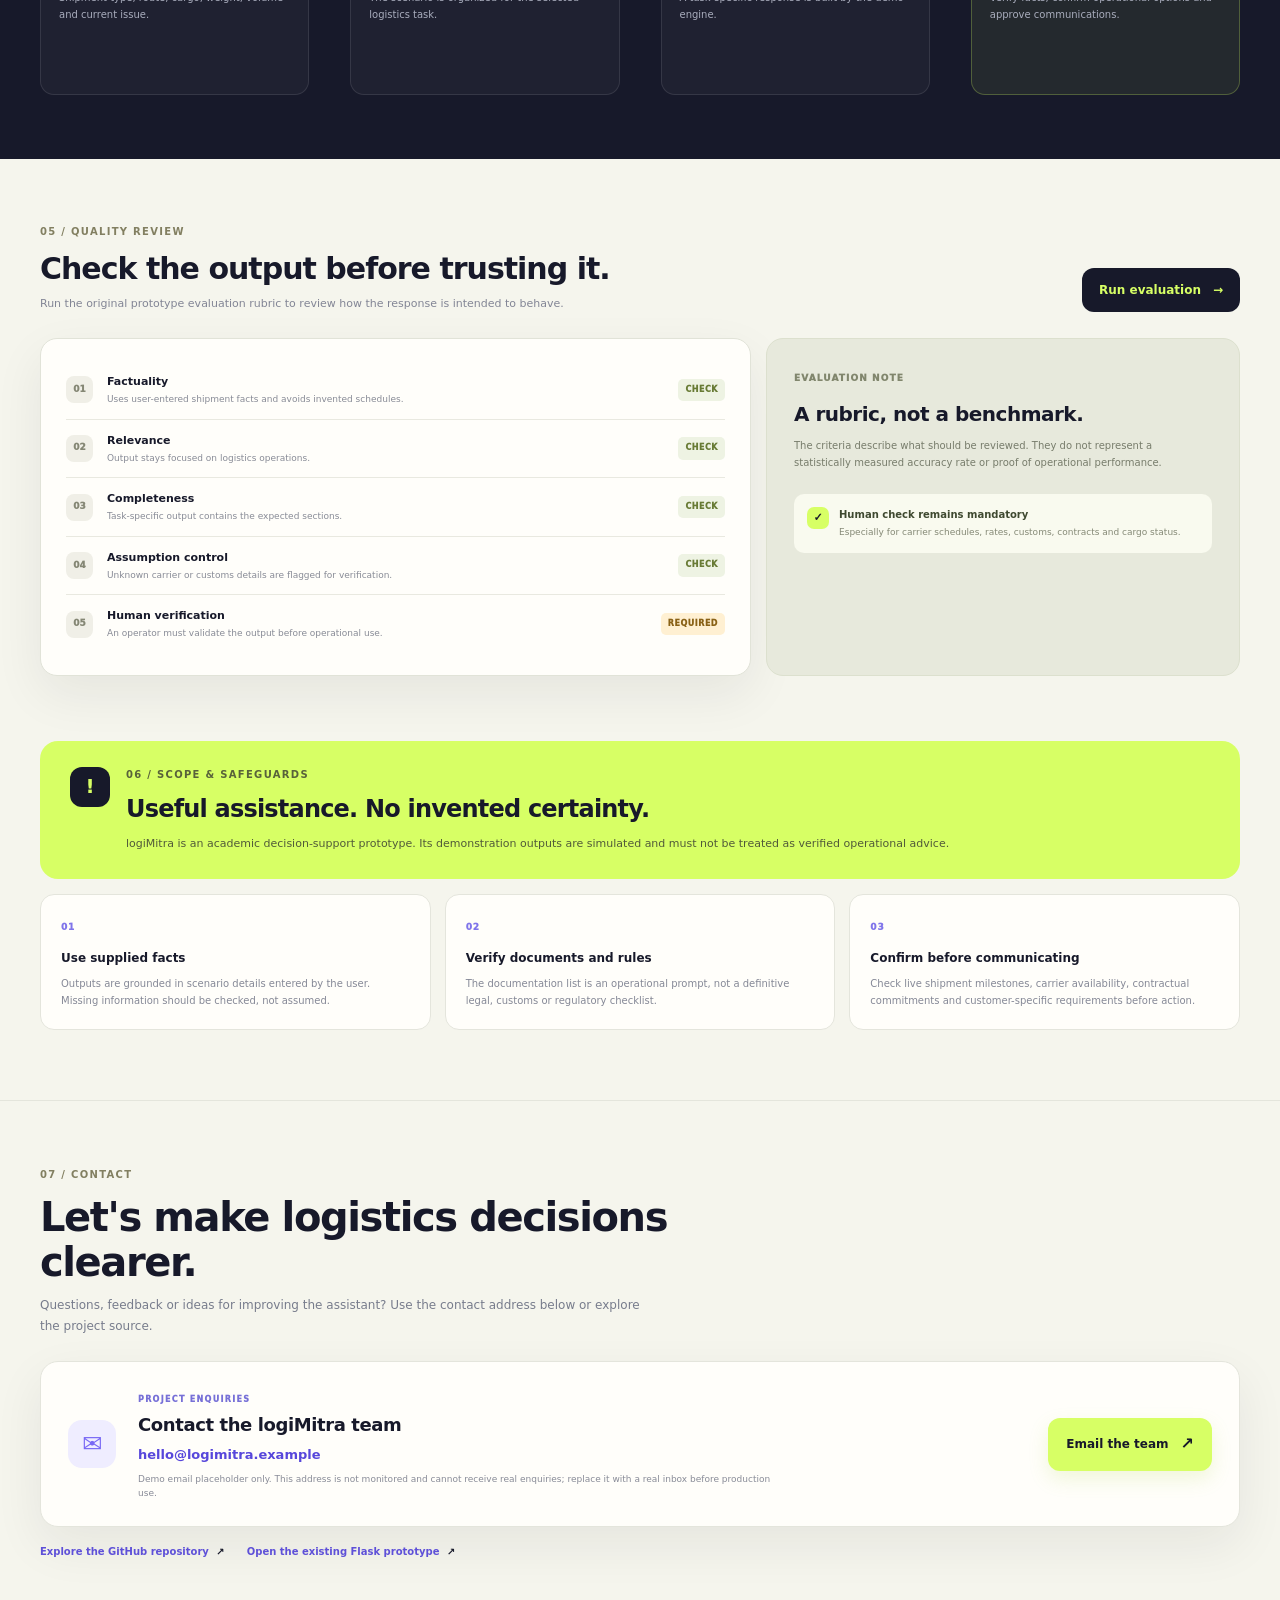
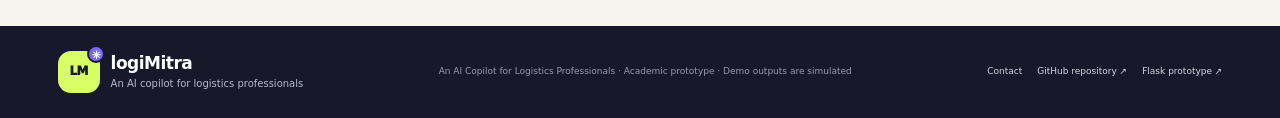
==== commit 9f5237bb: "Update logiMitra branding and add contact sectio" ====
--- a/docs/index.html
+++ b/docs/index.html
@@ -4,16 +4,16 @@
   <meta charset="utf-8">
   <meta name="viewport" content="width=device-width, initial-scale=1">
   <meta name="theme-color" content="#17192a">
-  <meta name="description" content="LogiGenAI is an academic logistics operations assistant for shipment analysis, documentation checks, exception management and customer email drafting.">
-  <title>LogiGenAI | Logistics Operations Assistant</title>
+  <meta name="description" content="logiMitra is an AI copilot for logistics professionals, supporting shipment analysis, documentation checks, exception management and customer email drafting.">
+  <title>logiMitra | An AI Copilot for Logistics Professionals</title>
   <link rel="stylesheet" href="style.css">
 </head>
 <body>
-  <a class="skip-link" href="#workspace">Skip to the LogiGenAI workspace</a>
+  <a class="skip-link" href="#workspace">Skip to the logiMitra workspace</a>
   <header class="site-header">
-    <a class="brand" href="#home" aria-label="LogiGenAI home">
-      <span class="brand-mark" aria-hidden="true"><span>LG</span><i>✳</i></span>
-      <span class="brand-copy"><strong>LogiGenAI</strong><small>Logistics operations copilot</small></span>
+    <a class="brand" href="#home" aria-label="logiMitra home">
+      <span class="brand-mark" aria-hidden="true"><span>LM</span><i>✳</i></span>
+      <span class="brand-copy"><strong>logiMitra</strong><small>An AI copilot for logistics professionals</small></span>
     </a>
     <nav class="main-nav" aria-label="Main navigation">
       <a href="#overview">Overview</a>
@@ -21,19 +21,20 @@
       <a href="#workflow">Workflow</a>
       <a href="#evaluation">Evaluation</a>
       <a href="#safeguards">Safeguards</a>
+      <a href="#contact">Contact</a>
     </nav>
     <div class="header-actions">
       <span class="mode-pill"><span class="pulse-dot"></span> DEMO MODE</span>
-      <a class="header-link" href="https://logigenai-logistics-assistant.onrender.com" target="_blank" rel="noopener">Open Flask app <span aria-hidden="true">↗</span></a>
+      <a class="header-link" href="https://logigenai-logistics-assistant.onrender.com" target="_blank" rel="noopener">Open Flask prototype <span aria-hidden="true">↗</span></a>
     </div>
   </header>
 
   <main>
     <section class="hero section-wrap" id="home">
       <div class="hero-copy">
-        <div class="eyebrow"><span class="eyebrow-line"></span> LEARNING BLOCK 1 · GENAI LOGISTICS PROTOTYPE</div>
+        <div class="eyebrow"><span class="eyebrow-line"></span> LOGISTICS AI COPILOT · OPERATIONS PROTOTYPE</div>
         <h1>From shipment exception<br>to <em>the next clear action.</em></h1>
-        <p class="hero-lead">LogiGenAI supports logistics teams with structured shipment analysis, documentation checks, exception handling and customer email drafts — using the details you provide.</p>
+        <p class="hero-lead">An AI copilot for logistics professionals: logiMitra helps structure shipment analysis, documentation checks, exception handling and customer email drafts using the details you provide.</p>
         <div class="hero-buttons">
           <a class="btn btn-primary" href="#workspace">Try the assistant <span aria-hidden="true">↓</span></a>
           <a class="btn btn-secondary" href="#workflow">Explore the workflow</a>
@@ -61,7 +62,7 @@
     </section>
 
     <section class="metric-strip section-wrap" id="overview" aria-label="Prototype capability overview">
-      <div class="metric-intro"><span class="section-index">01 / OVERVIEW</span><h2>Built around the<br>work, not the noise.</h2><p>Core functions from the LogiGenAI prototype, not freight-forwarding service listings.</p></div>
+      <div class="metric-intro"><span class="section-index">01 / OVERVIEW</span><h2>Built around the<br>work, not the noise.</h2><p>Core functions from the logiMitra prototype, not freight-forwarding service listings.</p></div>
       <div class="metrics-grid">
         <article class="metric-card"><div class="metric-symbol">↗</div><strong>4</strong><span>Operational modules</span><small>Analysis · Docs · Exceptions · Email</small></article>
         <article class="metric-card"><div class="metric-symbol">▤</div><strong>4</strong><span>Ready-made scenarios</span><small>Import and export examples</small></article>
@@ -107,7 +108,7 @@
               <button class="task-button" type="button" data-task="exception"><span class="task-icon">⚑</span><span><b>Exception assistant</b><small>Causes, recovery and escalation</small></span><i>→</i></button>
               <button class="task-button" type="button" data-task="email"><span class="task-icon">✉</span><span><b>Generate customer email</b><small>Neutral, professional wording</small></span><i>→</i></button>
             </div>
-            <p class="form-footnote">This GitHub Pages version runs a deterministic demo engine. For the existing Flask application, use <a href="https://logigenai-logistics-assistant.onrender.com" target="_blank" rel="noopener">Open LogiGenAI ↗</a>.</p>
+            <p class="form-footnote">This GitHub Pages version runs a deterministic demo engine. For the existing Flask application, use <a href="https://logigenai-logistics-assistant.onrender.com" target="_blank" rel="noopener">Open existing Flask prototype ↗</a>.</p>
           </form>
         </section>
 
@@ -164,19 +165,42 @@
     </section>
 
     <section class="safeguards-section section-wrap" id="safeguards">
-      <div class="safeguard-banner"><div class="safeguard-icon">!</div><div><span class="section-index">06 / SCOPE & SAFEGUARDS</span><h2>Useful assistance. No invented certainty.</h2><p>LogiGenAI is an academic decision-support prototype. Its demonstration outputs are simulated and must not be treated as verified operational advice.</p></div></div>
+      <div class="safeguard-banner"><div class="safeguard-icon">!</div><div><span class="section-index">06 / SCOPE & SAFEGUARDS</span><h2>Useful assistance. No invented certainty.</h2><p>logiMitra is an academic decision-support prototype. Its demonstration outputs are simulated and must not be treated as verified operational advice.</p></div></div>
       <div class="safeguard-grid">
         <article><span>01</span><h3>Use supplied facts</h3><p>Outputs are grounded in scenario details entered by the user. Missing information should be checked, not assumed.</p></article>
         <article><span>02</span><h3>Verify documents and rules</h3><p>The documentation list is an operational prompt, not a definitive legal, customs or regulatory checklist.</p></article>
         <article><span>03</span><h3>Confirm before communicating</h3><p>Check live shipment milestones, carrier availability, contractual commitments and customer-specific requirements before action.</p></article>
       </div>
     </section>
+
+
+    <section class="contact-section section-wrap" id="contact">
+      <div class="contact-intro">
+        <span class="section-index">07 / CONTACT</span>
+        <h2>Let's make logistics decisions clearer.</h2>
+        <p>Questions, feedback or ideas for improving the assistant? Use the contact address below or explore the project source.</p>
+      </div>
+      <div class="contact-card panel">
+        <div class="contact-card-icon" aria-hidden="true">✉</div>
+        <div class="contact-card-copy">
+          <span class="contact-label">PROJECT ENQUIRIES</span>
+          <h3>Contact the logiMitra team</h3>
+          <a class="contact-email" href="mailto:hello@logimitra.example?subject=Enquiry%20for%20logiMitra">hello@logimitra.example</a>
+          <p class="contact-note">Demo email placeholder only. This address is not monitored and cannot receive real enquiries; replace it with a real inbox before production use.</p>
+        </div>
+        <a class="btn btn-primary contact-button" href="mailto:hello@logimitra.example?subject=Enquiry%20for%20logiMitra">Email the team <span aria-hidden="true">↗</span></a>
+      </div>
+      <div class="contact-links">
+        <a href="https://github.com/azharmohammad950-star/logigenai-logistics-assistant" target="_blank" rel="noopener">Explore the GitHub repository <span aria-hidden="true">↗</span></a>
+        <a href="https://logigenai-logistics-assistant.onrender.com" target="_blank" rel="noopener">Open the existing Flask prototype <span aria-hidden="true">↗</span></a>
+      </div>
+    </section>
   </main>
 
   <footer class="site-footer">
-    <a class="brand footer-brand" href="#home"><span class="brand-mark" aria-hidden="true"><span>LG</span><i>✳</i></span><span class="brand-copy"><strong>LogiGenAI</strong><small>Logistics operations copilot</small></span></a>
-    <p>Academic prototype · Demo outputs are simulated · Human verification required</p>
-    <div><a href="https://github.com/azharmohammad950-star/logigenai-logistics-assistant" target="_blank" rel="noopener">GitHub repository ↗</a><a href="https://logigenai-logistics-assistant.onrender.com" target="_blank" rel="noopener">Existing Flask app ↗</a></div>
+    <a class="brand footer-brand" href="#home"><span class="brand-mark" aria-hidden="true"><span>LM</span><i>✳</i></span><span class="brand-copy"><strong>logiMitra</strong><small>An AI copilot for logistics professionals</small></span></a>
+    <p>An AI Copilot for Logistics Professionals · Academic prototype · Demo outputs are simulated</p>
+    <div><a href="#contact">Contact</a><a href="https://github.com/azharmohammad950-star/logigenai-logistics-assistant" target="_blank" rel="noopener">GitHub repository ↗</a><a href="https://logigenai-logistics-assistant.onrender.com" target="_blank" rel="noopener">Flask prototype ↗</a></div>
   </footer>
   <script src="script.js"></script>
 </body>
--- a/docs/style.css
+++ b/docs/style.css
@@ -1 +1,21 @@
 :root{--ink:#17192a;--ink-soft:#292d43;--paper:#f5f5ed;--surface:#fffefa;--lime:#d7ff65;--lime-deep:#b7e744;--violet:#7868f5;--violet-pale:#efedff;--text:#242738;--muted:#727789;--line:#e4e5dc;--amber:#fbce69;--shadow:0 18px 50px rgba(23,25,42,.07);--radius:20px}*{box-sizing:border-box}html{scroll-behavior:smooth;scroll-padding-top:100px}body{margin:0;background:var(--paper);color:var(--text);font-family:Inter,ui-sans-serif,system-ui,-apple-system,"Segoe UI",Arial,sans-serif;font-size:14px;line-height:1.55}a{color:inherit;text-decoration:none}button,input,select,textarea{font:inherit}button{cursor:pointer}.skip-link{position:absolute;left:12px;top:-50px;z-index:100;background:var(--lime);padding:10px 14px;border-radius:8px}.skip-link:focus{top:12px}.site-header{min-height:78px;background:var(--ink);color:#fff;display:flex;align-items:center;justify-content:space-between;gap:25px;padding:14px max(4.5%,calc((100% - 1320px)/2));position:sticky;top:0;z-index:20;border-bottom:1px solid rgba(255,255,255,.1)}.brand{display:inline-flex;align-items:center;gap:11px;min-width:210px}.brand-mark{position:relative;display:grid;place-items:center;width:42px;height:42px;border-radius:13px;background:var(--lime);color:var(--ink);font-weight:950;font-size:12px;letter-spacing:-.8px}.brand-mark i{position:absolute;right:-5px;top:-6px;width:18px;height:18px;background:var(--violet);color:#fff;border:2px solid var(--ink);font-style:normal;font-size:11px;display:grid;place-items:center;border-radius:50%}.brand-copy{display:flex;flex-direction:column;line-height:1.25}.brand-copy strong{font-size:17px;letter-spacing:-.5px}.brand-copy small{font-size:10px;color:#b6bac8;margin-top:4px}.main-nav{display:flex;align-items:center;justify-content:center;gap:24px}.main-nav a{font-size:12px;color:#c7c9d3;transition:color .2s}.main-nav a:hover,.main-nav a:focus{color:var(--lime)}.header-actions{display:flex;align-items:center;gap:15px;white-space:nowrap}.mode-pill{display:inline-flex;align-items:center;gap:7px;border:1px solid rgba(215,255,101,.3);background:rgba(215,255,101,.08);color:var(--lime);padding:7px 10px;border-radius:30px;font-size:9px;font-weight:900;letter-spacing:.8px}.pulse-dot{display:inline-block;width:7px;height:7px;background:var(--lime);border-radius:100%;box-shadow:0 0 0 4px rgba(215,255,101,.1)}.header-link{font-size:11px;color:#f2f2f5}.header-link span{color:var(--lime);margin-left:3px}.section-wrap{max-width:1320px;margin-inline:auto;padding-inline:40px}.hero{display:grid;grid-template-columns:1.02fr .98fr;align-items:center;gap:50px;padding-top:68px;padding-bottom:65px}.eyebrow,.section-index{display:flex;align-items:center;gap:9px;color:#6c7058;font-size:10px;letter-spacing:1.3px;font-weight:900}.eyebrow-line{width:23px;height:3px;background:var(--violet);display:inline-block;border-radius:3px}.hero h1{font-size:clamp(38px,4.4vw,62px);line-height:1.07;letter-spacing:-2.8px;margin:22px 0 20px;color:var(--ink);font-weight:780}.hero h1 em{font-style:normal;position:relative;z-index:0;white-space:nowrap}.hero h1 em:after{content:"";position:absolute;z-index:-1;left:-4px;right:-4px;height:18px;bottom:1px;background:var(--lime);transform:rotate(-1.3deg);border-radius:4px}.hero-lead{font-size:16px;line-height:1.75;color:#64697a;max-width:560px;margin:0}.hero-buttons{display:flex;gap:11px;flex-wrap:wrap;margin-top:26px}.btn{display:inline-flex;justify-content:center;align-items:center;gap:12px;border-radius:12px;padding:13px 17px;font-size:12px;font-weight:850;border:1px solid transparent;transition:transform .15s,box-shadow .15s}.btn:hover{transform:translateY(-1px)}.btn-primary{background:var(--lime);color:var(--ink);box-shadow:0 8px 19px rgba(172,211,71,.18)}.btn-primary span{font-size:16px}.btn-secondary{border-color:#d8d9d0;background:rgba(255,255,255,.6);color:var(--ink)}.btn-dark{background:var(--ink);color:var(--lime);border:0}.hero-footnote{display:flex;align-items:center;gap:9px;color:#7a7e8c;font-size:10px;margin-top:22px}.shield-icon{display:grid;place-items:center;width:18px;height:18px;border-radius:6px;background:#e5ecd4;color:#50671f;font-size:12px;font-weight:900}.hero-visual{min-height:485px;position:relative;isolation:isolate;background:var(--ink);border-radius:25px;overflow:hidden;padding:40px 31px 31px;box-shadow:0 25px 60px rgba(24,27,47,.18)}.hero-visual:before{content:"";position:absolute;width:310px;height:310px;right:-100px;top:-115px;border-radius:50%;background:radial-gradient(circle,rgba(120,104,245,.32),rgba(120,104,245,0) 70%);z-index:-1}.hero-visual:after{content:"";position:absolute;width:210px;height:210px;left:-80px;bottom:-110px;border-radius:50%;background:radial-gradient(circle,rgba(215,255,101,.13),transparent 70%);z-index:-1}.visual-orbit{position:absolute;border:1px solid rgba(255,255,255,.08);border-radius:50%;z-index:-1}.orbit-one{width:420px;height:420px;right:-120px;top:-130px}.orbit-two{width:320px;height:320px;right:-70px;top:-80px}.visual-kicker{font-size:9px;letter-spacing:1.5px;font-weight:900;color:#b2b5c3;display:flex;align-items:center;gap:9px;margin-bottom:20px}.tiny-square{width:7px;height:7px;background:var(--lime);border-radius:2px}.visual-card{position:relative;border:1px solid rgba(255,255,255,.12);border-radius:14px;padding:16px;background:#25283e;color:#fff}.visual-card-head{display:flex;align-items:center;gap:8px;font-size:8px;letter-spacing:.8px;color:#b7bbca;font-weight:800}.mini-icon{width:22px;height:22px;display:grid;place-items:center;border-radius:7px;background:rgba(120,104,245,.22);color:#c3bcff;font-size:14px}.mini-lime{background:rgba(215,255,101,.13);color:var(--lime)}.visual-tag,.status-label{margin-left:auto;border-radius:5px;padding:4px 6px;background:rgba(215,255,101,.11);color:var(--lime);font-size:7px;letter-spacing:.5px}.visual-input>b{display:block;margin:13px 0 12px;font-size:15px;letter-spacing:-.2px}.visual-route{display:flex;align-items:center;gap:12px;font-size:10px;color:#c3c6d0}.visual-route i{font-style:normal;color:var(--lime);letter-spacing:2px}.connector{display:flex;justify-content:center;align-items:center;gap:11px;height:58px;color:#999db0;font-size:8px;letter-spacing:1.1px;font-weight:850}.connector i{height:1px;width:34px;background:rgba(215,255,101,.45)}.connector b{display:grid;place-items:center;width:25px;height:25px;border-radius:8px;background:var(--lime);color:var(--ink);font-size:16px}.visual-output{background:#fcfcf8;color:var(--ink);border-color:#fff}.visual-output .visual-card-head{color:#666a78}.status-label{background:#eaf4d5;color:#48631b}.output-line{display:flex;align-items:center;gap:10px;margin-top:13px;font-size:11px;font-weight:680;color:#404354}.line-number{display:grid;place-items:center;width:24px;height:23px;background:#eff0e8;border-radius:6px;color:#7a7d6e;font-size:9px;font-weight:900}.visual-note{display:flex;align-items:center;gap:7px;font-size:9px;color:#85621c;background:#fff5d9;border:1px solid #f4e4b5;padding:8px 10px;border-radius:8px;margin-top:15px}.visual-note span{display:grid;place-items:center;border:1px solid #d4b66a;width:14px;height:14px;border-radius:50%;font-size:9px;font-weight:900}.visual-stamp{position:absolute;right:22px;bottom:18px;display:flex;flex-direction:column;align-items:end;color:rgba(255,255,255,.42);line-height:1.25;letter-spacing:1px}.visual-stamp span{font-size:7px}.visual-stamp b{font-size:9px;color:var(--lime);letter-spacing:1.5px}.visual-stamp small{font-size:6px;letter-spacing:1.2px}.metric-strip{padding-top:35px;padding-bottom:55px;border-top:1px solid #e2e3da;display:grid;grid-template-columns:220px 1fr;gap:32px;align-items:center}.metric-intro h2,.section-heading h2{font-size:28px;line-height:1.2;letter-spacing:-1px;color:var(--ink);margin:12px 0 7px}.metric-intro p{margin:0;font-size:11px;color:#7b7e89;line-height:1.55}.section-index{color:#827f61}.metrics-grid{display:grid;grid-template-columns:repeat(4,1fr);gap:11px}.metric-card{position:relative;min-height:145px;background:var(--surface);border:1px solid var(--line);border-radius:15px;padding:16px}.metric-symbol{position:absolute;right:13px;top:13px;width:28px;height:28px;border-radius:9px;display:grid;place-items:center;background:var(--violet-pale);color:var(--violet);font-size:15px}.metric-card>strong{display:block;font-size:28px;letter-spacing:-1.2px;color:var(--ink);margin-top:25px}.metric-card>span{display:block;font-size:11px;font-weight:850;margin-top:3px}.metric-card>small{display:block;font-size:9px;line-height:1.4;color:#8a8d98;margin-top:6px}.metric-mode{background:var(--lime);border-color:var(--lime)}.metric-mode .metric-symbol{background:rgba(23,25,42,.1);color:var(--ink)}.metric-mode>strong{font-size:25px}.metric-mode>small{color:#5b613f}.workspace-section{padding-top:56px;padding-bottom:66px;background:#eaece2;max-width:none;padding-left:max(40px,calc((100% - 1240px)/2));padding-right:max(40px,calc((100% - 1240px)/2))}.section-heading{display:flex;align-items:end;justify-content:space-between;gap:22px;margin-bottom:26px}.section-heading h2{font-size:30px;margin-bottom:0}.workspace-hint{display:flex;align-items:center;gap:9px;color:#767b6f;font-size:10px}.workspace-hint .pulse-dot{background:#8aa846;box-shadow:0 0 0 4px rgba(138,168,70,.12)}.panel{background:var(--surface);border:1px solid #e1e3d8;border-radius:17px;box-shadow:var(--shadow)}.scenario-panel{padding:21px;margin-bottom:16px}.scenario-panel-title,.scenario-panel-title>div{display:flex;align-items:center;gap:11px}.scenario-panel-title{justify-content:space-between;margin-bottom:17px}.panel-step{display:grid;place-items:center;flex-shrink:0;width:28px;height:28px;border-radius:9px;background:var(--ink);color:var(--lime);font-size:10px;font-weight:950}.scenario-panel-title h3,.panel-title h3{font-size:14px;color:var(--ink);margin:0;letter-spacing:-.2px}.scenario-panel-title p,.panel-title p{color:#888b96;font-size:10px;margin:3px 0 0}.btn-text{border:0;background:transparent;color:#6d6f7d;font-size:10px;font-weight:800;padding:8px}.btn-text:hover{color:var(--violet)}.scenario-grid{display:grid;grid-template-columns:repeat(4,1fr);gap:10px}.scenario-card{border:1px solid #e7e7df;border-radius:11px;background:#fcfcf7;text-align:left;padding:13px;transition:transform .15s,border-color .15s,background .15s}.scenario-card:hover,.scenario-card:focus,.scenario-card.selected{transform:translateY(-2px);border-color:#a9a0ff;background:#fff}.scenario-number{display:block;font-size:8px;letter-spacing:1px;font-weight:900;color:#898b7a}.scenario-card strong{display:block;font-size:12px;color:var(--ink);margin-top:9px}.scenario-card strong i{font-style:normal;color:#7b6cf5;margin:0 3px}.scenario-card small{display:block;font-size:9px;color:#7f8290;margin-top:5px}.scenario-issue{display:block;border-radius:6px;padding:6px 8px;background:#f0efe7;color:#777462;font-size:9px;margin-top:10px}.workspace-grid{display:grid;grid-template-columns:minmax(0,.95fr) minmax(0,1.05fr);gap:16px;align-items:stretch}.input-panel,.result-panel{padding:22px;min-width:0}.panel-title{display:flex;align-items:center;gap:10px;min-width:0}.panel-icon{width:31px;height:31px;border-radius:10px;background:var(--violet-pale);color:var(--violet);display:grid;place-items:center;font-size:10px;font-weight:950;flex-shrink:0}.panel-icon-lime{background:var(--lime);color:var(--ink)}.panel-title>div:nth-child(2){min-width:0}.ready-chip{margin-left:auto;display:inline-flex;align-items:center;gap:6px;background:#eef4e3;color:#647543;border-radius:6px;padding:5px 7px;font-size:8px;letter-spacing:.6px;font-weight:900}.ready-chip span{width:5px;height:5px;border-radius:100%;background:#8ead4a}.input-panel form{margin-top:23px}label{display:block;font-size:10px;font-weight:850;color:#55596a;margin-bottom:13px}input,select,textarea{width:100%;display:block;margin-top:6px;border:1px solid #e0e2d9;background:#fff;border-radius:9px;padding:11px 12px;color:var(--ink);font-size:12px;outline:none;transition:border-color .15s,box-shadow .15s}input:focus,select:focus,textarea:focus{border-color:#8d80f7;box-shadow:0 0 0 3px rgba(120,104,245,.12)}textarea{resize:vertical;min-height:78px;line-height:1.5}.form-two{display:grid;grid-template-columns:1fr 1fr;gap:11px}.module-label{display:flex;align-items:center;gap:10px;margin-top:23px;margin-bottom:11px}.module-label b{display:block;font-size:11px}.module-label small{display:block;color:#888b96;font-size:9px;margin-top:2px}.task-buttons{display:grid;gap:8px}.task-button{width:100%;display:flex;align-items:center;gap:11px;text-align:left;padding:11px;border-radius:11px;border:1px solid #e7e7df;background:#fcfcf7;color:var(--ink);transition:background .15s,border-color .15s,transform .15s}.task-button:hover,.task-button:focus{background:#f7f6ff;border-color:#b6afff;transform:translateX(2px)}.task-icon{display:grid;place-items:center;flex-shrink:0;width:32px;height:32px;border-radius:9px;background:var(--violet-pale);color:var(--violet);font-size:15px}.task-button>span:nth-child(2){display:block;min-width:0}.task-button b{display:block;font-size:10px}.task-button small{display:block;font-size:9px;color:#888b96;margin-top:3px}.task-button>i{font-size:14px;font-style:normal;margin-left:auto;color:#9c9eaa}.form-footnote{font-size:9px;color:#888b96;line-height:1.6;margin:17px 0 0}.form-footnote a{color:#5b4de3;text-decoration:underline;text-underline-offset:2px}.result-panel{display:flex;flex-direction:column;min-height:100%}.result-head{display:flex;align-items:start;justify-content:space-between;gap:10px}.result-mode{font-size:8px;font-weight:900;letter-spacing:.7px;padding:6px 8px;border-radius:7px;background:#eff0e8;color:#7d806e;white-space:nowrap}.result-mode.demo-ready{background:#e8f1d5;color:#4a631c}.result-mode.processing{background:#efedff;color:#6353d3}.output-body{flex:1;min-height:370px;margin-top:20px}.empty-state{text-align:center;max-width:330px;margin:26px auto}.empty-graphic{display:grid;place-items:center;width:65px;height:65px;border-radius:20px;background:var(--ink);color:var(--lime);font-size:30px;margin:0 auto 17px;box-shadow:0 7px 0 rgba(23,25,42,.1)}.empty-state h4{font-size:16px;color:var(--ink);margin:0}.empty-state p{font-size:11px;color:#888b96;margin:7px 0 18px}.empty-points{display:grid;gap:6px;text-align:left;max-width:215px;margin:0 auto}.empty-points span{font-size:9px;color:#75798b}.empty-points span:before{content:"✓";display:inline-grid;place-items:center;width:16px;height:16px;background:#e8efda;border-radius:5px;color:#647b30;font-weight:900;margin-right:7px}.result-disclaimer{display:flex;align-items:start;gap:9px;background:#fff6db;border:1px solid #f1e4b6;border-radius:10px;padding:11px;margin-top:15px}.result-disclaimer>span{display:grid;place-items:center;flex-shrink:0;width:17px;height:17px;border:1px solid #d9b957;border-radius:50%;font-size:10px;font-weight:900;color:#8f6819}.result-disclaimer p{margin:0;color:#857142;font-size:9px;line-height:1.55}.result-disclaimer b{color:#725414}.output-section-title{display:flex;align-items:center;gap:8px;color:var(--ink);font-size:11px;font-weight:900;margin:19px 0 9px}.output-section-title:before{content:"";width:3px;height:15px;background:var(--violet);border-radius:2px}.summary-box{padding:13px;border:1px solid #e6e4fc;background:#f8f7ff;border-radius:10px;font-size:11px;line-height:1.65;color:#4e5063}.risk-line{display:flex;align-items:center;justify-content:space-between;margin-top:10px;background:#f4f4eb;padding:10px 12px;border:1px solid #e4e5d8;border-radius:9px;font-size:10px;color:#6e7162}.risk-badge{font-size:9px;font-weight:950;letter-spacing:.6px;padding:5px 8px;border-radius:7px;background:#e9efda;color:#506526}.risk-badge.high{background:#fce4dd;color:#9a3525}.risk-badge.medium{background:#fff0d0;color:#895e12}.output-list{padding-left:19px;margin:0;color:#626678;font-size:10px}.output-list li{padding-left:3px;margin:8px 0;line-height:1.55}.output-bullets{list-style:disc}.docs-table-wrap{overflow-x:auto;border:1px solid #e4e5dc;border-radius:9px}.docs-table{border-collapse:collapse;width:100%;font-size:9px;min-width:380px}.docs-table th{text-align:left;background:#efefe7;color:#686c5b;font-size:8px;letter-spacing:.6px;text-transform:uppercase}.docs-table th,.docs-table td{border-bottom:1px solid #e6e7df;padding:9px;vertical-align:top}.docs-table tr:last-child td{border-bottom:0}.docs-table td:first-child{font-weight:850;color:#383b4d}.status-chip{display:inline-block;padding:3px 6px;border-radius:5px;background:#f9efd4;color:#89631d;font-size:8px;font-weight:900}.warning-box{margin-top:12px;padding:10px;border-radius:8px;background:#fff6db;color:#806322;border:1px solid #eee0ab;font-size:9px;line-height:1.55}.email-draft{white-space:pre-wrap;background:#f7f7ef;border:1px solid #e5e5d9;border-radius:9px;padding:14px;font-family:inherit;color:#505364;font-size:10px;line-height:1.7}.copy-row{display:flex;justify-content:flex-end;margin-top:8px}.copy-btn{border:1px solid #dadbce;border-radius:7px;background:#fffefa;color:#585c6b;padding:7px 10px;font-size:9px;font-weight:850}.copy-btn:hover{border-color:#9588f7;color:#5c4bd8}.evaluation-output-row{display:grid;grid-template-columns:1fr auto;gap:9px;padding:11px 0;border-bottom:1px solid #e7e7df;align-items:start}.evaluation-output-row:first-child{padding-top:0}.evaluation-output-row:last-of-type{border-bottom:0}.evaluation-output-row b{display:block;font-size:10px;color:var(--ink)}.evaluation-output-row small{display:block;font-size:9px;color:#858896;line-height:1.5;margin-top:3px}.criteria-result{font-size:8px;font-weight:950;padding:4px 7px;border-radius:6px;background:#e7efd6;color:#4c6421}.criteria-result.required{background:#fff0d2;color:#89621b}.loading-state{text-align:center;padding:50px 20px;color:#868999;font-size:11px}.loading-state span{display:block;font-size:25px;color:var(--violet);margin-bottom:9px;animation:spin 1.6s linear infinite}@keyframes spin{to{transform:rotate(360deg)}}.error-box{padding:13px;background:#fff0eb;border:1px solid #f4b4a1;border-radius:9px;color:#8f3627;font-size:10px}.capabilities-section{padding-top:65px;padding-bottom:65px}.section-side-copy{max-width:325px;margin:0 0 3px;font-size:10px;color:#858896;line-height:1.6}.capability-layout{display:grid;grid-template-columns:.75fr 1.25fr;gap:42px;padding:31px;align-items:center}.capability-mark{display:grid;place-items:center;width:39px;height:39px;border-radius:12px;background:var(--lime);color:var(--ink);font-size:23px}.capability-intro h3{font-size:21px;line-height:1.25;letter-spacing:-.6px;color:var(--ink);max-width:280px;margin:16px 0 9px}.capability-intro p{font-size:11px;color:#818492;line-height:1.7;max-width:300px}.inline-link{display:inline-flex;align-items:center;gap:9px;color:#5c4add;font-size:10px;font-weight:900;margin-top:10px}.inline-link span{font-size:15px}.capability-chart{padding:18px 19px;background:#f8f8f0;border:1px solid #e9e9dd;border-radius:13px}.chart-head{display:flex;justify-content:space-between;gap:10px;align-items:center;margin-bottom:21px}.chart-head b{font-size:11px;color:var(--ink)}.chart-head span{font-size:7px;font-weight:900;letter-spacing:1px;color:#858778}.bar-row{margin:14px 0}.bar-row>div:first-child{display:flex;justify-content:space-between;align-items:center;gap:12px;margin-bottom:7px}.bar-row span{font-size:10px;color:#626678}.bar-row b{font-size:8px;color:#627b2a;background:#eaf3d5;padding:3px 6px;border-radius:5px}.bar-track{height:7px;border-radius:8px;background:#e5e6da;overflow:hidden}.bar-track span{height:100%;display:block;border-radius:8px;background:linear-gradient(90deg,#7868f5 0%,#a79bff 48%,#c8f05e 100%)}.chart-footnote{display:flex;align-items:center;gap:7px;border-top:1px solid #e6e7dc;padding-top:12px;font-size:8px;color:#8a8d7e;margin-top:16px}.chart-footnote span{font-size:13px;color:#7c6bef}.workflow-section{background:var(--ink);color:#fff;padding-top:58px;padding-bottom:64px;max-width:none;padding-left:max(40px,calc((100% - 1240px)/2));padding-right:max(40px,calc((100% - 1240px)/2))}.workflow-section .section-index{color:var(--lime)}.workflow-section .section-heading h2{color:#fff}.workflow-steps{display:grid;grid-template-columns:1fr 25px 1fr 25px 1fr 25px 1fr;gap:8px;align-items:center}.workflow-step{height:100%;min-height:215px;position:relative;padding:22px 18px;border:1px solid rgba(255,255,255,.1);border-radius:14px;background:rgba(255,255,255,.035)}.workflow-step-final{background:rgba(215,255,101,.07);border-color:rgba(215,255,101,.25)}.workflow-num{position:absolute;right:14px;top:12px;color:#6a6e82;font-size:9px;font-weight:900;letter-spacing:1px}.workflow-icon{display:grid;place-items:center;width:37px;height:37px;border-radius:12px;background:#2d3046;color:#bdb4ff;font-size:18px;margin-bottom:23px}.workflow-step-final .workflow-icon{background:var(--lime);color:var(--ink)}.workflow-step h3{font-size:12px;margin:0 0 8px}.workflow-step p{font-size:10px;line-height:1.7;color:#a9adbd;margin:0}.workflow-arrow{display:grid;place-items:center;color:var(--lime);font-size:17px}.evaluation-section{padding-top:65px;padding-bottom:65px}.evaluation-section .section-heading{align-items:end}.evaluation-section .section-heading h2{margin-bottom:8px}.section-lead{font-size:11px;color:#828595;margin:0}.evaluation-layout{display:grid;grid-template-columns:1.2fr .8fr;gap:15px}.evaluation-list{padding:22px 25px}.evaluation-static-row{display:grid;grid-template-columns:29px 1fr auto;align-items:center;gap:12px;padding:12px 0;border-bottom:1px solid #e9e9e0}.evaluation-static-row:last-child{border-bottom:0}.evaluation-check{display:grid;place-items:center;width:27px;height:27px;background:#f0efe7;border-radius:8px;color:#858775;font-size:9px;font-weight:950}.evaluation-static-row b{display:block;font-size:11px;color:var(--ink)}.evaluation-static-row small{display:block;font-size:9px;color:#888b96;margin-top:3px;line-height:1.5}.criteria-label{font-size:8px;letter-spacing:.5px;font-weight:950;color:#687b35;background:#eef3e3;padding:5px 7px;border-radius:5px}.criteria-human{color:#8a6217;background:#fff0d2}.evaluation-aside{padding:27px;border-radius:17px;background:#e7e9dc;border:1px solid #dce0ce}.aside-eyebrow{font-size:9px;font-weight:950;letter-spacing:1.1px;color:#81866d}.evaluation-aside h3{font-size:20px;letter-spacing:-.5px;line-height:1.25;color:var(--ink);margin:14px 0 8px}.evaluation-aside>p{font-size:10px;color:#777c6b;line-height:1.7}.eval-badge{display:flex;gap:10px;align-items:start;background:#f9faef;padding:13px;border-radius:10px;margin-top:23px}.eval-badge>span{display:grid;place-items:center;flex-shrink:0;width:22px;height:22px;background:var(--lime);border-radius:7px;color:var(--ink);font-size:11px;font-weight:950}.eval-badge b{font-size:10px;display:block;color:#3f4930}.eval-badge small{display:block;font-size:9px;line-height:1.55;color:#858976;margin-top:4px}.safeguards-section{padding-bottom:70px}.safeguard-banner{display:flex;gap:16px;align-items:start;background:var(--lime);border-radius:18px;padding:26px 30px}.safeguard-icon{display:grid;place-items:center;flex-shrink:0;width:40px;height:40px;border-radius:12px;background:var(--ink);color:var(--lime);font-size:20px;font-weight:900}.safeguard-banner .section-index{color:#58623a}.safeguard-banner h2{font-size:24px;letter-spacing:-.8px;color:var(--ink);margin:9px 0 6px}.safeguard-banner p{font-size:11px;color:#515a39;margin:0;max-width:830px;line-height:1.7}.safeguard-grid{display:grid;grid-template-columns:repeat(3,1fr);gap:14px;margin-top:15px}.safeguard-grid article{border:1px solid var(--line);border-radius:14px;padding:20px;background:var(--surface)}.safeguard-grid article>span{font-size:9px;color:#8075ea;font-weight:950;letter-spacing:.8px}.safeguard-grid h3{font-size:12px;color:var(--ink);margin:12px 0 7px}.safeguard-grid p{font-size:10px;line-height:1.7;color:#858896;margin:0}.site-footer{display:flex;align-items:center;justify-content:space-between;gap:20px;background:var(--ink);color:#fff;padding:25px max(4.5%,calc((100% - 1320px)/2))}.footer-brand{min-width:190px}.footer-brand .brand-mark{background:var(--lime)}.site-footer p{font-size:9px;color:#989caf;text-align:center}.site-footer>div{display:flex;gap:15px;white-space:nowrap}.site-footer>div a{font-size:9px;color:#d4d6df}.site-footer>div a:hover{color:var(--lime)}@media(max-width:1120px){.site-header{gap:15px;padding-inline:25px}.brand{min-width:auto}.main-nav{gap:13px}.header-link{display:none}.section-wrap{padding-inline:28px}.hero{gap:27px}.hero h1{font-size:clamp(36px,4vw,51px)}.hero-visual{padding-inline:22px}.metric-strip{grid-template-columns:190px 1fr;gap:20px}.metrics-grid{gap:7px}.metric-card{padding:12px}.workspace-section,.workflow-section{padding-inline:28px}.workflow-steps{grid-template-columns:1fr 16px 1fr 16px 1fr 16px 1fr;gap:5px}.workflow-step{padding:18px 12px}.site-footer{padding-inline:25px}}@media(max-width:850px){.site-header{flex-wrap:wrap;padding:12px 20px}.main-nav{order:3;width:100%;justify-content:flex-start;overflow-x:auto;padding:6px 0 2px}.main-nav a{white-space:nowrap}.header-actions{margin-left:auto}.hero{grid-template-columns:1fr;padding-top:48px;padding-bottom:45px}.hero-copy{max-width:690px}.hero-visual{min-height:450px}.metric-strip{grid-template-columns:1fr;gap:18px;padding-top:28px}.metric-intro h2 br{display:none}.metric-intro h2{font-size:25px}.workspace-grid{grid-template-columns:1fr}.result-panel{min-height:470px}.section-heading{align-items:start;flex-direction:column;gap:12px}.scenario-grid{grid-template-columns:repeat(2,1fr)}.capability-layout{grid-template-columns:1fr;gap:20px}.workflow-steps{grid-template-columns:1fr 20px 1fr;row-gap:12px}.workflow-steps .workflow-arrow:nth-of-type(4){display:none}.workflow-step{min-height:185px}.evaluation-layout{grid-template-columns:1fr}.evaluation-section .section-heading{flex-direction:row;align-items:end}.evaluation-section .section-heading .btn{white-space:nowrap}.site-footer{flex-wrap:wrap}.site-footer p{order:3;width:100%;text-align:left;margin:0}}@media(max-width:560px){.section-wrap{padding-inline:17px}.site-header{padding-inline:17px}.brand-mark{width:36px;height:36px}.brand-copy strong{font-size:15px}.brand-copy small{font-size:9px}.header-actions .mode-pill{font-size:8px;padding:6px 8px}.main-nav{gap:18px}.main-nav a{font-size:11px}.hero{padding-top:37px}.hero h1{font-size:40px;letter-spacing:-2px}.hero-lead{font-size:14px}.hero-visual{padding:26px 16px;min-height:420px}.visual-input>b{font-size:13px}.visual-card-head{font-size:7px}.visual-stamp{right:13px}.metric-strip{padding-bottom:36px}.metrics-grid{grid-template-columns:repeat(2,1fr)}.metric-card{min-height:132px}.workspace-section,.workflow-section{padding-inline:17px}.workspace-section{padding-top:42px}.section-heading h2{font-size:25px}.scenario-panel{padding:14px}.scenario-grid{gap:7px}.scenario-card{padding:10px}.scenario-card strong{font-size:10px}.scenario-card small,.scenario-issue{font-size:8px}.input-panel,.result-panel{padding:15px}.form-two{gap:8px}.task-button{padding:10px 8px}.task-button small{font-size:8px}.capabilities-section,.evaluation-section{padding-top:43px;padding-bottom:43px}.capability-layout{padding:17px}.chart-head{align-items:start;flex-direction:column;gap:6px}.workflow-steps{grid-template-columns:1fr 18px 1fr}.workflow-step{padding:15px 11px;min-height:180px}.workflow-step h3{font-size:11px}.workflow-step p{font-size:9px}.workflow-arrow{font-size:13px}.evaluation-section .section-heading{flex-direction:column;align-items:start}.evaluation-list{padding:14px}.evaluation-static-row{grid-template-columns:25px 1fr auto;gap:8px}.evaluation-static-row small{max-width:225px}.criteria-label{font-size:7px;padding:4px 5px}.safeguard-banner{padding:20px 17px;gap:11px}.safeguard-banner h2{font-size:20px}.safeguard-grid{grid-template-columns:1fr}.site-footer{padding:23px 17px}.site-footer>div{width:100%;flex-wrap:wrap}.footer-brand{min-width:100%}}
+
+/* Contact section added for the logiMitra brand refresh. */
+.contact-section{padding-top:66px;padding-bottom:66px;border-top:1px solid var(--line)}
+.contact-intro{max-width:690px;margin-bottom:24px}
+.contact-intro h2{font-size:clamp(28px,3.2vw,40px);line-height:1.13;letter-spacing:-1.4px;color:var(--ink);margin:13px 0 10px}
+.contact-intro p{font-size:12px;line-height:1.75;color:#777c8c;max-width:610px;margin:0}
+.contact-card{display:grid;grid-template-columns:52px minmax(0,1fr) auto;gap:18px;align-items:center;padding:25px 27px;border-radius:18px;background:var(--surface);border:1px solid var(--line);box-shadow:var(--shadow)}
+.contact-card-icon{display:grid;place-items:center;width:48px;height:48px;border-radius:14px;background:var(--violet-pale);color:var(--violet);font-size:24px}
+.contact-label{font-size:8px;font-weight:950;letter-spacing:1.3px;color:#7770d7}
+.contact-card-copy h3{font-size:18px;line-height:1.25;letter-spacing:-.4px;color:var(--ink);margin:5px 0 7px}
+.contact-email{display:inline-block;font-size:13px;font-weight:850;color:#5747db;overflow-wrap:anywhere}
+.contact-email:hover{text-decoration:underline}
+.contact-note{font-size:9px;line-height:1.55;color:#888b97;margin:8px 0 0;max-width:650px}
+.contact-button{white-space:nowrap}
+.contact-links{display:flex;justify-content:flex-start;gap:22px;flex-wrap:wrap;margin-top:17px}
+.contact-links a{font-size:10px;font-weight:800;color:#5e50d8}
+.contact-links a span{margin-left:4px;color:var(--ink)}
+.contact-links a:hover{text-decoration:underline}
+@media(max-width:850px){.contact-card{grid-template-columns:45px minmax(0,1fr);gap:14px;padding:21px}.contact-card-icon{width:42px;height:42px}.contact-button{grid-column:2;justify-self:start}.contact-section{padding-top:48px;padding-bottom:48px}}
+@media(max-width:560px){.contact-card{grid-template-columns:1fr;padding:19px}.contact-card-icon{width:40px;height:40px}.contact-button{grid-column:1;justify-self:stretch}.contact-intro h2{font-size:29px}.contact-links{flex-direction:column;gap:12px}.contact-note{font-size:9px}}
